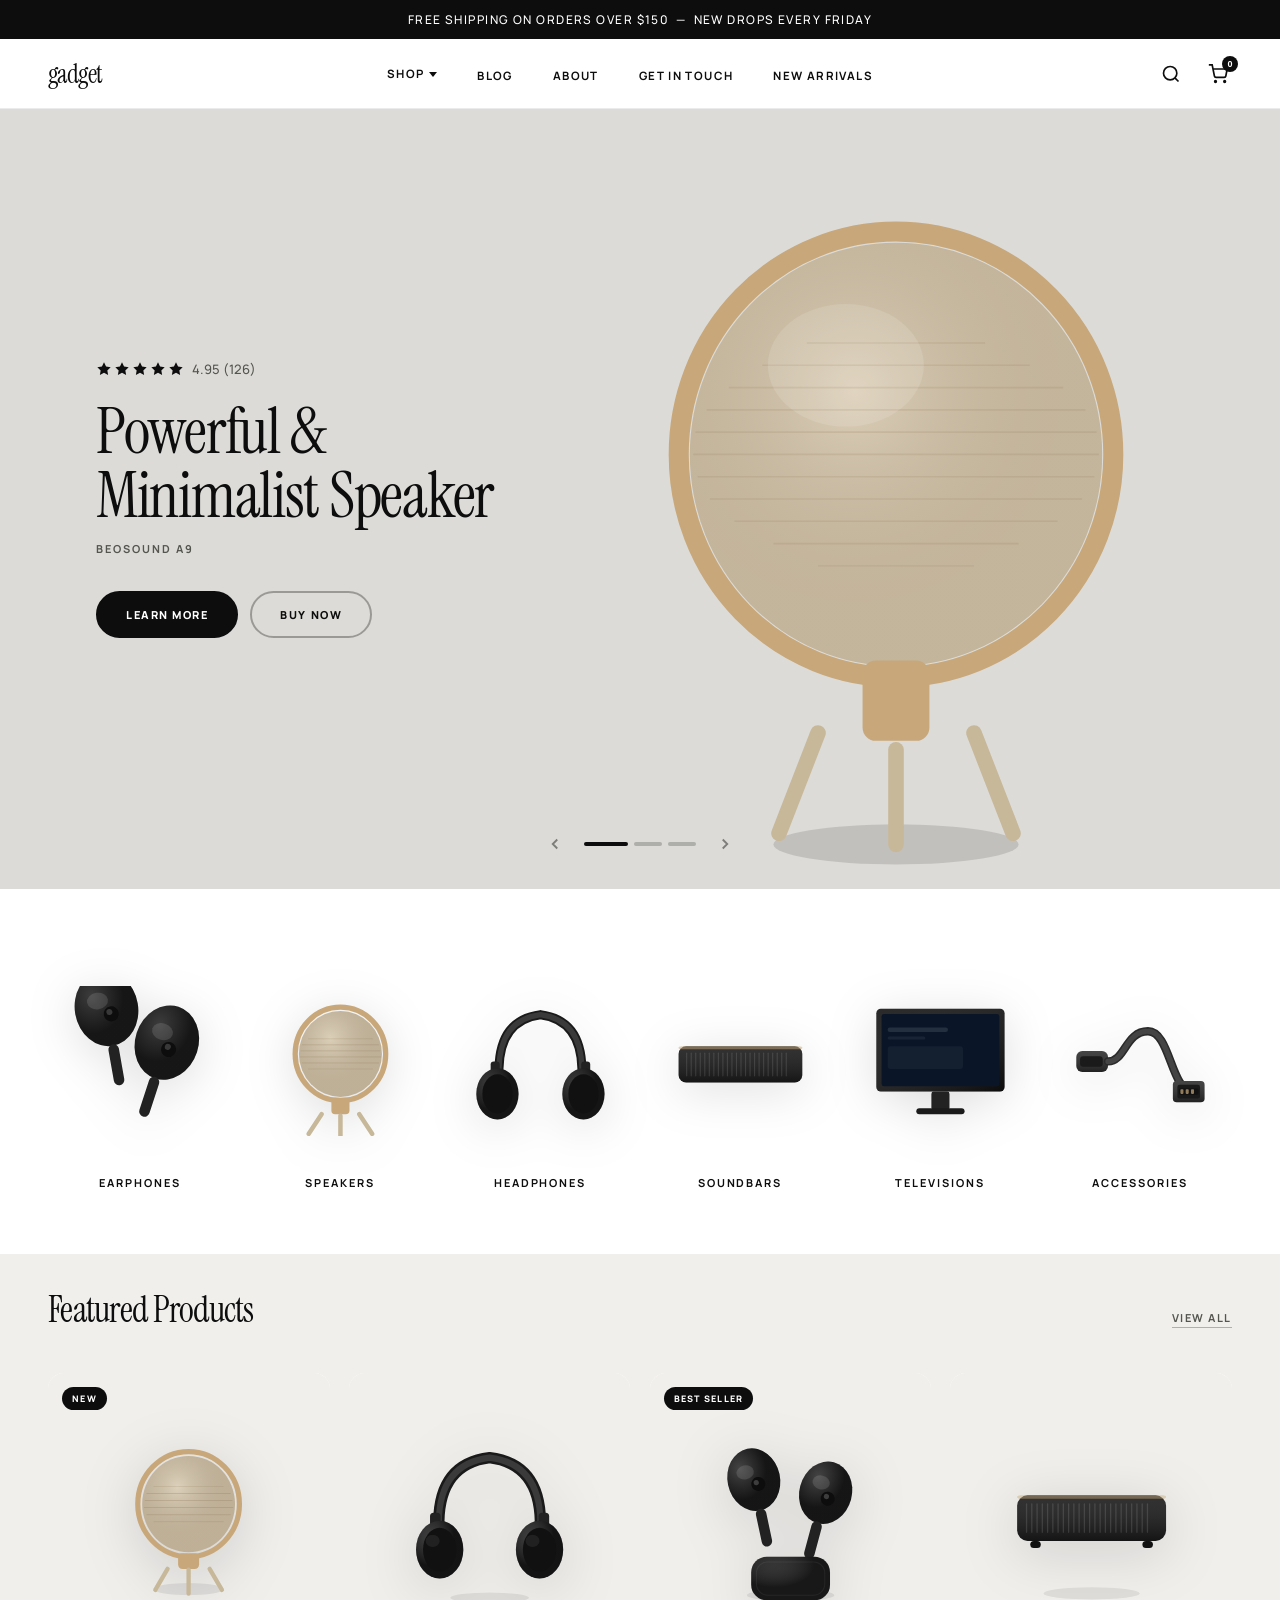
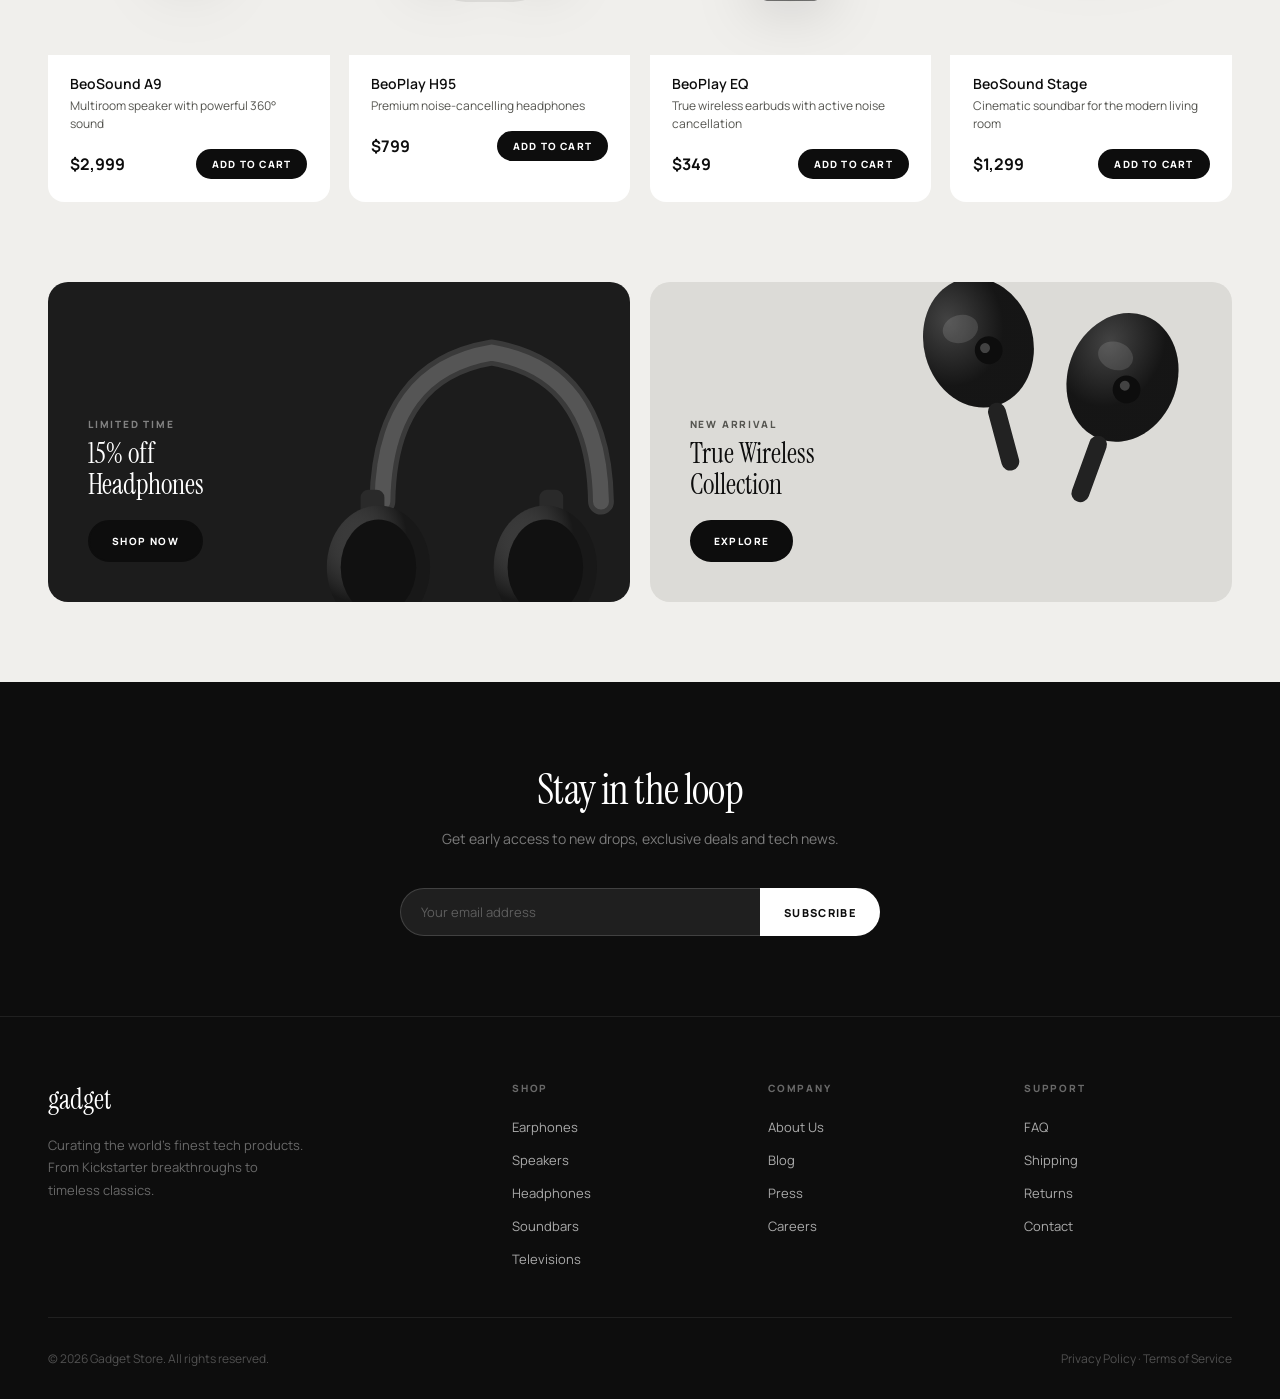
==== index.html @ e241a464 "Rename gadget-store-v2.html to index.html" ====
<!DOCTYPE html>
<html lang="en">
<head>
<meta charset="UTF-8">
<meta name="viewport" content="width=device-width, initial-scale=1.0">
<title>gadget — Premium Tech Store</title>
<link rel="preconnect" href="https://fonts.googleapis.com">
<link href="https://fonts.googleapis.com/css2?family=Instrument+Serif:ital@0;1&family=Manrope:wght@300;400;500;600;700;800&display=swap" rel="stylesheet">
<style>
  *, *::before, *::after { box-sizing: border-box; margin: 0; padding: 0; }
  :root {
    --black: #0d0d0d;
    --white: #ffffff;
    --grey-mid: #b0b0aa;
    --grey-bg: #f0efec;
    --hero-bg: #dcdbd7;
    --text-dark: #0d0d0d;
    --text-mid: #555550;
  }
  html { scroll-behavior: smooth; }
  body { font-family: 'Manrope', sans-serif; background: var(--white); color: var(--text-dark); overflow-x: hidden; }

  /* ANNOUNCE */
  .announce { background: var(--black); color: var(--white); text-align: center; font-size: 12px; font-weight: 500; letter-spacing: 0.12em; padding: 11px 1rem; text-transform: uppercase; }

  /* NAV */
  nav { display: flex; align-items: center; justify-content: space-between; padding: 0 3rem; height: 70px; background: var(--white); border-bottom: 1px solid rgba(0,0,0,0.08); position: sticky; top: 0; z-index: 100; }
  .nav-logo { font-family: 'Instrument Serif', serif; font-size: 26px; font-weight: 400; color: var(--black); letter-spacing: -0.02em; text-decoration: none; }
  .nav-links { display: flex; align-items: center; gap: 2.5rem; list-style: none; }
  .nav-links a { font-size: 11.5px; font-weight: 700; letter-spacing: 0.12em; text-transform: uppercase; color: var(--black); text-decoration: none; transition: opacity 0.2s; }
  .nav-links a:hover { opacity: 0.5; }
  .shop-link { display: flex; align-items: center; gap: 5px; }
  .shop-link::after { content: ''; display: inline-block; width: 0; height: 0; border-left: 4px solid transparent; border-right: 4px solid transparent; border-top: 5px solid var(--black); margin-top: 1px; }
  .nav-icons { display: flex; align-items: center; gap: 1.2rem; }
  .nav-icons button { background: none; border: none; cursor: pointer; padding: 4px; color: var(--black); display: flex; align-items: center; }
  .cart-btn { position: relative; }
  .cart-count { position: absolute; top: -4px; right: -6px; background: var(--black); color: var(--white); font-size: 9px; font-weight: 700; width: 16px; height: 16px; border-radius: 50%; display: flex; align-items: center; justify-content: center; }

  /* HERO */
  .hero { position: relative; height: calc(100vh - 105px); min-height: 580px; max-height: 780px; overflow: hidden; }
  .slides { display: flex; height: 100%; transition: transform 0.7s cubic-bezier(0.77,0,0.175,1); }
  .slide { min-width: 100%; height: 100%; position: relative; display: flex; align-items: center; padding: 0 6rem; }
  .slide-1 { background: #dcdbd7; }
  .slide-2 { background: #1a1a1a; }
  .slide-3 { background: #e8e4de; }
  .slide-content { position: relative; z-index: 2; max-width: 480px; }
  .slide-img-wrap { position: absolute; right: 0; top: 0; height: 100%; width: 60%; display: flex; align-items: center; justify-content: flex-end; overflow: hidden; }
  .slide-img-wrap svg { width: 100%; height: 100%; }
  .slide-rating { display: flex; align-items: center; gap: 8px; margin-bottom: 1.4rem; }
  .stars { display: flex; gap: 2px; }
  .star { width: 16px; height: 16px; fill: var(--black); }
  .slide-2 .star { fill: #fff; }
  .rating-text { font-size: 13px; font-weight: 500; color: var(--text-mid); }
  .slide-2 .rating-text { color: rgba(255,255,255,0.55); }
  .slide-title { font-family: 'Instrument Serif', serif; font-size: clamp(40px,5vw,68px); font-weight: 400; line-height: 1.0; letter-spacing: -0.02em; margin-bottom: 0.8rem; color: var(--black); }
  .slide-2 .slide-title { color: #fff; }
  .slide-subtitle { font-size: 11px; font-weight: 700; letter-spacing: 0.18em; text-transform: uppercase; color: var(--text-mid); margin-bottom: 2.2rem; }
  .slide-2 .slide-subtitle { color: rgba(255,255,255,0.4); }
  .slide-buttons { display: flex; gap: 12px; flex-wrap: wrap; }
  .btn-dark { background: var(--black); color: #fff; border: 2px solid var(--black); padding: 14px 28px; border-radius: 50px; font-family: 'Manrope', sans-serif; font-size: 11px; font-weight: 800; letter-spacing: 0.14em; text-transform: uppercase; cursor: pointer; transition: all 0.2s; }
  .btn-dark:hover { background: transparent; color: var(--black); }
  .slide-2 .btn-dark { background: #fff; color: var(--black); border-color: #fff; }
  .slide-2 .btn-dark:hover { background: transparent; color: #fff; }
  .btn-outline { background: transparent; color: var(--black); border: 2px solid rgba(0,0,0,0.3); padding: 14px 28px; border-radius: 50px; font-family: 'Manrope', sans-serif; font-size: 11px; font-weight: 800; letter-spacing: 0.14em; text-transform: uppercase; cursor: pointer; transition: all 0.2s; }
  .btn-outline:hover { background: var(--black); color: #fff; border-color: var(--black); }
  .slide-2 .btn-outline { color: #fff; border-color: rgba(255,255,255,0.35); }
  .slide-2 .btn-outline:hover { background: #fff; color: var(--black); }
  .slide-controls { position: absolute; bottom: 2rem; left: 50%; transform: translateX(-50%); display: flex; align-items: center; gap: 1rem; z-index: 10; }
  .slide-arrow { background: none; border: none; cursor: pointer; color: var(--black); display: flex; align-items: center; padding: 4px; opacity: 0.45; transition: opacity 0.2s; }
  .slide-2-controls .slide-arrow { color: #fff; }
  .slide-arrow:hover { opacity: 1; }
  .dots { display: flex; gap: 6px; align-items: center; }
  .dot { height: 4px; border-radius: 4px; background: var(--black); cursor: pointer; transition: all 0.3s; width: 28px; opacity: 0.22; }
  .dot.active { opacity: 1; width: 44px; }

  /* CATEGORIES */
  .categories { padding: 5rem 3rem 4rem; background: var(--white); }
  .categories-grid { display: grid; grid-template-columns: repeat(6,1fr); gap: 1rem; }
  .cat-item { display: flex; flex-direction: column; align-items: center; gap: 1.4rem; cursor: pointer; }
  .cat-img-wrap { width: 100%; aspect-ratio: 1; display: flex; align-items: center; justify-content: center; transition: transform 0.3s ease; }
  .cat-item:hover .cat-img-wrap { transform: translateY(-6px); }
  .cat-img-wrap svg { width: 82%; height: 82%; filter: drop-shadow(0 8px 24px rgba(0,0,0,0.13)); }
  .cat-label { font-size: 11px; font-weight: 700; letter-spacing: 0.18em; text-transform: uppercase; color: var(--black); text-align: center; }

  /* FEATURED */
  .featured { padding: 2rem 3rem 5rem; background: var(--grey-bg); }
  .section-header { display: flex; align-items: baseline; justify-content: space-between; margin-bottom: 2.5rem; }
  .section-title { font-family: 'Instrument Serif', serif; font-size: 36px; font-weight: 400; letter-spacing: -0.02em; }
  .view-all { font-size: 11px; font-weight: 700; letter-spacing: 0.14em; text-transform: uppercase; color: var(--text-mid); cursor: pointer; text-decoration: none; border-bottom: 1px solid var(--grey-mid); padding-bottom: 2px; transition: color 0.2s; }
  .view-all:hover { color: var(--black); }
  .products-grid { display: grid; grid-template-columns: repeat(4,1fr); gap: 1.2rem; }
  .product-card { background: var(--white); border-radius: 16px; overflow: hidden; cursor: pointer; transition: transform 0.25s ease, box-shadow 0.25s ease; }
  .product-card:hover { transform: translateY(-4px); box-shadow: 0 20px 48px rgba(0,0,0,0.10); }
  .product-img-wrap { background: var(--grey-bg); aspect-ratio: 1; display: flex; align-items: center; justify-content: center; overflow: hidden; position: relative; padding: 1.5rem; }
  .product-img-wrap svg { width: 75%; height: 75%; transition: transform 0.4s ease; filter: drop-shadow(0 10px 28px rgba(0,0,0,0.14)); }
  .product-card:hover .product-img-wrap svg { transform: scale(1.06); }
  .product-badge { position: absolute; top: 14px; left: 14px; background: var(--black); color: #fff; font-size: 9px; font-weight: 800; letter-spacing: 0.14em; text-transform: uppercase; padding: 5px 10px; border-radius: 50px; }
  .product-info { padding: 1.2rem 1.4rem 1.4rem; }
  .product-name { font-size: 14px; font-weight: 600; color: var(--black); margin-bottom: 4px; }
  .product-desc { font-size: 12px; color: var(--text-mid); margin-bottom: 1rem; line-height: 1.5; }
  .product-bottom { display: flex; align-items: center; justify-content: space-between; }
  .product-price { font-size: 16px; font-weight: 700; color: var(--black); }
  .add-to-cart { background: var(--black); color: #fff; border: none; border-radius: 50px; padding: 8px 16px; font-family: 'Manrope', sans-serif; font-size: 10px; font-weight: 800; letter-spacing: 0.12em; text-transform: uppercase; cursor: pointer; transition: background 0.2s; }
  .add-to-cart:hover { background: #333; }

  /* PROMO */
  .promo-strip { display: grid; grid-template-columns: 1fr 1fr; gap: 1.2rem; padding: 0 3rem 5rem; background: var(--grey-bg); }
  .promo-card { border-radius: 20px; overflow: hidden; position: relative; height: 320px; display: flex; align-items: flex-end; padding: 2.5rem; cursor: pointer; }
  .promo-card-1 { background: #1c1c1c; }
  .promo-card-2 { background: #dcdbd7; }
  .promo-card svg.promo-img { position: absolute; right: 0; top: 0; height: 100%; width: 58%; }
  .promo-content { position: relative; z-index: 2; }
  .promo-tag { font-size: 10px; font-weight: 800; letter-spacing: 0.18em; text-transform: uppercase; margin-bottom: 8px; }
  .promo-card-1 .promo-tag { color: rgba(255,255,255,0.45); }
  .promo-card-2 .promo-tag { color: var(--text-mid); }
  .promo-title { font-family: 'Instrument Serif', serif; font-size: 28px; font-weight: 400; line-height: 1.1; margin-bottom: 1.2rem; }
  .promo-card-1 .promo-title { color: #fff; }
  .promo-card-2 .promo-title { color: var(--black); }

  /* NEWSLETTER */
  .newsletter { background: var(--black); color: #fff; padding: 5rem 3rem; text-align: center; }
  .newsletter h2 { font-family: 'Instrument Serif', serif; font-size: 42px; font-weight: 400; margin-bottom: 0.8rem; letter-spacing: -0.02em; }
  .newsletter p { font-size: 14px; color: rgba(255,255,255,0.45); margin-bottom: 2.5rem; }
  .newsletter-form { display: flex; max-width: 480px; margin: 0 auto; }
  .newsletter-form input { flex: 1; background: rgba(255,255,255,0.08); border: 1px solid rgba(255,255,255,0.15); border-right: none; color: #fff; font-family: 'Manrope', sans-serif; font-size: 13px; padding: 14px 20px; border-radius: 50px 0 0 50px; outline: none; }
  .newsletter-form input::placeholder { color: rgba(255,255,255,0.28); }
  .newsletter-form button { background: #fff; color: var(--black); border: none; padding: 14px 24px; border-radius: 0 50px 50px 0; font-family: 'Manrope', sans-serif; font-size: 11px; font-weight: 800; letter-spacing: 0.12em; text-transform: uppercase; cursor: pointer; white-space: nowrap; }
  .newsletter-form button:hover { background: #ddd; }

  /* FOOTER */
  footer { background: var(--black); color: #fff; padding: 4rem 3rem 2rem; border-top: 1px solid rgba(255,255,255,0.08); }
  .footer-grid { display: grid; grid-template-columns: 2fr 1fr 1fr 1fr; gap: 3rem; margin-bottom: 3rem; }
  .footer-logo { font-family: 'Instrument Serif', serif; font-size: 28px; margin-bottom: 1rem; }
  .footer-desc { font-size: 13px; color: rgba(255,255,255,0.38); line-height: 1.7; max-width: 260px; }
  .footer-col h4 { font-size: 10px; font-weight: 800; letter-spacing: 0.18em; text-transform: uppercase; color: rgba(255,255,255,0.38); margin-bottom: 1.2rem; }
  .footer-col ul { list-style: none; display: flex; flex-direction: column; gap: 0.7rem; }
  .footer-col ul a { font-size: 13px; color: rgba(255,255,255,0.65); text-decoration: none; transition: color 0.2s; }
  .footer-col ul a:hover { color: #fff; }
  .footer-bottom { display: flex; justify-content: space-between; align-items: center; padding-top: 2rem; border-top: 1px solid rgba(255,255,255,0.08); font-size: 12px; color: rgba(255,255,255,0.28); }
</style>
</head>
<body>

<div class="announce">Free shipping on orders over $150 &nbsp;—&nbsp; New drops every Friday</div>

<nav>
  <a class="nav-logo" href="#">gadget</a>
  <ul class="nav-links">
    <li><a href="#" class="shop-link">Shop</a></li>
    <li><a href="#">Blog</a></li>
    <li><a href="#">About</a></li>
    <li><a href="#">Get in Touch</a></li>
    <li><a href="#">New Arrivals</a></li>
  </ul>
  <div class="nav-icons">
    <button aria-label="Search">
      <svg width="20" height="20" fill="none" stroke="currentColor" stroke-width="2" viewBox="0 0 24 24"><circle cx="11" cy="11" r="8"/><path d="m21 21-4.35-4.35"/></svg>
    </button>
    <button class="cart-btn" aria-label="Cart">
      <svg width="20" height="20" fill="none" stroke="currentColor" stroke-width="2" viewBox="0 0 24 24"><circle cx="9" cy="21" r="1"/><circle cx="20" cy="21" r="1"/><path d="M1 1h4l2.68 13.39a2 2 0 0 0 2 1.61h9.72a2 2 0 0 0 2-1.61L23 6H6"/></svg>
      <span class="cart-count">0</span>
    </button>
  </div>
</nav>

<!-- HERO -->
<section class="hero">
  <div class="slides" id="slides">

    <!-- Slide 1: Floor Speaker -->
    <div class="slide slide-1">
      <div class="slide-content">
        <div class="slide-rating">
          <div class="stars">
            <svg class="star" viewBox="0 0 24 24"><path d="M12 2l3.09 6.26L22 9.27l-5 4.87 1.18 6.88L12 17.77l-6.18 3.25L7 14.14 2 9.27l6.91-1.01L12 2z"/></svg>
            <svg class="star" viewBox="0 0 24 24"><path d="M12 2l3.09 6.26L22 9.27l-5 4.87 1.18 6.88L12 17.77l-6.18 3.25L7 14.14 2 9.27l6.91-1.01L12 2z"/></svg>
            <svg class="star" viewBox="0 0 24 24"><path d="M12 2l3.09 6.26L22 9.27l-5 4.87 1.18 6.88L12 17.77l-6.18 3.25L7 14.14 2 9.27l6.91-1.01L12 2z"/></svg>
            <svg class="star" viewBox="0 0 24 24"><path d="M12 2l3.09 6.26L22 9.27l-5 4.87 1.18 6.88L12 17.77l-6.18 3.25L7 14.14 2 9.27l6.91-1.01L12 2z"/></svg>
            <svg class="star" viewBox="0 0 24 24"><path d="M12 2l3.09 6.26L22 9.27l-5 4.87 1.18 6.88L12 17.77l-6.18 3.25L7 14.14 2 9.27l6.91-1.01L12 2z"/></svg>
          </div>
          <span class="rating-text">4.95 (126)</span>
        </div>
        <h1 class="slide-title">Powerful &<br>Minimalist Speaker</h1>
        <p class="slide-subtitle">Beosound A9</p>
        <div class="slide-buttons">
          <button class="btn-dark">Learn More</button>
          <button class="btn-outline">Buy Now</button>
        </div>
      </div>
      <!-- SVG Floor Speaker Illustration -->
      <div class="slide-img-wrap">
        <svg viewBox="0 0 600 700" xmlns="http://www.w3.org/2000/svg" preserveAspectRatio="xMidYMid meet">
          <!-- Shadow -->
          <ellipse cx="300" cy="660" rx="110" ry="18" fill="rgba(0,0,0,0.12)"/>
          <!-- Legs -->
          <line x1="230" y1="560" x2="195" y2="650" stroke="#c8b89a" stroke-width="14" stroke-linecap="round"/>
          <line x1="300" y1="575" x2="300" y2="660" stroke="#c8b89a" stroke-width="14" stroke-linecap="round"/>
          <line x1="370" y1="560" x2="405" y2="650" stroke="#c8b89a" stroke-width="14" stroke-linecap="round"/>
          <!-- Speaker rim -->
          <ellipse cx="300" cy="310" rx="195" ry="200" fill="none" stroke="#c8a87a" stroke-width="18"/>
          <!-- Speaker body fabric -->
          <ellipse cx="300" cy="310" rx="185" ry="190" fill="#d4c4a8"/>
          <!-- Fabric texture lines -->
          <ellipse cx="300" cy="310" rx="185" ry="190" fill="url(#fabricGrad)"/>
          <!-- Subtle weave lines -->
          <line x1="120" y1="290" x2="480" y2="290" stroke="rgba(160,140,110,0.25)" stroke-width="1.5"/>
          <line x1="118" y1="310" x2="482" y2="310" stroke="rgba(160,140,110,0.25)" stroke-width="1.5"/>
          <line x1="122" y1="330" x2="478" y2="330" stroke="rgba(160,140,110,0.25)" stroke-width="1.5"/>
          <line x1="130" y1="270" x2="470" y2="270" stroke="rgba(160,140,110,0.25)" stroke-width="1.5"/>
          <line x1="133" y1="350" x2="467" y2="350" stroke="rgba(160,140,110,0.25)" stroke-width="1.5"/>
          <line x1="150" y1="250" x2="450" y2="250" stroke="rgba(160,140,110,0.25)" stroke-width="1.5"/>
          <line x1="155" y1="370" x2="445" y2="370" stroke="rgba(160,140,110,0.25)" stroke-width="1.5"/>
          <line x1="180" y1="230" x2="420" y2="230" stroke="rgba(160,140,110,0.25)" stroke-width="1.5"/>
          <line x1="190" y1="390" x2="410" y2="390" stroke="rgba(160,140,110,0.25)" stroke-width="1.5"/>
          <line x1="220" y1="210" x2="380" y2="210" stroke="rgba(160,140,110,0.25)" stroke-width="1.5"/>
          <line x1="230" y1="410" x2="370" y2="410" stroke="rgba(160,140,110,0.18)" stroke-width="1.5"/>
          <!-- Highlight -->
          <ellipse cx="255" cy="230" rx="70" ry="55" fill="rgba(255,255,255,0.12)"/>
          <!-- Neck connector -->
          <rect x="270" y="495" width="60" height="72" rx="12" fill="#c8a87a"/>
          <defs>
            <radialGradient id="fabricGrad" cx="40%" cy="35%">
              <stop offset="0%" stop-color="rgba(255,255,255,0.18)"/>
              <stop offset="100%" stop-color="rgba(0,0,0,0.08)"/>
            </radialGradient>
          </defs>
        </svg>
      </div>
    </div>

    <!-- Slide 2: Headphones -->
    <div class="slide slide-2">
      <div class="slide-content">
        <div class="slide-rating">
          <div class="stars">
            <svg class="star" viewBox="0 0 24 24"><path d="M12 2l3.09 6.26L22 9.27l-5 4.87 1.18 6.88L12 17.77l-6.18 3.25L7 14.14 2 9.27l6.91-1.01L12 2z"/></svg>
            <svg class="star" viewBox="0 0 24 24"><path d="M12 2l3.09 6.26L22 9.27l-5 4.87 1.18 6.88L12 17.77l-6.18 3.25L7 14.14 2 9.27l6.91-1.01L12 2z"/></svg>
            <svg class="star" viewBox="0 0 24 24"><path d="M12 2l3.09 6.26L22 9.27l-5 4.87 1.18 6.88L12 17.77l-6.18 3.25L7 14.14 2 9.27l6.91-1.01L12 2z"/></svg>
            <svg class="star" viewBox="0 0 24 24"><path d="M12 2l3.09 6.26L22 9.27l-5 4.87 1.18 6.88L12 17.77l-6.18 3.25L7 14.14 2 9.27l6.91-1.01L12 2z"/></svg>
            <svg class="star" viewBox="0 0 24 24"><path d="M12 2l3.09 6.26L22 9.27l-5 4.87 1.18 6.88L12 17.77l-6.18 3.25L7 14.14 2 9.27l6.91-1.01L12 2z"/></svg>
          </div>
          <span class="rating-text">4.8 (84)</span>
        </div>
        <h1 class="slide-title">Next-Gen Noise Cancelling</h1>
        <p class="slide-subtitle">BeoPlay H95</p>
        <div class="slide-buttons">
          <button class="btn-dark">Learn More</button>
          <button class="btn-outline">Buy Now</button>
        </div>
      </div>
      <div class="slide-img-wrap">
        <svg viewBox="0 0 600 700" xmlns="http://www.w3.org/2000/svg">
          <!-- Shadow -->
          <ellipse cx="300" cy="640" rx="130" ry="20" fill="rgba(255,255,255,0.07)"/>
          <!-- Headband arc -->
          <path d="M140 340 Q145 140 300 120 Q455 140 460 340" fill="none" stroke="#3a3a3a" stroke-width="32" stroke-linecap="round"/>
          <path d="M140 340 Q145 140 300 120 Q455 140 460 340" fill="none" stroke="#555" stroke-width="20" stroke-linecap="round"/>
          <!-- Headband highlight -->
          <path d="M155 320 Q160 155 300 138 Q440 155 445 320" fill="none" stroke="rgba(255,255,255,0.1)" stroke-width="6" stroke-linecap="round"/>
          <!-- Left ear cup stem -->
          <rect x="118" y="320" width="26" height="70" rx="8" fill="#2a2a2a"/>
          <!-- Right ear cup stem -->
          <rect x="456" y="320" width="26" height="70" rx="8" fill="#2a2a2a"/>
          <!-- Left ear cup -->
          <ellipse cx="138" cy="430" rx="68" ry="80" fill="#222"/>
          <ellipse cx="138" cy="430" rx="68" ry="80" fill="url(#hpGradL)"/>
          <ellipse cx="138" cy="430" rx="54" ry="66" fill="#1a1a1a"/>
          <ellipse cx="138" cy="430" rx="40" ry="50" fill="#111"/>
          <ellipse cx="125" cy="415" rx="16" ry="14" fill="rgba(255,255,255,0.06)"/>
          <!-- Right ear cup -->
          <ellipse cx="462" cy="430" rx="68" ry="80" fill="#222"/>
          <ellipse cx="462" cy="430" rx="68" ry="80" fill="url(#hpGradR)"/>
          <ellipse cx="462" cy="430" rx="54" ry="66" fill="#1a1a1a"/>
          <ellipse cx="462" cy="430" rx="40" ry="50" fill="#111"/>
          <ellipse cx="449" cy="415" rx="16" ry="14" fill="rgba(255,255,255,0.06)"/>
          <defs>
            <radialGradient id="hpGradL" cx="35%" cy="35%"><stop offset="0%" stop-color="rgba(255,255,255,0.12)"/><stop offset="100%" stop-color="rgba(0,0,0,0.3)"/></radialGradient>
            <radialGradient id="hpGradR" cx="35%" cy="35%"><stop offset="0%" stop-color="rgba(255,255,255,0.12)"/><stop offset="100%" stop-color="rgba(0,0,0,0.3)"/></radialGradient>
          </defs>
        </svg>
      </div>
    </div>

    <!-- Slide 3: Earbuds -->
    <div class="slide slide-3">
      <div class="slide-content">
        <div class="slide-rating">
          <div class="stars">
            <svg class="star" viewBox="0 0 24 24"><path d="M12 2l3.09 6.26L22 9.27l-5 4.87 1.18 6.88L12 17.77l-6.18 3.25L7 14.14 2 9.27l6.91-1.01L12 2z"/></svg>
            <svg class="star" viewBox="0 0 24 24"><path d="M12 2l3.09 6.26L22 9.27l-5 4.87 1.18 6.88L12 17.77l-6.18 3.25L7 14.14 2 9.27l6.91-1.01L12 2z"/></svg>
            <svg class="star" viewBox="0 0 24 24"><path d="M12 2l3.09 6.26L22 9.27l-5 4.87 1.18 6.88L12 17.77l-6.18 3.25L7 14.14 2 9.27l6.91-1.01L12 2z"/></svg>
            <svg class="star" viewBox="0 0 24 24"><path d="M12 2l3.09 6.26L22 9.27l-5 4.87 1.18 6.88L12 17.77l-6.18 3.25L7 14.14 2 9.27l6.91-1.01L12 2z"/></svg>
            <svg class="star" viewBox="0 0 24 24"><path d="M12 2l3.09 6.26L22 9.27l-5 4.87 1.18 6.88L12 17.77l-6.18 3.25L7 14.14 2 9.27l6.91-1.01L12 2z"/></svg>
          </div>
          <span class="rating-text">4.9 (211)</span>
        </div>
        <h1 class="slide-title">True Wireless Freedom</h1>
        <p class="slide-subtitle">BeoPlay EQ</p>
        <div class="slide-buttons">
          <button class="btn-dark">Learn More</button>
          <button class="btn-outline">Buy Now</button>
        </div>
      </div>
      <div class="slide-img-wrap">
        <svg viewBox="0 0 600 700" xmlns="http://www.w3.org/2000/svg">
          <!-- Left earbud -->
          <g transform="translate(155,200) rotate(-15)">
            <ellipse cx="0" cy="0" rx="62" ry="75" fill="#1a1a1a"/>
            <ellipse cx="0" cy="0" rx="62" ry="75" fill="url(#ebGrad1)"/>
            <ellipse cx="-15" cy="-18" rx="22" ry="18" fill="rgba(255,255,255,0.1)"/>
            <circle cx="8" cy="10" r="16" fill="#111"/>
            <circle cx="8" cy="10" r="10" fill="#0a0a0a"/>
            <circle cx="4" cy="6" r="4" fill="rgba(255,255,255,0.15)"/>
            <!-- Stem -->
            <rect x="-10" y="70" width="20" height="80" rx="10" fill="#222"/>
            <rect x="-8" y="72" width="6" height="76" rx="3" fill="rgba(255,255,255,0.08)"/>
          </g>
          <!-- Right earbud -->
          <g transform="translate(400,260) rotate(20)">
            <ellipse cx="0" cy="0" rx="62" ry="75" fill="#1a1a1a"/>
            <ellipse cx="0" cy="0" rx="62" ry="75" fill="url(#ebGrad2)"/>
            <ellipse cx="-15" cy="-18" rx="22" ry="18" fill="rgba(255,255,255,0.1)"/>
            <circle cx="8" cy="10" r="16" fill="#111"/>
            <circle cx="8" cy="10" r="10" fill="#0a0a0a"/>
            <circle cx="4" cy="6" r="4" fill="rgba(255,255,255,0.15)"/>
            <rect x="-10" y="70" width="20" height="80" rx="10" fill="#222"/>
            <rect x="-8" y="72" width="6" height="76" rx="3" fill="rgba(255,255,255,0.08)"/>
          </g>
          <!-- Case hint -->
          <rect x="185" y="500" width="230" height="130" rx="40" fill="#1e1e1e"/>
          <rect x="185" y="500" width="230" height="130" rx="40" fill="url(#caseGrad)"/>
          <rect x="193" y="508" width="214" height="114" rx="34" fill="none" stroke="rgba(255,255,255,0.07)" stroke-width="1.5"/>
          <ellipse cx="300" cy="565" rx="30" ry="8" fill="rgba(255,255,255,0.05)"/>
          <defs>
            <radialGradient id="ebGrad1" cx="30%" cy="30%"><stop offset="0%" stop-color="rgba(255,255,255,0.15)"/><stop offset="100%" stop-color="rgba(0,0,0,0.2)"/></radialGradient>
            <radialGradient id="ebGrad2" cx="30%" cy="30%"><stop offset="0%" stop-color="rgba(255,255,255,0.12)"/><stop offset="100%" stop-color="rgba(0,0,0,0.2)"/></radialGradient>
            <radialGradient id="caseGrad" cx="30%" cy="20%"><stop offset="0%" stop-color="rgba(255,255,255,0.1)"/><stop offset="100%" stop-color="rgba(0,0,0,0.2)"/></radialGradient>
          </defs>
        </svg>
      </div>
    </div>

  </div>

  <div class="slide-controls">
    <button class="slide-arrow" onclick="changeSlide(-1)" aria-label="Previous">
      <svg width="18" height="18" fill="none" stroke="currentColor" stroke-width="2.5" viewBox="0 0 24 24"><path d="M15 18l-6-6 6-6"/></svg>
    </button>
    <div class="dots" id="dots">
      <div class="dot active" onclick="goToSlide(0)"></div>
      <div class="dot" onclick="goToSlide(1)"></div>
      <div class="dot" onclick="goToSlide(2)"></div>
    </div>
    <button class="slide-arrow" onclick="changeSlide(1)" aria-label="Next">
      <svg width="18" height="18" fill="none" stroke="currentColor" stroke-width="2.5" viewBox="0 0 24 24"><path d="M9 18l6-6-6-6"/></svg>
    </button>
  </div>
</section>

<!-- CATEGORIES -->
<section class="categories">
  <div class="categories-grid">

    <!-- Earphones SVG -->
    <div class="cat-item">
      <div class="cat-img-wrap">
        <svg viewBox="0 0 200 200" xmlns="http://www.w3.org/2000/svg">
          <g transform="translate(55,30) rotate(-10)">
            <ellipse cx="0" cy="0" rx="42" ry="50" fill="#1a1a1a"/>
            <ellipse cx="0" cy="0" rx="42" ry="50" fill="url(#catEbG)"/>
            <ellipse cx="-10" cy="-12" rx="14" ry="11" fill="rgba(255,255,255,0.12)"/>
            <circle cx="5" cy="8" r="10" fill="#0d0d0d"/>
            <circle cx="3" cy="5" r="4" fill="rgba(255,255,255,0.18)"/>
            <rect x="-7" y="48" width="14" height="55" rx="7" fill="#222"/>
          </g>
          <g transform="translate(135,75) rotate(18)">
            <ellipse cx="0" cy="0" rx="42" ry="50" fill="#1a1a1a"/>
            <ellipse cx="0" cy="0" rx="42" ry="50" fill="url(#catEbG)"/>
            <ellipse cx="-10" cy="-12" rx="14" ry="11" fill="rgba(255,255,255,0.12)"/>
            <circle cx="5" cy="8" r="10" fill="#0d0d0d"/>
            <circle cx="3" cy="5" r="4" fill="rgba(255,255,255,0.18)"/>
            <rect x="-7" y="48" width="14" height="55" rx="7" fill="#222"/>
          </g>
          <defs><radialGradient id="catEbG" cx="30%" cy="30%"><stop offset="0%" stop-color="rgba(255,255,255,0.15)"/><stop offset="100%" stop-color="rgba(0,0,0,0.15)"/></radialGradient></defs>
        </svg>
      </div>
      <span class="cat-label">Earphones</span>
    </div>

    <!-- Speaker SVG -->
    <div class="cat-item">
      <div class="cat-img-wrap">
        <svg viewBox="0 0 200 200" xmlns="http://www.w3.org/2000/svg">
          <ellipse cx="100" cy="90" rx="60" ry="62" fill="none" stroke="#c8a87a" stroke-width="7"/>
          <ellipse cx="100" cy="90" rx="55" ry="57" fill="#d4c4a8"/>
          <ellipse cx="100" cy="90" rx="55" ry="57" fill="url(#catSpkG)"/>
          <line x1="47" y1="86" x2="153" y2="86" stroke="rgba(140,120,90,0.3)" stroke-width="1.2"/>
          <line x1="46" y1="94" x2="154" y2="94" stroke="rgba(140,120,90,0.3)" stroke-width="1.2"/>
          <line x1="49" y1="78" x2="151" y2="78" stroke="rgba(140,120,90,0.3)" stroke-width="1.2"/>
          <line x1="49" y1="102" x2="151" y2="102" stroke="rgba(140,120,90,0.3)" stroke-width="1.2"/>
          <line x1="57" y1="70" x2="143" y2="70" stroke="rgba(140,120,90,0.22)" stroke-width="1.2"/>
          <line x1="57" y1="110" x2="143" y2="110" stroke="rgba(140,120,90,0.22)" stroke-width="1.2"/>
          <rect x="88" y="148" width="24" height="22" rx="5" fill="#c8a87a"/>
          <line x1="75" y1="170" x2="58" y2="196" stroke="#c8b89a" stroke-width="6" stroke-linecap="round"/>
          <line x1="100" y1="172" x2="100" y2="200" stroke="#c8b89a" stroke-width="6" stroke-linecap="round"/>
          <line x1="125" y1="170" x2="142" y2="196" stroke="#c8b89a" stroke-width="6" stroke-linecap="round"/>
          <defs><radialGradient id="catSpkG" cx="38%" cy="32%"><stop offset="0%" stop-color="rgba(255,255,255,0.2)"/><stop offset="100%" stop-color="rgba(0,0,0,0.1)"/></radialGradient></defs>
        </svg>
      </div>
      <span class="cat-label">Speakers</span>
    </div>

    <!-- Headphones SVG -->
    <div class="cat-item">
      <div class="cat-img-wrap">
        <svg viewBox="0 0 200 200" xmlns="http://www.w3.org/2000/svg">
          <path d="M45 110 Q46 45 100 38 Q154 45 155 110" fill="none" stroke="#1a1a1a" stroke-width="12" stroke-linecap="round"/>
          <path d="M45 110 Q46 45 100 38 Q154 45 155 110" fill="none" stroke="#3a3a3a" stroke-width="7" stroke-linecap="round"/>
          <rect x="34" y="100" width="12" height="30" rx="4" fill="#222"/>
          <rect x="154" y="100" width="12" height="30" rx="4" fill="#222"/>
          <ellipse cx="43" cy="143" rx="28" ry="34" fill="#1a1a1a"/>
          <ellipse cx="43" cy="143" rx="28" ry="34" fill="url(#catHpL)"/>
          <ellipse cx="43" cy="143" rx="20" ry="26" fill="#111"/>
          <ellipse cx="157" cy="143" rx="28" ry="34" fill="#1a1a1a"/>
          <ellipse cx="157" cy="143" rx="28" ry="34" fill="url(#catHpR)"/>
          <ellipse cx="157" cy="143" rx="20" ry="26" fill="#111"/>
          <defs>
            <radialGradient id="catHpL" cx="30%" cy="30%"><stop offset="0%" stop-color="rgba(255,255,255,0.14)"/><stop offset="100%" stop-color="rgba(0,0,0,0.2)"/></radialGradient>
            <radialGradient id="catHpR" cx="30%" cy="30%"><stop offset="0%" stop-color="rgba(255,255,255,0.14)"/><stop offset="100%" stop-color="rgba(0,0,0,0.2)"/></radialGradient>
          </defs>
        </svg>
      </div>
      <span class="cat-label">Headphones</span>
    </div>

    <!-- Soundbar SVG -->
    <div class="cat-item">
      <div class="cat-img-wrap">
        <svg viewBox="0 0 200 200" xmlns="http://www.w3.org/2000/svg">
          <rect x="18" y="80" width="164" height="48" rx="10" fill="#1a1a1a"/>
          <rect x="18" y="80" width="164" height="48" rx="10" fill="url(#catSbG)"/>
          <!-- Grille lines -->
          <rect x="28" y="88" width="1.5" height="32" rx="1" fill="rgba(255,255,255,0.12)"/>
          <rect x="34" y="88" width="1.5" height="32" rx="1" fill="rgba(255,255,255,0.12)"/>
          <rect x="40" y="88" width="1.5" height="32" rx="1" fill="rgba(255,255,255,0.12)"/>
          <rect x="46" y="88" width="1.5" height="32" rx="1" fill="rgba(255,255,255,0.12)"/>
          <rect x="52" y="88" width="1.5" height="32" rx="1" fill="rgba(255,255,255,0.12)"/>
          <rect x="58" y="88" width="1.5" height="32" rx="1" fill="rgba(255,255,255,0.12)"/>
          <rect x="64" y="88" width="1.5" height="32" rx="1" fill="rgba(255,255,255,0.12)"/>
          <rect x="70" y="88" width="1.5" height="32" rx="1" fill="rgba(255,255,255,0.12)"/>
          <rect x="76" y="88" width="1.5" height="32" rx="1" fill="rgba(255,255,255,0.12)"/>
          <rect x="82" y="88" width="1.5" height="32" rx="1" fill="rgba(255,255,255,0.12)"/>
          <rect x="88" y="88" width="1.5" height="32" rx="1" fill="rgba(255,255,255,0.12)"/>
          <rect x="94" y="88" width="1.5" height="32" rx="1" fill="rgba(255,255,255,0.12)"/>
          <rect x="100" y="88" width="1.5" height="32" rx="1" fill="rgba(255,255,255,0.12)"/>
          <rect x="106" y="88" width="1.5" height="32" rx="1" fill="rgba(255,255,255,0.12)"/>
          <rect x="112" y="88" width="1.5" height="32" rx="1" fill="rgba(255,255,255,0.12)"/>
          <rect x="118" y="88" width="1.5" height="32" rx="1" fill="rgba(255,255,255,0.12)"/>
          <rect x="124" y="88" width="1.5" height="32" rx="1" fill="rgba(255,255,255,0.12)"/>
          <rect x="130" y="88" width="1.5" height="32" rx="1" fill="rgba(255,255,255,0.12)"/>
          <rect x="136" y="88" width="1.5" height="32" rx="1" fill="rgba(255,255,255,0.12)"/>
          <rect x="142" y="88" width="1.5" height="32" rx="1" fill="rgba(255,255,255,0.12)"/>
          <rect x="148" y="88" width="1.5" height="32" rx="1" fill="rgba(255,255,255,0.12)"/>
          <rect x="154" y="88" width="1.5" height="32" rx="1" fill="rgba(255,255,255,0.12)"/>
          <rect x="160" y="88" width="1.5" height="32" rx="1" fill="rgba(255,255,255,0.12)"/>
          <!-- Gold accent trim -->
          <rect x="18" y="80" width="164" height="4" rx="4" fill="#c8a87a" opacity="0.5"/>
          <defs><linearGradient id="catSbG" x1="0%" y1="0%" x2="0%" y2="100%"><stop offset="0%" stop-color="rgba(255,255,255,0.1)"/><stop offset="100%" stop-color="rgba(0,0,0,0.2)"/></linearGradient></defs>
        </svg>
      </div>
      <span class="cat-label">Soundbars</span>
    </div>

    <!-- TV SVG -->
    <div class="cat-item">
      <div class="cat-img-wrap">
        <svg viewBox="0 0 200 200" xmlns="http://www.w3.org/2000/svg">
          <rect x="15" y="30" width="170" height="110" rx="6" fill="#111"/>
          <rect x="15" y="30" width="170" height="110" rx="6" fill="url(#catTvG)"/>
          <rect x="22" y="37" width="156" height="96" rx="3" fill="#0a1628"/>
          <!-- Screen content lines -->
          <rect x="30" y="55" width="80" height="6" rx="3" fill="rgba(255,255,255,0.1)"/>
          <rect x="30" y="67" width="50" height="4" rx="2" fill="rgba(255,255,255,0.06)"/>
          <rect x="30" y="80" width="100" height="30" rx="4" fill="rgba(255,255,255,0.04)"/>
          <!-- Stand -->
          <rect x="88" y="140" width="24" height="24" rx="3" fill="#222"/>
          <rect x="68" y="162" width="64" height="8" rx="4" fill="#1a1a1a"/>
          <defs><linearGradient id="catTvG" x1="0%" y1="0%" x2="100%" y2="100%"><stop offset="0%" stop-color="rgba(255,255,255,0.1)"/><stop offset="100%" stop-color="rgba(0,0,0,0.3)"/></linearGradient></defs>
        </svg>
      </div>
      <span class="cat-label">Televisions</span>
    </div>

    <!-- Accessories / Cable SVG -->
    <div class="cat-item">
      <div class="cat-img-wrap">
        <svg viewBox="0 0 200 200" xmlns="http://www.w3.org/2000/svg">
          <!-- USB-C plug left -->
          <rect x="15" y="86" width="42" height="28" rx="8" fill="#2a2a2a"/>
          <rect x="15" y="86" width="42" height="28" rx="8" fill="url(#catAccG)"/>
          <rect x="20" y="93" width="30" height="14" rx="4" fill="#1a1a1a"/>
          <!-- Cable body braided -->
          <path d="M57 100 C80 100 80 60 110 60 C140 60 140 140 170 140" fill="none" stroke="#2a2a2a" stroke-width="11" stroke-linecap="round"/>
          <path d="M57 100 C80 100 80 60 110 60 C140 60 140 140 170 140" fill="none" stroke="#444" stroke-width="7" stroke-linecap="round" stroke-dasharray="4 3"/>
          <!-- USB-A plug right -->
          <rect x="143" y="126" width="42" height="28" rx="5" fill="#2a2a2a"/>
          <rect x="143" y="126" width="42" height="28" rx="5" fill="url(#catAccG)"/>
          <rect x="149" y="131" width="30" height="18" rx="3" fill="#1a1a1a"/>
          <rect x="151" y="136" width="26" height="8" rx="2" fill="#111"/>
          <!-- Gold contacts -->
          <rect x="153" y="137" width="4" height="6" rx="1" fill="#c8a87a" opacity="0.7"/>
          <rect x="160" y="137" width="4" height="6" rx="1" fill="#c8a87a" opacity="0.7"/>
          <rect x="167" y="137" width="4" height="6" rx="1" fill="#c8a87a" opacity="0.7"/>
          <defs><linearGradient id="catAccG" x1="0%" y1="0%" x2="0%" y2="100%"><stop offset="0%" stop-color="rgba(255,255,255,0.12)"/><stop offset="100%" stop-color="rgba(0,0,0,0.2)"/></linearGradient></defs>
        </svg>
      </div>
      <span class="cat-label">Accessories</span>
    </div>

  </div>
</section>

<!-- FEATURED PRODUCTS -->
<section class="featured">
  <div class="section-header">
    <h2 class="section-title">Featured Products</h2>
    <a href="#" class="view-all">View All</a>
  </div>
  <div class="products-grid">

    <!-- Product 1: Speaker -->
    <div class="product-card">
      <div class="product-img-wrap">
        <span class="product-badge">New</span>
        <svg viewBox="0 0 200 200" xmlns="http://www.w3.org/2000/svg">
          <ellipse cx="100" cy="185" rx="40" ry="7" fill="rgba(0,0,0,0.08)"/>
          <ellipse cx="100" cy="88" rx="58" ry="60" fill="none" stroke="#c8a87a" stroke-width="6"/>
          <ellipse cx="100" cy="88" rx="53" ry="55" fill="#d4c4a8"/>
          <ellipse cx="100" cy="88" rx="53" ry="55" fill="url(#fpSpkG)"/>
          <line x1="50" y1="84" x2="150" y2="84" stroke="rgba(140,120,90,0.28)" stroke-width="1.2"/>
          <line x1="49" y1="92" x2="151" y2="92" stroke="rgba(140,120,90,0.28)" stroke-width="1.2"/>
          <line x1="52" y1="76" x2="148" y2="76" stroke="rgba(140,120,90,0.28)" stroke-width="1.2"/>
          <line x1="52" y1="100" x2="148" y2="100" stroke="rgba(140,120,90,0.22)" stroke-width="1.2"/>
          <line x1="60" y1="68" x2="140" y2="68" stroke="rgba(140,120,90,0.18)" stroke-width="1.2"/>
          <line x1="60" y1="108" x2="140" y2="108" stroke="rgba(140,120,90,0.18)" stroke-width="1.2"/>
          <rect x="88" y="144" width="24" height="18" rx="5" fill="#c8a87a"/>
          <line x1="76" y1="162" x2="62" y2="186" stroke="#c8b89a" stroke-width="5" stroke-linecap="round"/>
          <line x1="100" y1="163" x2="100" y2="190" stroke="#c8b89a" stroke-width="5" stroke-linecap="round"/>
          <line x1="124" y1="162" x2="138" y2="186" stroke="#c8b89a" stroke-width="5" stroke-linecap="round"/>
          <defs><radialGradient id="fpSpkG" cx="38%" cy="32%"><stop offset="0%" stop-color="rgba(255,255,255,0.22)"/><stop offset="100%" stop-color="rgba(0,0,0,0.1)"/></radialGradient></defs>
        </svg>
      </div>
      <div class="product-info">
        <p class="product-name">BeoSound A9</p>
        <p class="product-desc">Multiroom speaker with powerful 360° sound</p>
        <div class="product-bottom">
          <span class="product-price">$2,999</span>
          <button class="add-to-cart">Add to Cart</button>
        </div>
      </div>
    </div>

    <!-- Product 2: Headphones -->
    <div class="product-card">
      <div class="product-img-wrap">
        <svg viewBox="0 0 200 200" xmlns="http://www.w3.org/2000/svg">
          <ellipse cx="100" cy="195" rx="45" ry="6" fill="rgba(0,0,0,0.08)"/>
          <path d="M42 108 Q43 42 100 35 Q157 42 158 108" fill="none" stroke="#1a1a1a" stroke-width="13" stroke-linecap="round"/>
          <path d="M42 108 Q43 42 100 35 Q157 42 158 108" fill="none" stroke="#3a3a3a" stroke-width="7" stroke-linecap="round"/>
          <rect x="32" y="98" width="12" height="28" rx="4" fill="#222"/>
          <rect x="156" y="98" width="12" height="28" rx="4" fill="#222"/>
          <ellipse cx="43" cy="140" rx="27" ry="33" fill="#1a1a1a"/>
          <ellipse cx="43" cy="140" rx="27" ry="33" fill="url(#fpHpL)"/>
          <ellipse cx="43" cy="140" rx="19" ry="25" fill="#111"/>
          <ellipse cx="35" cy="130" rx="8" ry="7" fill="rgba(255,255,255,0.07)"/>
          <ellipse cx="157" cy="140" rx="27" ry="33" fill="#1a1a1a"/>
          <ellipse cx="157" cy="140" rx="27" ry="33" fill="url(#fpHpR)"/>
          <ellipse cx="157" cy="140" rx="19" ry="25" fill="#111"/>
          <ellipse cx="149" cy="130" rx="8" ry="7" fill="rgba(255,255,255,0.07)"/>
          <defs>
            <radialGradient id="fpHpL" cx="30%" cy="28%"><stop offset="0%" stop-color="rgba(255,255,255,0.16)"/><stop offset="100%" stop-color="rgba(0,0,0,0.25)"/></radialGradient>
            <radialGradient id="fpHpR" cx="30%" cy="28%"><stop offset="0%" stop-color="rgba(255,255,255,0.16)"/><stop offset="100%" stop-color="rgba(0,0,0,0.25)"/></radialGradient>
          </defs>
        </svg>
      </div>
      <div class="product-info">
        <p class="product-name">BeoPlay H95</p>
        <p class="product-desc">Premium noise-cancelling headphones</p>
        <div class="product-bottom">
          <span class="product-price">$799</span>
          <button class="add-to-cart">Add to Cart</button>
        </div>
      </div>
    </div>

    <!-- Product 3: Earbuds -->
    <div class="product-card">
      <div class="product-img-wrap">
        <span class="product-badge">Best Seller</span>
        <svg viewBox="0 0 200 200" xmlns="http://www.w3.org/2000/svg">
          <ellipse cx="100" cy="192" rx="50" ry="7" fill="rgba(0,0,0,0.08)"/>
          <!-- Left bud -->
          <g transform="translate(58,60) rotate(-12)">
            <ellipse cx="0" cy="0" rx="30" ry="36" fill="#1a1a1a"/>
            <ellipse cx="0" cy="0" rx="30" ry="36" fill="url(#fpEbL)"/>
            <ellipse cx="-8" cy="-10" rx="10" ry="8" fill="rgba(255,255,255,0.12)"/>
            <circle cx="4" cy="6" r="8" fill="#0d0d0d"/>
            <circle cx="2" cy="4" r="3" fill="rgba(255,255,255,0.2)"/>
            <rect x="-6" y="34" width="12" height="44" rx="6" fill="#222"/>
          </g>
          <!-- Right bud -->
          <g transform="translate(140,75) rotate(15)">
            <ellipse cx="0" cy="0" rx="30" ry="36" fill="#1a1a1a"/>
            <ellipse cx="0" cy="0" rx="30" ry="36" fill="url(#fpEbR)"/>
            <ellipse cx="-8" cy="-10" rx="10" ry="8" fill="rgba(255,255,255,0.12)"/>
            <circle cx="4" cy="6" r="8" fill="#0d0d0d"/>
            <circle cx="2" cy="4" r="3" fill="rgba(255,255,255,0.2)"/>
            <rect x="-6" y="34" width="12" height="44" rx="6" fill="#222"/>
          </g>
          <!-- Case -->
          <rect x="55" y="148" width="90" height="50" rx="18" fill="#1e1e1e"/>
          <rect x="55" y="148" width="90" height="50" rx="18" fill="url(#fpCaseG)"/>
          <rect x="61" y="154" width="78" height="38" rx="13" fill="none" stroke="rgba(255,255,255,0.06)" stroke-width="1.2"/>
          <defs>
            <radialGradient id="fpEbL" cx="28%" cy="28%"><stop offset="0%" stop-color="rgba(255,255,255,0.18)"/><stop offset="100%" stop-color="rgba(0,0,0,0.18)"/></radialGradient>
            <radialGradient id="fpEbR" cx="28%" cy="28%"><stop offset="0%" stop-color="rgba(255,255,255,0.18)"/><stop offset="100%" stop-color="rgba(0,0,0,0.18)"/></radialGradient>
            <radialGradient id="fpCaseG" cx="30%" cy="20%"><stop offset="0%" stop-color="rgba(255,255,255,0.1)"/><stop offset="100%" stop-color="rgba(0,0,0,0.2)"/></radialGradient>
          </defs>
        </svg>
      </div>
      <div class="product-info">
        <p class="product-name">BeoPlay EQ</p>
        <p class="product-desc">True wireless earbuds with active noise cancellation</p>
        <div class="product-bottom">
          <span class="product-price">$349</span>
          <button class="add-to-cart">Add to Cart</button>
        </div>
      </div>
    </div>

    <!-- Product 4: Soundbar -->
    <div class="product-card">
      <div class="product-img-wrap">
        <svg viewBox="0 0 200 200" xmlns="http://www.w3.org/2000/svg">
          <ellipse cx="100" cy="190" rx="55" ry="7" fill="rgba(0,0,0,0.08)"/>
          <rect x="15" y="78" width="170" height="52" rx="12" fill="#1a1a1a"/>
          <rect x="15" y="78" width="170" height="52" rx="12" fill="url(#fpSbG)"/>
          <!-- Grille lines -->
          <rect x="25" y="87" width="1.5" height="34" rx="1" fill="rgba(255,255,255,0.12)"/>
          <rect x="31" y="87" width="1.5" height="34" rx="1" fill="rgba(255,255,255,0.12)"/>
          <rect x="37" y="87" width="1.5" height="34" rx="1" fill="rgba(255,255,255,0.12)"/>
          <rect x="43" y="87" width="1.5" height="34" rx="1" fill="rgba(255,255,255,0.12)"/>
          <rect x="49" y="87" width="1.5" height="34" rx="1" fill="rgba(255,255,255,0.12)"/>
          <rect x="55" y="87" width="1.5" height="34" rx="1" fill="rgba(255,255,255,0.12)"/>
          <rect x="61" y="87" width="1.5" height="34" rx="1" fill="rgba(255,255,255,0.12)"/>
          <rect x="67" y="87" width="1.5" height="34" rx="1" fill="rgba(255,255,255,0.12)"/>
          <rect x="73" y="87" width="1.5" height="34" rx="1" fill="rgba(255,255,255,0.12)"/>
          <rect x="79" y="87" width="1.5" height="34" rx="1" fill="rgba(255,255,255,0.12)"/>
          <rect x="85" y="87" width="1.5" height="34" rx="1" fill="rgba(255,255,255,0.12)"/>
          <rect x="91" y="87" width="1.5" height="34" rx="1" fill="rgba(255,255,255,0.12)"/>
          <rect x="97" y="87" width="1.5" height="34" rx="1" fill="rgba(255,255,255,0.12)"/>
          <rect x="103" y="87" width="1.5" height="34" rx="1" fill="rgba(255,255,255,0.12)"/>
          <rect x="109" y="87" width="1.5" height="34" rx="1" fill="rgba(255,255,255,0.12)"/>
          <rect x="115" y="87" width="1.5" height="34" rx="1" fill="rgba(255,255,255,0.12)"/>
          <rect x="121" y="87" width="1.5" height="34" rx="1" fill="rgba(255,255,255,0.12)"/>
          <rect x="127" y="87" width="1.5" height="34" rx="1" fill="rgba(255,255,255,0.12)"/>
          <rect x="133" y="87" width="1.5" height="34" rx="1" fill="rgba(255,255,255,0.12)"/>
          <rect x="139" y="87" width="1.5" height="34" rx="1" fill="rgba(255,255,255,0.12)"/>
          <rect x="145" y="87" width="1.5" height="34" rx="1" fill="rgba(255,255,255,0.12)"/>
          <rect x="151" y="87" width="1.5" height="34" rx="1" fill="rgba(255,255,255,0.12)"/>
          <rect x="157" y="87" width="1.5" height="34" rx="1" fill="rgba(255,255,255,0.12)"/>
          <rect x="163" y="87" width="1.5" height="34" rx="1" fill="rgba(255,255,255,0.12)"/>
          <!-- Gold accent bar -->
          <rect x="15" y="78" width="170" height="4" rx="4" fill="#c8a87a" opacity="0.45"/>
          <!-- Feet -->
          <rect x="30" y="130" width="12" height="8" rx="4" fill="#111"/>
          <rect x="158" y="130" width="12" height="8" rx="4" fill="#111"/>
          <defs><linearGradient id="fpSbG" x1="0%" y1="0%" x2="0%" y2="100%"><stop offset="0%" stop-color="rgba(255,255,255,0.1)"/><stop offset="100%" stop-color="rgba(0,0,0,0.22)"/></linearGradient></defs>
        </svg>
      </div>
      <div class="product-info">
        <p class="product-name">BeoSound Stage</p>
        <p class="product-desc">Cinematic soundbar for the modern living room</p>
        <div class="product-bottom">
          <span class="product-price">$1,299</span>
          <button class="add-to-cart">Add to Cart</button>
        </div>
      </div>
    </div>

  </div>
</section>

<!-- PROMO STRIP -->
<div class="promo-strip">
  <div class="promo-card promo-card-1">
    <svg class="promo-img" viewBox="0 0 340 320" xmlns="http://www.w3.org/2000/svg" preserveAspectRatio="xMaxYMid meet">
      <path d="M90 220 Q92 88 200 70 Q308 88 310 220" fill="none" stroke="#3a3a3a" stroke-width="26" stroke-linecap="round"/>
      <path d="M90 220 Q92 88 200 70 Q308 88 310 220" fill="none" stroke="#555" stroke-width="16" stroke-linecap="round"/>
      <rect x="68" y="208" width="24" height="56" rx="8" fill="#2a2a2a"/>
      <rect x="248" y="208" width="24" height="56" rx="8" fill="#2a2a2a"/>
      <ellipse cx="86" cy="286" rx="52" ry="62" fill="#222"/>
      <ellipse cx="86" cy="286" rx="52" ry="62" fill="url(#promoHpL)"/>
      <ellipse cx="86" cy="286" rx="38" ry="48" fill="#111"/>
      <ellipse cx="254" cy="286" rx="52" ry="62" fill="#222"/>
      <ellipse cx="254" cy="286" rx="52" ry="62" fill="url(#promoHpR)"/>
      <ellipse cx="254" cy="286" rx="38" ry="48" fill="#111"/>
      <defs>
        <radialGradient id="promoHpL" cx="28%" cy="28%"><stop offset="0%" stop-color="rgba(255,255,255,0.1)"/><stop offset="100%" stop-color="rgba(0,0,0,0.3)"/></radialGradient>
        <radialGradient id="promoHpR" cx="28%" cy="28%"><stop offset="0%" stop-color="rgba(255,255,255,0.1)"/><stop offset="100%" stop-color="rgba(0,0,0,0.3)"/></radialGradient>
      </defs>
    </svg>
    <div class="promo-content">
      <p class="promo-tag">Limited Time</p>
      <h3 class="promo-title">15% off<br>Headphones</h3>
      <button class="btn-dark" style="font-size:10px;padding:12px 22px;">Shop Now</button>
    </div>
  </div>
  <div class="promo-card promo-card-2">
    <svg class="promo-img" viewBox="0 0 340 320" xmlns="http://www.w3.org/2000/svg" preserveAspectRatio="xMaxYMid meet">
      <g transform="translate(85,60) rotate(-15)">
        <ellipse cx="0" cy="0" rx="55" ry="66" fill="#1a1a1a"/>
        <ellipse cx="0" cy="0" rx="55" ry="66" fill="url(#promoEbL)"/>
        <ellipse cx="-14" cy="-18" rx="18" ry="14" fill="rgba(255,255,255,0.12)"/>
        <circle cx="8" cy="10" r="14" fill="#0d0d0d"/>
        <circle cx="5" cy="7" r="5" fill="rgba(255,255,255,0.22)"/>
        <rect x="-9" y="63" width="18" height="70" rx="9" fill="#222"/>
      </g>
      <g transform="translate(230,95) rotate(20)">
        <ellipse cx="0" cy="0" rx="55" ry="66" fill="#1a1a1a"/>
        <ellipse cx="0" cy="0" rx="55" ry="66" fill="url(#promoEbR)"/>
        <ellipse cx="-14" cy="-18" rx="18" ry="14" fill="rgba(255,255,255,0.12)"/>
        <circle cx="8" cy="10" r="14" fill="#0d0d0d"/>
        <circle cx="5" cy="7" r="5" fill="rgba(255,255,255,0.22)"/>
        <rect x="-9" y="63" width="18" height="70" rx="9" fill="#222"/>
      </g>
      <defs>
        <radialGradient id="promoEbL" cx="28%" cy="28%"><stop offset="0%" stop-color="rgba(255,255,255,0.18)"/><stop offset="100%" stop-color="rgba(0,0,0,0.18)"/></radialGradient>
        <radialGradient id="promoEbR" cx="28%" cy="28%"><stop offset="0%" stop-color="rgba(255,255,255,0.18)"/><stop offset="100%" stop-color="rgba(0,0,0,0.18)"/></radialGradient>
      </defs>
    </svg>
    <div class="promo-content">
      <p class="promo-tag">New Arrival</p>
      <h3 class="promo-title">True Wireless<br>Collection</h3>
      <button class="btn-dark" style="font-size:10px;padding:12px 22px;background:#0d0d0d;border-color:#0d0d0d;">Explore</button>
    </div>
  </div>
</div>

<!-- NEWSLETTER -->
<section class="newsletter">
  <h2>Stay in the loop</h2>
  <p>Get early access to new drops, exclusive deals and tech news.</p>
  <div class="newsletter-form">
    <input type="email" placeholder="Your email address">
    <button type="button">Subscribe</button>
  </div>
</section>

<!-- FOOTER -->
<footer>
  <div class="footer-grid">
    <div>
      <div class="footer-logo">gadget</div>
      <p class="footer-desc">Curating the world's finest tech products. From Kickstarter breakthroughs to timeless classics.</p>
    </div>
    <div class="footer-col">
      <h4>Shop</h4>
      <ul>
        <li><a href="#">Earphones</a></li>
        <li><a href="#">Speakers</a></li>
        <li><a href="#">Headphones</a></li>
        <li><a href="#">Soundbars</a></li>
        <li><a href="#">Televisions</a></li>
      </ul>
    </div>
    <div class="footer-col">
      <h4>Company</h4>
      <ul>
        <li><a href="#">About Us</a></li>
        <li><a href="#">Blog</a></li>
        <li><a href="#">Press</a></li>
        <li><a href="#">Careers</a></li>
      </ul>
    </div>
    <div class="footer-col">
      <h4>Support</h4>
      <ul>
        <li><a href="#">FAQ</a></li>
        <li><a href="#">Shipping</a></li>
        <li><a href="#">Returns</a></li>
        <li><a href="#">Contact</a></li>
      </ul>
    </div>
  </div>
  <div class="footer-bottom">
    <span>© 2026 Gadget Store. All rights reserved.</span>
    <span>Privacy Policy · Terms of Service</span>
  </div>
</footer>

<script>
  let current = 0;
  const total = 3;
  function goToSlide(n) {
    current = n;
    document.getElementById('slides').style.transform = 'translateX(-' + (current * 100) + '%)';
    document.querySelectorAll('.dot').forEach(function(d, i) { d.classList.toggle('active', i === current); });
  }
  function changeSlide(dir) { goToSlide((current + dir + total) % total); }
  setInterval(function() { changeSlide(1); }, 5500);
</script>
</body>
</html>
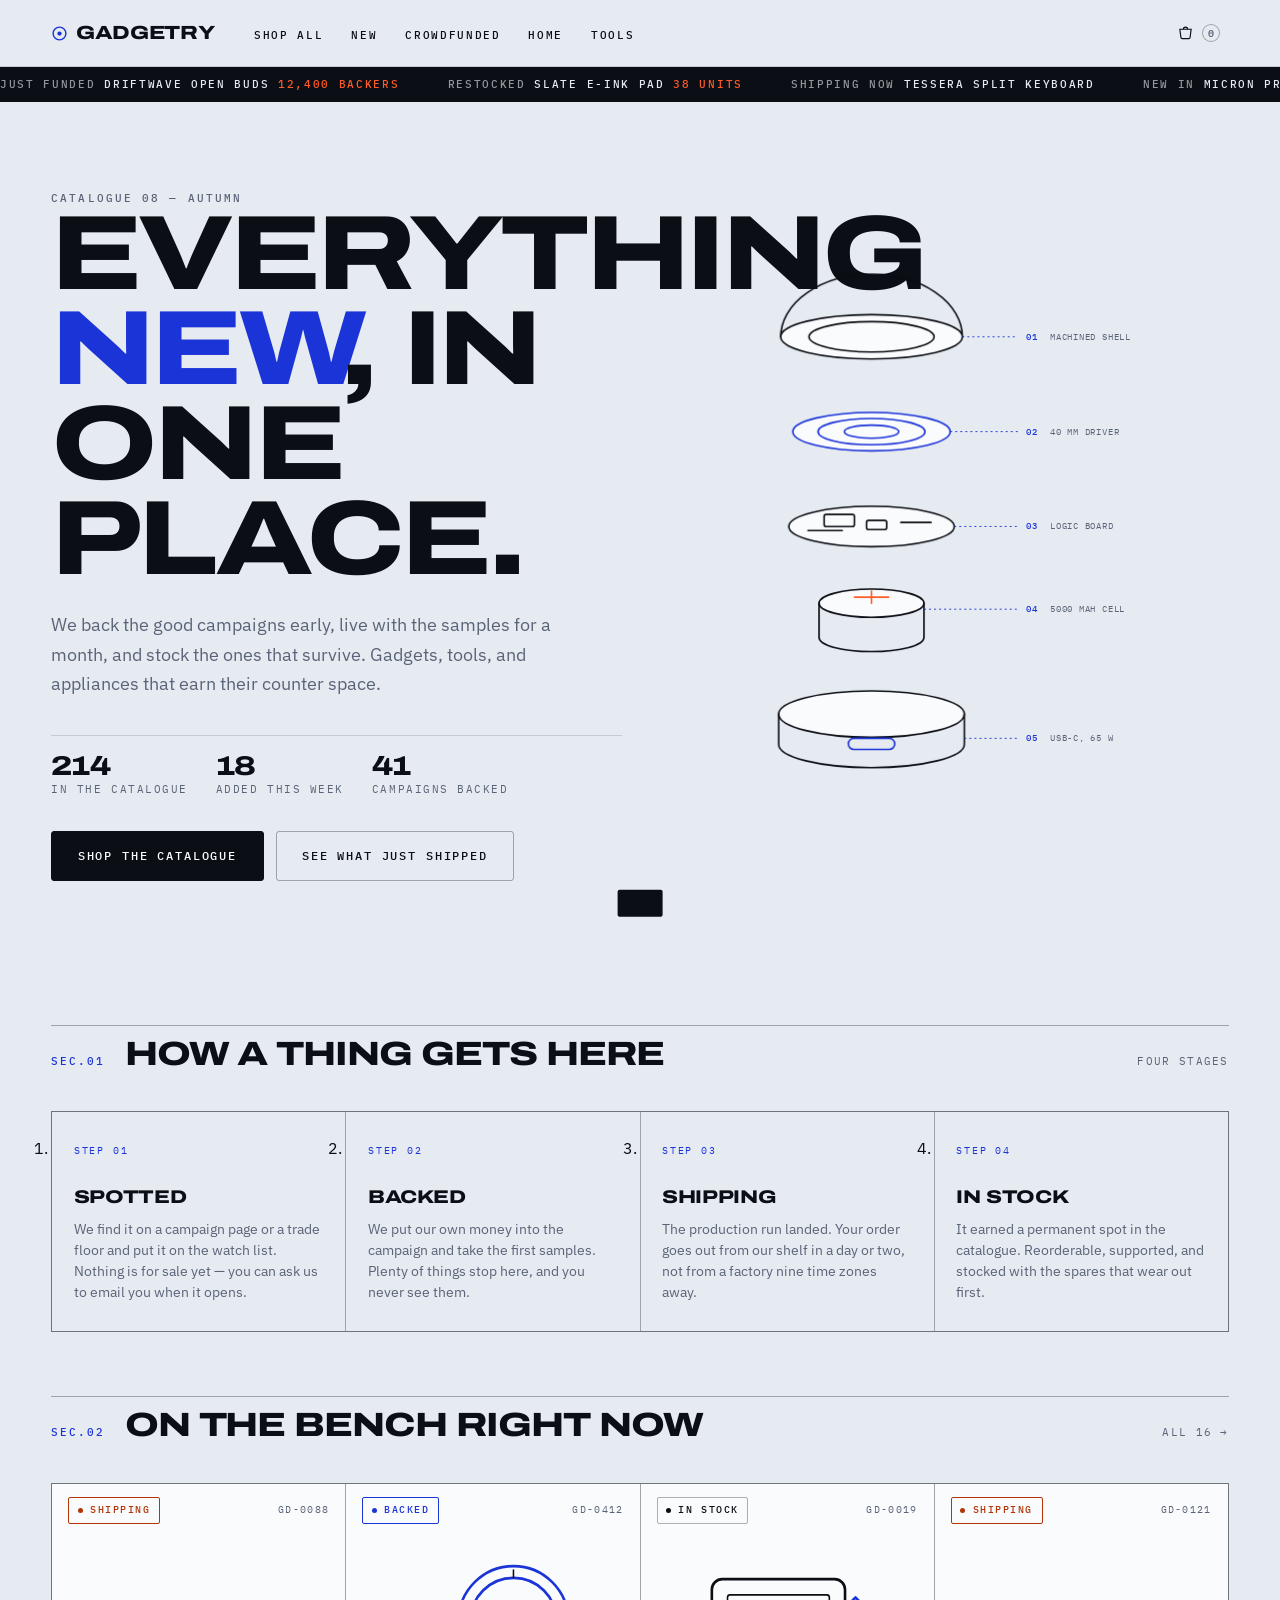
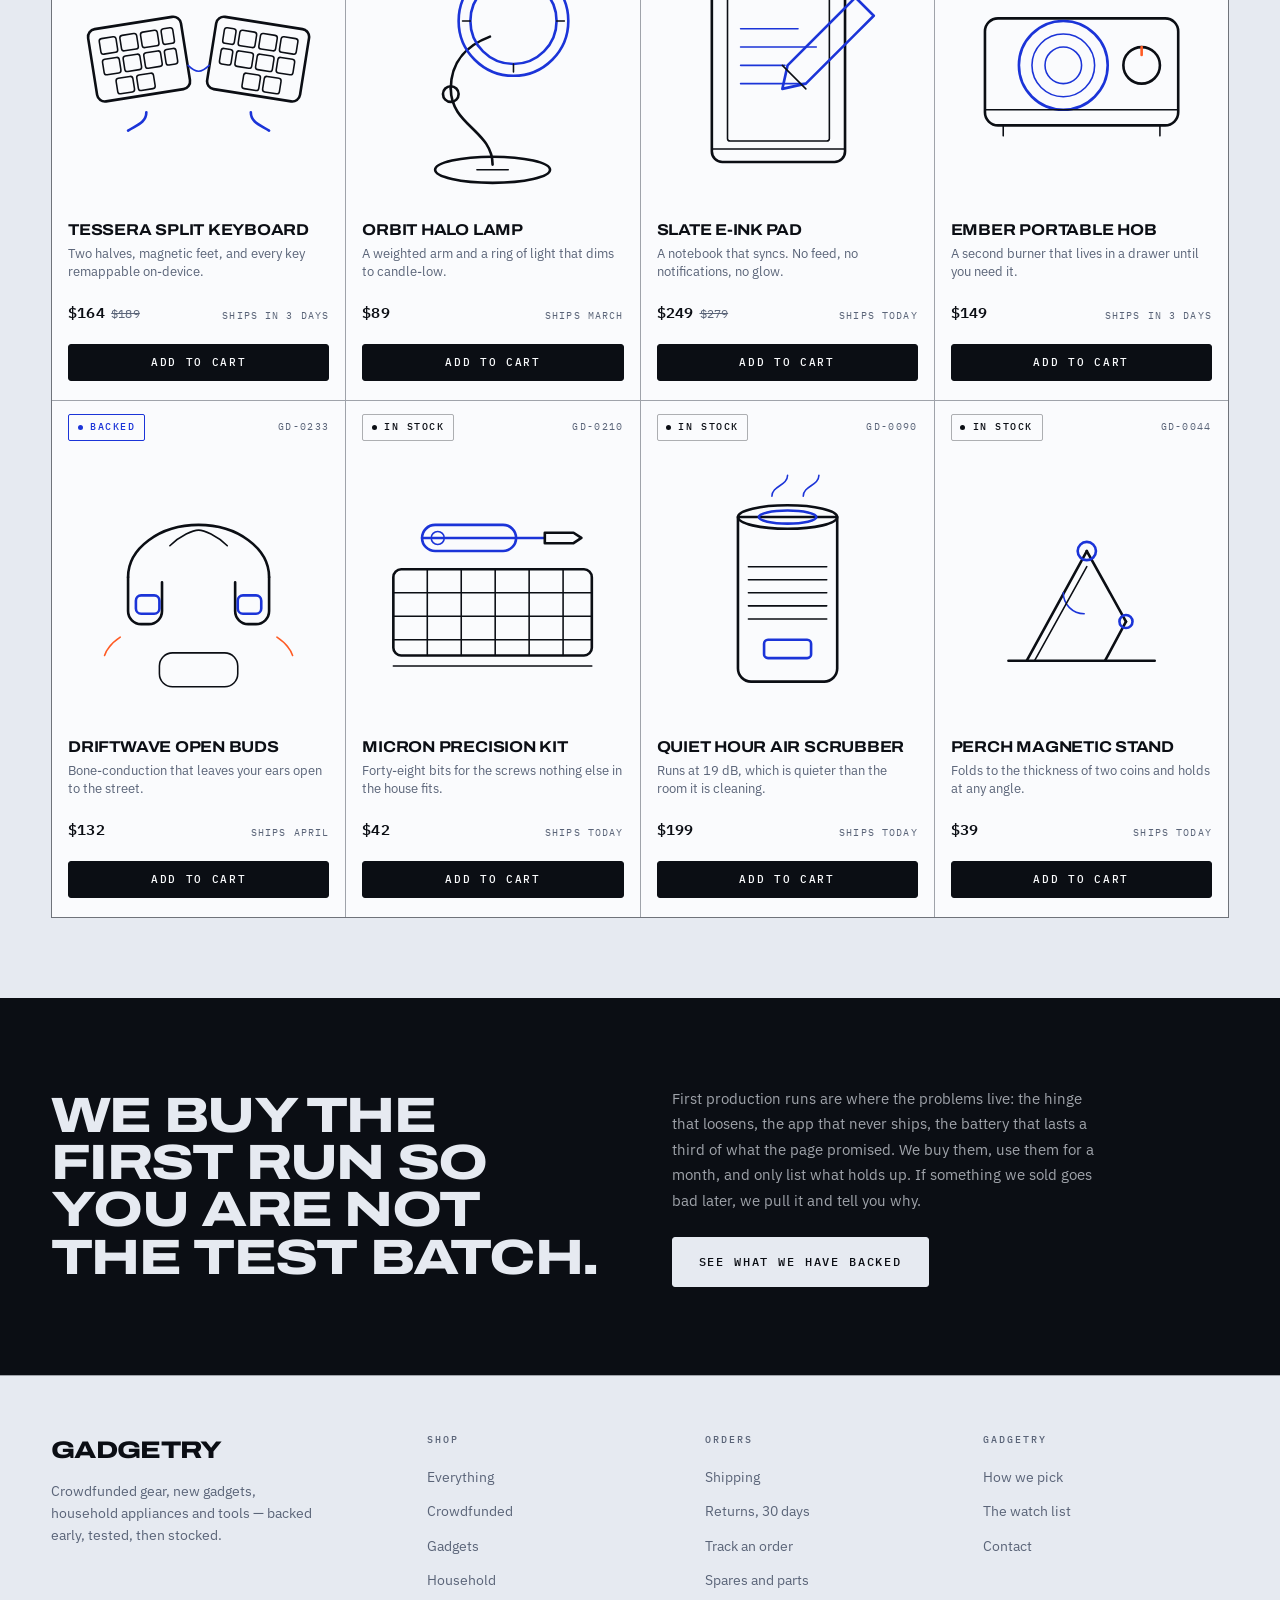
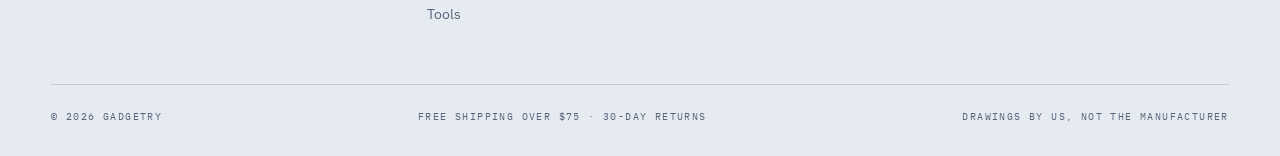
==== commit 663591df: "Rebuild as Gadgetry: spec-sheet storefront Replaces the single-file draft with a three-page static s" ====
--- a/index.html
+++ b/index.html
@@ -1,814 +1,234 @@
 <!DOCTYPE html>
 <html lang="en">
 <head>
-<meta charset="UTF-8">
-<meta name="viewport" content="width=device-width, initial-scale=1.0">
-<title>gadget — Premium Tech Store</title>
+<meta charset="utf-8">
+<meta name="viewport" content="width=device-width, initial-scale=1">
+<title>Gadgetry — Everything new, in one place</title>
+<meta name="description" content="Gadgetry stocks crowdfunded gear, new gadgets, household appliances and tools. We back the campaigns early, live with the samples, and sell the ones that survive.">
+<meta name="theme-color" content="#0b0e14">
+<meta property="og:title" content="Gadgetry — Everything new, in one place">
+<meta property="og:description" content="Crowdfunded gear, new gadgets, household appliances and tools — backed early, tested, then stocked.">
+<meta property="og:type" content="website">
 <link rel="preconnect" href="https://fonts.googleapis.com">
-<link href="https://fonts.googleapis.com/css2?family=Instrument+Serif:ital@0;1&family=Manrope:wght@300;400;500;600;700;800&display=swap" rel="stylesheet">
-<style>
-  *, *::before, *::after { box-sizing: border-box; margin: 0; padding: 0; }
-  :root {
-    --black: #0d0d0d;
-    --white: #ffffff;
-    --grey-mid: #b0b0aa;
-    --grey-bg: #f0efec;
-    --hero-bg: #dcdbd7;
-    --text-dark: #0d0d0d;
-    --text-mid: #555550;
-  }
-  html { scroll-behavior: smooth; }
-  body { font-family: 'Manrope', sans-serif; background: var(--white); color: var(--text-dark); overflow-x: hidden; }
-
-  /* ANNOUNCE */
-  .announce { background: var(--black); color: var(--white); text-align: center; font-size: 12px; font-weight: 500; letter-spacing: 0.12em; padding: 11px 1rem; text-transform: uppercase; }
-
-  /* NAV */
-  nav { display: flex; align-items: center; justify-content: space-between; padding: 0 3rem; height: 70px; background: var(--white); border-bottom: 1px solid rgba(0,0,0,0.08); position: sticky; top: 0; z-index: 100; }
-  .nav-logo { font-family: 'Instrument Serif', serif; font-size: 26px; font-weight: 400; color: var(--black); letter-spacing: -0.02em; text-decoration: none; }
-  .nav-links { display: flex; align-items: center; gap: 2.5rem; list-style: none; }
-  .nav-links a { font-size: 11.5px; font-weight: 700; letter-spacing: 0.12em; text-transform: uppercase; color: var(--black); text-decoration: none; transition: opacity 0.2s; }
-  .nav-links a:hover { opacity: 0.5; }
-  .shop-link { display: flex; align-items: center; gap: 5px; }
-  .shop-link::after { content: ''; display: inline-block; width: 0; height: 0; border-left: 4px solid transparent; border-right: 4px solid transparent; border-top: 5px solid var(--black); margin-top: 1px; }
-  .nav-icons { display: flex; align-items: center; gap: 1.2rem; }
-  .nav-icons button { background: none; border: none; cursor: pointer; padding: 4px; color: var(--black); display: flex; align-items: center; }
-  .cart-btn { position: relative; }
-  .cart-count { position: absolute; top: -4px; right: -6px; background: var(--black); color: var(--white); font-size: 9px; font-weight: 700; width: 16px; height: 16px; border-radius: 50%; display: flex; align-items: center; justify-content: center; }
-
-  /* HERO */
-  .hero { position: relative; height: calc(100vh - 105px); min-height: 580px; max-height: 780px; overflow: hidden; }
-  .slides { display: flex; height: 100%; transition: transform 0.7s cubic-bezier(0.77,0,0.175,1); }
-  .slide { min-width: 100%; height: 100%; position: relative; display: flex; align-items: center; padding: 0 6rem; }
-  .slide-1 { background: #dcdbd7; }
-  .slide-2 { background: #1a1a1a; }
-  .slide-3 { background: #e8e4de; }
-  .slide-content { position: relative; z-index: 2; max-width: 480px; }
-  .slide-img-wrap { position: absolute; right: 0; top: 0; height: 100%; width: 60%; display: flex; align-items: center; justify-content: flex-end; overflow: hidden; }
-  .slide-img-wrap svg { width: 100%; height: 100%; }
-  .slide-rating { display: flex; align-items: center; gap: 8px; margin-bottom: 1.4rem; }
-  .stars { display: flex; gap: 2px; }
-  .star { width: 16px; height: 16px; fill: var(--black); }
-  .slide-2 .star { fill: #fff; }
-  .rating-text { font-size: 13px; font-weight: 500; color: var(--text-mid); }
-  .slide-2 .rating-text { color: rgba(255,255,255,0.55); }
-  .slide-title { font-family: 'Instrument Serif', serif; font-size: clamp(40px,5vw,68px); font-weight: 400; line-height: 1.0; letter-spacing: -0.02em; margin-bottom: 0.8rem; color: var(--black); }
-  .slide-2 .slide-title { color: #fff; }
-  .slide-subtitle { font-size: 11px; font-weight: 700; letter-spacing: 0.18em; text-transform: uppercase; color: var(--text-mid); margin-bottom: 2.2rem; }
-  .slide-2 .slide-subtitle { color: rgba(255,255,255,0.4); }
-  .slide-buttons { display: flex; gap: 12px; flex-wrap: wrap; }
-  .btn-dark { background: var(--black); color: #fff; border: 2px solid var(--black); padding: 14px 28px; border-radius: 50px; font-family: 'Manrope', sans-serif; font-size: 11px; font-weight: 800; letter-spacing: 0.14em; text-transform: uppercase; cursor: pointer; transition: all 0.2s; }
-  .btn-dark:hover { background: transparent; color: var(--black); }
-  .slide-2 .btn-dark { background: #fff; color: var(--black); border-color: #fff; }
-  .slide-2 .btn-dark:hover { background: transparent; color: #fff; }
-  .btn-outline { background: transparent; color: var(--black); border: 2px solid rgba(0,0,0,0.3); padding: 14px 28px; border-radius: 50px; font-family: 'Manrope', sans-serif; font-size: 11px; font-weight: 800; letter-spacing: 0.14em; text-transform: uppercase; cursor: pointer; transition: all 0.2s; }
-  .btn-outline:hover { background: var(--black); color: #fff; border-color: var(--black); }
-  .slide-2 .btn-outline { color: #fff; border-color: rgba(255,255,255,0.35); }
-  .slide-2 .btn-outline:hover { background: #fff; color: var(--black); }
-  .slide-controls { position: absolute; bottom: 2rem; left: 50%; transform: translateX(-50%); display: flex; align-items: center; gap: 1rem; z-index: 10; }
-  .slide-arrow { background: none; border: none; cursor: pointer; color: var(--black); display: flex; align-items: center; padding: 4px; opacity: 0.45; transition: opacity 0.2s; }
-  .slide-2-controls .slide-arrow { color: #fff; }
-  .slide-arrow:hover { opacity: 1; }
-  .dots { display: flex; gap: 6px; align-items: center; }
-  .dot { height: 4px; border-radius: 4px; background: var(--black); cursor: pointer; transition: all 0.3s; width: 28px; opacity: 0.22; }
-  .dot.active { opacity: 1; width: 44px; }
-
-  /* CATEGORIES */
-  .categories { padding: 5rem 3rem 4rem; background: var(--white); }
-  .categories-grid { display: grid; grid-template-columns: repeat(6,1fr); gap: 1rem; }
-  .cat-item { display: flex; flex-direction: column; align-items: center; gap: 1.4rem; cursor: pointer; }
-  .cat-img-wrap { width: 100%; aspect-ratio: 1; display: flex; align-items: center; justify-content: center; transition: transform 0.3s ease; }
-  .cat-item:hover .cat-img-wrap { transform: translateY(-6px); }
-  .cat-img-wrap svg { width: 82%; height: 82%; filter: drop-shadow(0 8px 24px rgba(0,0,0,0.13)); }
-  .cat-label { font-size: 11px; font-weight: 700; letter-spacing: 0.18em; text-transform: uppercase; color: var(--black); text-align: center; }
-
-  /* FEATURED */
-  .featured { padding: 2rem 3rem 5rem; background: var(--grey-bg); }
-  .section-header { display: flex; align-items: baseline; justify-content: space-between; margin-bottom: 2.5rem; }
-  .section-title { font-family: 'Instrument Serif', serif; font-size: 36px; font-weight: 400; letter-spacing: -0.02em; }
-  .view-all { font-size: 11px; font-weight: 700; letter-spacing: 0.14em; text-transform: uppercase; color: var(--text-mid); cursor: pointer; text-decoration: none; border-bottom: 1px solid var(--grey-mid); padding-bottom: 2px; transition: color 0.2s; }
-  .view-all:hover { color: var(--black); }
-  .products-grid { display: grid; grid-template-columns: repeat(4,1fr); gap: 1.2rem; }
-  .product-card { background: var(--white); border-radius: 16px; overflow: hidden; cursor: pointer; transition: transform 0.25s ease, box-shadow 0.25s ease; }
-  .product-card:hover { transform: translateY(-4px); box-shadow: 0 20px 48px rgba(0,0,0,0.10); }
-  .product-img-wrap { background: var(--grey-bg); aspect-ratio: 1; display: flex; align-items: center; justify-content: center; overflow: hidden; position: relative; padding: 1.5rem; }
-  .product-img-wrap svg { width: 75%; height: 75%; transition: transform 0.4s ease; filter: drop-shadow(0 10px 28px rgba(0,0,0,0.14)); }
-  .product-card:hover .product-img-wrap svg { transform: scale(1.06); }
-  .product-badge { position: absolute; top: 14px; left: 14px; background: var(--black); color: #fff; font-size: 9px; font-weight: 800; letter-spacing: 0.14em; text-transform: uppercase; padding: 5px 10px; border-radius: 50px; }
-  .product-info { padding: 1.2rem 1.4rem 1.4rem; }
-  .product-name { font-size: 14px; font-weight: 600; color: var(--black); margin-bottom: 4px; }
-  .product-desc { font-size: 12px; color: var(--text-mid); margin-bottom: 1rem; line-height: 1.5; }
-  .product-bottom { display: flex; align-items: center; justify-content: space-between; }
-  .product-price { font-size: 16px; font-weight: 700; color: var(--black); }
-  .add-to-cart { background: var(--black); color: #fff; border: none; border-radius: 50px; padding: 8px 16px; font-family: 'Manrope', sans-serif; font-size: 10px; font-weight: 800; letter-spacing: 0.12em; text-transform: uppercase; cursor: pointer; transition: background 0.2s; }
-  .add-to-cart:hover { background: #333; }
-
-  /* PROMO */
-  .promo-strip { display: grid; grid-template-columns: 1fr 1fr; gap: 1.2rem; padding: 0 3rem 5rem; background: var(--grey-bg); }
-  .promo-card { border-radius: 20px; overflow: hidden; position: relative; height: 320px; display: flex; align-items: flex-end; padding: 2.5rem; cursor: pointer; }
-  .promo-card-1 { background: #1c1c1c; }
-  .promo-card-2 { background: #dcdbd7; }
-  .promo-card svg.promo-img { position: absolute; right: 0; top: 0; height: 100%; width: 58%; }
-  .promo-content { position: relative; z-index: 2; }
-  .promo-tag { font-size: 10px; font-weight: 800; letter-spacing: 0.18em; text-transform: uppercase; margin-bottom: 8px; }
-  .promo-card-1 .promo-tag { color: rgba(255,255,255,0.45); }
-  .promo-card-2 .promo-tag { color: var(--text-mid); }
-  .promo-title { font-family: 'Instrument Serif', serif; font-size: 28px; font-weight: 400; line-height: 1.1; margin-bottom: 1.2rem; }
-  .promo-card-1 .promo-title { color: #fff; }
-  .promo-card-2 .promo-title { color: var(--black); }
-
-  /* NEWSLETTER */
-  .newsletter { background: var(--black); color: #fff; padding: 5rem 3rem; text-align: center; }
-  .newsletter h2 { font-family: 'Instrument Serif', serif; font-size: 42px; font-weight: 400; margin-bottom: 0.8rem; letter-spacing: -0.02em; }
-  .newsletter p { font-size: 14px; color: rgba(255,255,255,0.45); margin-bottom: 2.5rem; }
-  .newsletter-form { display: flex; max-width: 480px; margin: 0 auto; }
-  .newsletter-form input { flex: 1; background: rgba(255,255,255,0.08); border: 1px solid rgba(255,255,255,0.15); border-right: none; color: #fff; font-family: 'Manrope', sans-serif; font-size: 13px; padding: 14px 20px; border-radius: 50px 0 0 50px; outline: none; }
-  .newsletter-form input::placeholder { color: rgba(255,255,255,0.28); }
-  .newsletter-form button { background: #fff; color: var(--black); border: none; padding: 14px 24px; border-radius: 0 50px 50px 0; font-family: 'Manrope', sans-serif; font-size: 11px; font-weight: 800; letter-spacing: 0.12em; text-transform: uppercase; cursor: pointer; white-space: nowrap; }
-  .newsletter-form button:hover { background: #ddd; }
-
-  /* FOOTER */
-  footer { background: var(--black); color: #fff; padding: 4rem 3rem 2rem; border-top: 1px solid rgba(255,255,255,0.08); }
-  .footer-grid { display: grid; grid-template-columns: 2fr 1fr 1fr 1fr; gap: 3rem; margin-bottom: 3rem; }
-  .footer-logo { font-family: 'Instrument Serif', serif; font-size: 28px; margin-bottom: 1rem; }
-  .footer-desc { font-size: 13px; color: rgba(255,255,255,0.38); line-height: 1.7; max-width: 260px; }
-  .footer-col h4 { font-size: 10px; font-weight: 800; letter-spacing: 0.18em; text-transform: uppercase; color: rgba(255,255,255,0.38); margin-bottom: 1.2rem; }
-  .footer-col ul { list-style: none; display: flex; flex-direction: column; gap: 0.7rem; }
-  .footer-col ul a { font-size: 13px; color: rgba(255,255,255,0.65); text-decoration: none; transition: color 0.2s; }
-  .footer-col ul a:hover { color: #fff; }
-  .footer-bottom { display: flex; justify-content: space-between; align-items: center; padding-top: 2rem; border-top: 1px solid rgba(255,255,255,0.08); font-size: 12px; color: rgba(255,255,255,0.28); }
-</style>
+<link rel="preconnect" href="https://fonts.gstatic.com" crossorigin>
+<link href="https://fonts.googleapis.com/css2?family=Archivo:wdth,wght@62.5..125,100..900&family=IBM+Plex+Mono:wght@400;500;600&family=IBM+Plex+Sans:wght@400;500;600;700&display=swap" rel="stylesheet">
+<link rel="stylesheet" href="assets/css/gadgetry.css">
+<link rel="icon" href="data:image/svg+xml,%3Csvg xmlns='http://www.w3.org/2000/svg' viewBox='0 0 32 32'%3E%3Crect width='32' height='32' fill='%230b0e14'/%3E%3Ccircle cx='16' cy='16' r='9' fill='none' stroke='%231b34d8' stroke-width='2.5'/%3E%3Ccircle cx='16' cy='16' r='3' fill='%23ff5b24'/%3E%3C/svg%3E">
 </head>
 <body>
 
-<div class="announce">Free shipping on orders over $150 &nbsp;—&nbsp; New drops every Friday</div>
-
-<nav>
-  <a class="nav-logo" href="#">gadget</a>
-  <ul class="nav-links">
-    <li><a href="#" class="shop-link">Shop</a></li>
-    <li><a href="#">Blog</a></li>
-    <li><a href="#">About</a></li>
-    <li><a href="#">Get in Touch</a></li>
-    <li><a href="#">New Arrivals</a></li>
-  </ul>
-  <div class="nav-icons">
-    <button aria-label="Search">
-      <svg width="20" height="20" fill="none" stroke="currentColor" stroke-width="2" viewBox="0 0 24 24"><circle cx="11" cy="11" r="8"/><path d="m21 21-4.35-4.35"/></svg>
-    </button>
-    <button class="cart-btn" aria-label="Cart">
-      <svg width="20" height="20" fill="none" stroke="currentColor" stroke-width="2" viewBox="0 0 24 24"><circle cx="9" cy="21" r="1"/><circle cx="20" cy="21" r="1"/><path d="M1 1h4l2.68 13.39a2 2 0 0 0 2 1.61h9.72a2 2 0 0 0 2-1.61L23 6H6"/></svg>
-      <span class="cart-count">0</span>
-    </button>
+<a class="skip" href="#main">Skip to content</a>
+
+<header class="masthead">
+  <div class="masthead-in">
+    <a class="brand" href="index.html">
+      <svg class="brand-mark" viewBox="0 0 24 24" aria-hidden="true"><circle cx="12" cy="12" r="9" fill="none" stroke="currentColor" stroke-width="2"/><circle cx="12" cy="12" r="3" fill="currentColor"/></svg>
+      Gadgetry
+    </a>
+    <ul class="nav" data-nav>
+      <li><a href="shop.html">Shop all</a></li>
+      <li><a href="shop.html?stage=shipping">New</a></li>
+      <li><a href="shop.html?cat=crowdfunded">Crowdfunded</a></li>
+      <li><a href="shop.html?cat=household">Home</a></li>
+      <li><a href="shop.html?cat=tools">Tools</a></li>
+    </ul>
+    <div class="masthead-end">
+      <button class="icon-btn menu-btn" data-menu aria-expanded="false" aria-label="Toggle menu">
+        <svg viewBox="0 0 24 24" fill="none" stroke="currentColor" stroke-width="1.8" aria-hidden="true"><path d="M3 7h18M3 12h18M3 17h18"/></svg>
+      </button>
+      <button class="icon-btn" data-open-cart aria-label="Open cart">
+        <svg viewBox="0 0 24 24" fill="none" stroke="currentColor" stroke-width="1.6" aria-hidden="true"><path d="M4 6h16l-1.5 11.5a2 2 0 0 1-2 1.75H7.5a2 2 0 0 1-2-1.75z"/><path d="M9 6a3 3 0 0 1 6 0"/></svg>
+        <span class="cart-count" data-cart-count data-empty="true">0</span>
+      </button>
+    </div>
   </div>
-</nav>
-
-<!-- HERO -->
-<section class="hero">
-  <div class="slides" id="slides">
-
-    <!-- Slide 1: Floor Speaker -->
-    <div class="slide slide-1">
-      <div class="slide-content">
-        <div class="slide-rating">
-          <div class="stars">
-            <svg class="star" viewBox="0 0 24 24"><path d="M12 2l3.09 6.26L22 9.27l-5 4.87 1.18 6.88L12 17.77l-6.18 3.25L7 14.14 2 9.27l6.91-1.01L12 2z"/></svg>
-            <svg class="star" viewBox="0 0 24 24"><path d="M12 2l3.09 6.26L22 9.27l-5 4.87 1.18 6.88L12 17.77l-6.18 3.25L7 14.14 2 9.27l6.91-1.01L12 2z"/></svg>
-            <svg class="star" viewBox="0 0 24 24"><path d="M12 2l3.09 6.26L22 9.27l-5 4.87 1.18 6.88L12 17.77l-6.18 3.25L7 14.14 2 9.27l6.91-1.01L12 2z"/></svg>
-            <svg class="star" viewBox="0 0 24 24"><path d="M12 2l3.09 6.26L22 9.27l-5 4.87 1.18 6.88L12 17.77l-6.18 3.25L7 14.14 2 9.27l6.91-1.01L12 2z"/></svg>
-            <svg class="star" viewBox="0 0 24 24"><path d="M12 2l3.09 6.26L22 9.27l-5 4.87 1.18 6.88L12 17.77l-6.18 3.25L7 14.14 2 9.27l6.91-1.01L12 2z"/></svg>
-          </div>
-          <span class="rating-text">4.95 (126)</span>
-        </div>
-        <h1 class="slide-title">Powerful &<br>Minimalist Speaker</h1>
-        <p class="slide-subtitle">Beosound A9</p>
-        <div class="slide-buttons">
-          <button class="btn-dark">Learn More</button>
-          <button class="btn-outline">Buy Now</button>
-        </div>
-      </div>
-      <!-- SVG Floor Speaker Illustration -->
-      <div class="slide-img-wrap">
-        <svg viewBox="0 0 600 700" xmlns="http://www.w3.org/2000/svg" preserveAspectRatio="xMidYMid meet">
-          <!-- Shadow -->
-          <ellipse cx="300" cy="660" rx="110" ry="18" fill="rgba(0,0,0,0.12)"/>
-          <!-- Legs -->
-          <line x1="230" y1="560" x2="195" y2="650" stroke="#c8b89a" stroke-width="14" stroke-linecap="round"/>
-          <line x1="300" y1="575" x2="300" y2="660" stroke="#c8b89a" stroke-width="14" stroke-linecap="round"/>
-          <line x1="370" y1="560" x2="405" y2="650" stroke="#c8b89a" stroke-width="14" stroke-linecap="round"/>
-          <!-- Speaker rim -->
-          <ellipse cx="300" cy="310" rx="195" ry="200" fill="none" stroke="#c8a87a" stroke-width="18"/>
-          <!-- Speaker body fabric -->
-          <ellipse cx="300" cy="310" rx="185" ry="190" fill="#d4c4a8"/>
-          <!-- Fabric texture lines -->
-          <ellipse cx="300" cy="310" rx="185" ry="190" fill="url(#fabricGrad)"/>
-          <!-- Subtle weave lines -->
-          <line x1="120" y1="290" x2="480" y2="290" stroke="rgba(160,140,110,0.25)" stroke-width="1.5"/>
-          <line x1="118" y1="310" x2="482" y2="310" stroke="rgba(160,140,110,0.25)" stroke-width="1.5"/>
-          <line x1="122" y1="330" x2="478" y2="330" stroke="rgba(160,140,110,0.25)" stroke-width="1.5"/>
-          <line x1="130" y1="270" x2="470" y2="270" stroke="rgba(160,140,110,0.25)" stroke-width="1.5"/>
-          <line x1="133" y1="350" x2="467" y2="350" stroke="rgba(160,140,110,0.25)" stroke-width="1.5"/>
-          <line x1="150" y1="250" x2="450" y2="250" stroke="rgba(160,140,110,0.25)" stroke-width="1.5"/>
-          <line x1="155" y1="370" x2="445" y2="370" stroke="rgba(160,140,110,0.25)" stroke-width="1.5"/>
-          <line x1="180" y1="230" x2="420" y2="230" stroke="rgba(160,140,110,0.25)" stroke-width="1.5"/>
-          <line x1="190" y1="390" x2="410" y2="390" stroke="rgba(160,140,110,0.25)" stroke-width="1.5"/>
-          <line x1="220" y1="210" x2="380" y2="210" stroke="rgba(160,140,110,0.25)" stroke-width="1.5"/>
-          <line x1="230" y1="410" x2="370" y2="410" stroke="rgba(160,140,110,0.18)" stroke-width="1.5"/>
-          <!-- Highlight -->
-          <ellipse cx="255" cy="230" rx="70" ry="55" fill="rgba(255,255,255,0.12)"/>
-          <!-- Neck connector -->
-          <rect x="270" y="495" width="60" height="72" rx="12" fill="#c8a87a"/>
-          <defs>
-            <radialGradient id="fabricGrad" cx="40%" cy="35%">
-              <stop offset="0%" stop-color="rgba(255,255,255,0.18)"/>
-              <stop offset="100%" stop-color="rgba(0,0,0,0.08)"/>
-            </radialGradient>
-          </defs>
-        </svg>
-      </div>
-    </div>
-
-    <!-- Slide 2: Headphones -->
-    <div class="slide slide-2">
-      <div class="slide-content">
-        <div class="slide-rating">
-          <div class="stars">
-            <svg class="star" viewBox="0 0 24 24"><path d="M12 2l3.09 6.26L22 9.27l-5 4.87 1.18 6.88L12 17.77l-6.18 3.25L7 14.14 2 9.27l6.91-1.01L12 2z"/></svg>
-            <svg class="star" viewBox="0 0 24 24"><path d="M12 2l3.09 6.26L22 9.27l-5 4.87 1.18 6.88L12 17.77l-6.18 3.25L7 14.14 2 9.27l6.91-1.01L12 2z"/></svg>
-            <svg class="star" viewBox="0 0 24 24"><path d="M12 2l3.09 6.26L22 9.27l-5 4.87 1.18 6.88L12 17.77l-6.18 3.25L7 14.14 2 9.27l6.91-1.01L12 2z"/></svg>
-            <svg class="star" viewBox="0 0 24 24"><path d="M12 2l3.09 6.26L22 9.27l-5 4.87 1.18 6.88L12 17.77l-6.18 3.25L7 14.14 2 9.27l6.91-1.01L12 2z"/></svg>
-            <svg class="star" viewBox="0 0 24 24"><path d="M12 2l3.09 6.26L22 9.27l-5 4.87 1.18 6.88L12 17.77l-6.18 3.25L7 14.14 2 9.27l6.91-1.01L12 2z"/></svg>
-          </div>
-          <span class="rating-text">4.8 (84)</span>
-        </div>
-        <h1 class="slide-title">Next-Gen Noise Cancelling</h1>
-        <p class="slide-subtitle">BeoPlay H95</p>
-        <div class="slide-buttons">
-          <button class="btn-dark">Learn More</button>
-          <button class="btn-outline">Buy Now</button>
-        </div>
-      </div>
-      <div class="slide-img-wrap">
-        <svg viewBox="0 0 600 700" xmlns="http://www.w3.org/2000/svg">
-          <!-- Shadow -->
-          <ellipse cx="300" cy="640" rx="130" ry="20" fill="rgba(255,255,255,0.07)"/>
-          <!-- Headband arc -->
-          <path d="M140 340 Q145 140 300 120 Q455 140 460 340" fill="none" stroke="#3a3a3a" stroke-width="32" stroke-linecap="round"/>
-          <path d="M140 340 Q145 140 300 120 Q455 140 460 340" fill="none" stroke="#555" stroke-width="20" stroke-linecap="round"/>
-          <!-- Headband highlight -->
-          <path d="M155 320 Q160 155 300 138 Q440 155 445 320" fill="none" stroke="rgba(255,255,255,0.1)" stroke-width="6" stroke-linecap="round"/>
-          <!-- Left ear cup stem -->
-          <rect x="118" y="320" width="26" height="70" rx="8" fill="#2a2a2a"/>
-          <!-- Right ear cup stem -->
-          <rect x="456" y="320" width="26" height="70" rx="8" fill="#2a2a2a"/>
-          <!-- Left ear cup -->
-          <ellipse cx="138" cy="430" rx="68" ry="80" fill="#222"/>
-          <ellipse cx="138" cy="430" rx="68" ry="80" fill="url(#hpGradL)"/>
-          <ellipse cx="138" cy="430" rx="54" ry="66" fill="#1a1a1a"/>
-          <ellipse cx="138" cy="430" rx="40" ry="50" fill="#111"/>
-          <ellipse cx="125" cy="415" rx="16" ry="14" fill="rgba(255,255,255,0.06)"/>
-          <!-- Right ear cup -->
-          <ellipse cx="462" cy="430" rx="68" ry="80" fill="#222"/>
-          <ellipse cx="462" cy="430" rx="68" ry="80" fill="url(#hpGradR)"/>
-          <ellipse cx="462" cy="430" rx="54" ry="66" fill="#1a1a1a"/>
-          <ellipse cx="462" cy="430" rx="40" ry="50" fill="#111"/>
-          <ellipse cx="449" cy="415" rx="16" ry="14" fill="rgba(255,255,255,0.06)"/>
-          <defs>
-            <radialGradient id="hpGradL" cx="35%" cy="35%"><stop offset="0%" stop-color="rgba(255,255,255,0.12)"/><stop offset="100%" stop-color="rgba(0,0,0,0.3)"/></radialGradient>
-            <radialGradient id="hpGradR" cx="35%" cy="35%"><stop offset="0%" stop-color="rgba(255,255,255,0.12)"/><stop offset="100%" stop-color="rgba(0,0,0,0.3)"/></radialGradient>
-          </defs>
-        </svg>
-      </div>
-    </div>
-
-    <!-- Slide 3: Earbuds -->
-    <div class="slide slide-3">
-      <div class="slide-content">
-        <div class="slide-rating">
-          <div class="stars">
-            <svg class="star" viewBox="0 0 24 24"><path d="M12 2l3.09 6.26L22 9.27l-5 4.87 1.18 6.88L12 17.77l-6.18 3.25L7 14.14 2 9.27l6.91-1.01L12 2z"/></svg>
-            <svg class="star" viewBox="0 0 24 24"><path d="M12 2l3.09 6.26L22 9.27l-5 4.87 1.18 6.88L12 17.77l-6.18 3.25L7 14.14 2 9.27l6.91-1.01L12 2z"/></svg>
-            <svg class="star" viewBox="0 0 24 24"><path d="M12 2l3.09 6.26L22 9.27l-5 4.87 1.18 6.88L12 17.77l-6.18 3.25L7 14.14 2 9.27l6.91-1.01L12 2z"/></svg>
-            <svg class="star" viewBox="0 0 24 24"><path d="M12 2l3.09 6.26L22 9.27l-5 4.87 1.18 6.88L12 17.77l-6.18 3.25L7 14.14 2 9.27l6.91-1.01L12 2z"/></svg>
-            <svg class="star" viewBox="0 0 24 24"><path d="M12 2l3.09 6.26L22 9.27l-5 4.87 1.18 6.88L12 17.77l-6.18 3.25L7 14.14 2 9.27l6.91-1.01L12 2z"/></svg>
-          </div>
-          <span class="rating-text">4.9 (211)</span>
-        </div>
-        <h1 class="slide-title">True Wireless Freedom</h1>
-        <p class="slide-subtitle">BeoPlay EQ</p>
-        <div class="slide-buttons">
-          <button class="btn-dark">Learn More</button>
-          <button class="btn-outline">Buy Now</button>
-        </div>
-      </div>
-      <div class="slide-img-wrap">
-        <svg viewBox="0 0 600 700" xmlns="http://www.w3.org/2000/svg">
-          <!-- Left earbud -->
-          <g transform="translate(155,200) rotate(-15)">
-            <ellipse cx="0" cy="0" rx="62" ry="75" fill="#1a1a1a"/>
-            <ellipse cx="0" cy="0" rx="62" ry="75" fill="url(#ebGrad1)"/>
-            <ellipse cx="-15" cy="-18" rx="22" ry="18" fill="rgba(255,255,255,0.1)"/>
-            <circle cx="8" cy="10" r="16" fill="#111"/>
-            <circle cx="8" cy="10" r="10" fill="#0a0a0a"/>
-            <circle cx="4" cy="6" r="4" fill="rgba(255,255,255,0.15)"/>
-            <!-- Stem -->
-            <rect x="-10" y="70" width="20" height="80" rx="10" fill="#222"/>
-            <rect x="-8" y="72" width="6" height="76" rx="3" fill="rgba(255,255,255,0.08)"/>
-          </g>
-          <!-- Right earbud -->
-          <g transform="translate(400,260) rotate(20)">
-            <ellipse cx="0" cy="0" rx="62" ry="75" fill="#1a1a1a"/>
-            <ellipse cx="0" cy="0" rx="62" ry="75" fill="url(#ebGrad2)"/>
-            <ellipse cx="-15" cy="-18" rx="22" ry="18" fill="rgba(255,255,255,0.1)"/>
-            <circle cx="8" cy="10" r="16" fill="#111"/>
-            <circle cx="8" cy="10" r="10" fill="#0a0a0a"/>
-            <circle cx="4" cy="6" r="4" fill="rgba(255,255,255,0.15)"/>
-            <rect x="-10" y="70" width="20" height="80" rx="10" fill="#222"/>
-            <rect x="-8" y="72" width="6" height="76" rx="3" fill="rgba(255,255,255,0.08)"/>
-          </g>
-          <!-- Case hint -->
-          <rect x="185" y="500" width="230" height="130" rx="40" fill="#1e1e1e"/>
-          <rect x="185" y="500" width="230" height="130" rx="40" fill="url(#caseGrad)"/>
-          <rect x="193" y="508" width="214" height="114" rx="34" fill="none" stroke="rgba(255,255,255,0.07)" stroke-width="1.5"/>
-          <ellipse cx="300" cy="565" rx="30" ry="8" fill="rgba(255,255,255,0.05)"/>
-          <defs>
-            <radialGradient id="ebGrad1" cx="30%" cy="30%"><stop offset="0%" stop-color="rgba(255,255,255,0.15)"/><stop offset="100%" stop-color="rgba(0,0,0,0.2)"/></radialGradient>
-            <radialGradient id="ebGrad2" cx="30%" cy="30%"><stop offset="0%" stop-color="rgba(255,255,255,0.12)"/><stop offset="100%" stop-color="rgba(0,0,0,0.2)"/></radialGradient>
-            <radialGradient id="caseGrad" cx="30%" cy="20%"><stop offset="0%" stop-color="rgba(255,255,255,0.1)"/><stop offset="100%" stop-color="rgba(0,0,0,0.2)"/></radialGradient>
-          </defs>
-        </svg>
-      </div>
-    </div>
-
-  </div>
-
-  <div class="slide-controls">
-    <button class="slide-arrow" onclick="changeSlide(-1)" aria-label="Previous">
-      <svg width="18" height="18" fill="none" stroke="currentColor" stroke-width="2.5" viewBox="0 0 24 24"><path d="M15 18l-6-6 6-6"/></svg>
-    </button>
-    <div class="dots" id="dots">
-      <div class="dot active" onclick="goToSlide(0)"></div>
-      <div class="dot" onclick="goToSlide(1)"></div>
-      <div class="dot" onclick="goToSlide(2)"></div>
-    </div>
-    <button class="slide-arrow" onclick="changeSlide(1)" aria-label="Next">
-      <svg width="18" height="18" fill="none" stroke="currentColor" stroke-width="2.5" viewBox="0 0 24 24"><path d="M9 18l6-6-6-6"/></svg>
-    </button>
-  </div>
-</section>
-
-<!-- CATEGORIES -->
-<section class="categories">
-  <div class="categories-grid">
-
-    <!-- Earphones SVG -->
-    <div class="cat-item">
-      <div class="cat-img-wrap">
-        <svg viewBox="0 0 200 200" xmlns="http://www.w3.org/2000/svg">
-          <g transform="translate(55,30) rotate(-10)">
-            <ellipse cx="0" cy="0" rx="42" ry="50" fill="#1a1a1a"/>
-            <ellipse cx="0" cy="0" rx="42" ry="50" fill="url(#catEbG)"/>
-            <ellipse cx="-10" cy="-12" rx="14" ry="11" fill="rgba(255,255,255,0.12)"/>
-            <circle cx="5" cy="8" r="10" fill="#0d0d0d"/>
-            <circle cx="3" cy="5" r="4" fill="rgba(255,255,255,0.18)"/>
-            <rect x="-7" y="48" width="14" height="55" rx="7" fill="#222"/>
-          </g>
-          <g transform="translate(135,75) rotate(18)">
-            <ellipse cx="0" cy="0" rx="42" ry="50" fill="#1a1a1a"/>
-            <ellipse cx="0" cy="0" rx="42" ry="50" fill="url(#catEbG)"/>
-            <ellipse cx="-10" cy="-12" rx="14" ry="11" fill="rgba(255,255,255,0.12)"/>
-            <circle cx="5" cy="8" r="10" fill="#0d0d0d"/>
-            <circle cx="3" cy="5" r="4" fill="rgba(255,255,255,0.18)"/>
-            <rect x="-7" y="48" width="14" height="55" rx="7" fill="#222"/>
-          </g>
-          <defs><radialGradient id="catEbG" cx="30%" cy="30%"><stop offset="0%" stop-color="rgba(255,255,255,0.15)"/><stop offset="100%" stop-color="rgba(0,0,0,0.15)"/></radialGradient></defs>
-        </svg>
-      </div>
-      <span class="cat-label">Earphones</span>
-    </div>
-
-    <!-- Speaker SVG -->
-    <div class="cat-item">
-      <div class="cat-img-wrap">
-        <svg viewBox="0 0 200 200" xmlns="http://www.w3.org/2000/svg">
-          <ellipse cx="100" cy="90" rx="60" ry="62" fill="none" stroke="#c8a87a" stroke-width="7"/>
-          <ellipse cx="100" cy="90" rx="55" ry="57" fill="#d4c4a8"/>
-          <ellipse cx="100" cy="90" rx="55" ry="57" fill="url(#catSpkG)"/>
-          <line x1="47" y1="86" x2="153" y2="86" stroke="rgba(140,120,90,0.3)" stroke-width="1.2"/>
-          <line x1="46" y1="94" x2="154" y2="94" stroke="rgba(140,120,90,0.3)" stroke-width="1.2"/>
-          <line x1="49" y1="78" x2="151" y2="78" stroke="rgba(140,120,90,0.3)" stroke-width="1.2"/>
-          <line x1="49" y1="102" x2="151" y2="102" stroke="rgba(140,120,90,0.3)" stroke-width="1.2"/>
-          <line x1="57" y1="70" x2="143" y2="70" stroke="rgba(140,120,90,0.22)" stroke-width="1.2"/>
-          <line x1="57" y1="110" x2="143" y2="110" stroke="rgba(140,120,90,0.22)" stroke-width="1.2"/>
-          <rect x="88" y="148" width="24" height="22" rx="5" fill="#c8a87a"/>
-          <line x1="75" y1="170" x2="58" y2="196" stroke="#c8b89a" stroke-width="6" stroke-linecap="round"/>
-          <line x1="100" y1="172" x2="100" y2="200" stroke="#c8b89a" stroke-width="6" stroke-linecap="round"/>
-          <line x1="125" y1="170" x2="142" y2="196" stroke="#c8b89a" stroke-width="6" stroke-linecap="round"/>
-          <defs><radialGradient id="catSpkG" cx="38%" cy="32%"><stop offset="0%" stop-color="rgba(255,255,255,0.2)"/><stop offset="100%" stop-color="rgba(0,0,0,0.1)"/></radialGradient></defs>
-        </svg>
-      </div>
-      <span class="cat-label">Speakers</span>
-    </div>
-
-    <!-- Headphones SVG -->
-    <div class="cat-item">
-      <div class="cat-img-wrap">
-        <svg viewBox="0 0 200 200" xmlns="http://www.w3.org/2000/svg">
-          <path d="M45 110 Q46 45 100 38 Q154 45 155 110" fill="none" stroke="#1a1a1a" stroke-width="12" stroke-linecap="round"/>
-          <path d="M45 110 Q46 45 100 38 Q154 45 155 110" fill="none" stroke="#3a3a3a" stroke-width="7" stroke-linecap="round"/>
-          <rect x="34" y="100" width="12" height="30" rx="4" fill="#222"/>
-          <rect x="154" y="100" width="12" height="30" rx="4" fill="#222"/>
-          <ellipse cx="43" cy="143" rx="28" ry="34" fill="#1a1a1a"/>
-          <ellipse cx="43" cy="143" rx="28" ry="34" fill="url(#catHpL)"/>
-          <ellipse cx="43" cy="143" rx="20" ry="26" fill="#111"/>
-          <ellipse cx="157" cy="143" rx="28" ry="34" fill="#1a1a1a"/>
-          <ellipse cx="157" cy="143" rx="28" ry="34" fill="url(#catHpR)"/>
-          <ellipse cx="157" cy="143" rx="20" ry="26" fill="#111"/>
-          <defs>
-            <radialGradient id="catHpL" cx="30%" cy="30%"><stop offset="0%" stop-color="rgba(255,255,255,0.14)"/><stop offset="100%" stop-color="rgba(0,0,0,0.2)"/></radialGradient>
-            <radialGradient id="catHpR" cx="30%" cy="30%"><stop offset="0%" stop-color="rgba(255,255,255,0.14)"/><stop offset="100%" stop-color="rgba(0,0,0,0.2)"/></radialGradient>
-          </defs>
-        </svg>
-      </div>
-      <span class="cat-label">Headphones</span>
-    </div>
-
-    <!-- Soundbar SVG -->
-    <div class="cat-item">
-      <div class="cat-img-wrap">
-        <svg viewBox="0 0 200 200" xmlns="http://www.w3.org/2000/svg">
-          <rect x="18" y="80" width="164" height="48" rx="10" fill="#1a1a1a"/>
-          <rect x="18" y="80" width="164" height="48" rx="10" fill="url(#catSbG)"/>
-          <!-- Grille lines -->
-          <rect x="28" y="88" width="1.5" height="32" rx="1" fill="rgba(255,255,255,0.12)"/>
-          <rect x="34" y="88" width="1.5" height="32" rx="1" fill="rgba(255,255,255,0.12)"/>
-          <rect x="40" y="88" width="1.5" height="32" rx="1" fill="rgba(255,255,255,0.12)"/>
-          <rect x="46" y="88" width="1.5" height="32" rx="1" fill="rgba(255,255,255,0.12)"/>
-          <rect x="52" y="88" width="1.5" height="32" rx="1" fill="rgba(255,255,255,0.12)"/>
-          <rect x="58" y="88" width="1.5" height="32" rx="1" fill="rgba(255,255,255,0.12)"/>
-          <rect x="64" y="88" width="1.5" height="32" rx="1" fill="rgba(255,255,255,0.12)"/>
-          <rect x="70" y="88" width="1.5" height="32" rx="1" fill="rgba(255,255,255,0.12)"/>
-          <rect x="76" y="88" width="1.5" height="32" rx="1" fill="rgba(255,255,255,0.12)"/>
-          <rect x="82" y="88" width="1.5" height="32" rx="1" fill="rgba(255,255,255,0.12)"/>
-          <rect x="88" y="88" width="1.5" height="32" rx="1" fill="rgba(255,255,255,0.12)"/>
-          <rect x="94" y="88" width="1.5" height="32" rx="1" fill="rgba(255,255,255,0.12)"/>
-          <rect x="100" y="88" width="1.5" height="32" rx="1" fill="rgba(255,255,255,0.12)"/>
-          <rect x="106" y="88" width="1.5" height="32" rx="1" fill="rgba(255,255,255,0.12)"/>
-          <rect x="112" y="88" width="1.5" height="32" rx="1" fill="rgba(255,255,255,0.12)"/>
-          <rect x="118" y="88" width="1.5" height="32" rx="1" fill="rgba(255,255,255,0.12)"/>
-          <rect x="124" y="88" width="1.5" height="32" rx="1" fill="rgba(255,255,255,0.12)"/>
-          <rect x="130" y="88" width="1.5" height="32" rx="1" fill="rgba(255,255,255,0.12)"/>
-          <rect x="136" y="88" width="1.5" height="32" rx="1" fill="rgba(255,255,255,0.12)"/>
-          <rect x="142" y="88" width="1.5" height="32" rx="1" fill="rgba(255,255,255,0.12)"/>
-          <rect x="148" y="88" width="1.5" height="32" rx="1" fill="rgba(255,255,255,0.12)"/>
-          <rect x="154" y="88" width="1.5" height="32" rx="1" fill="rgba(255,255,255,0.12)"/>
-          <rect x="160" y="88" width="1.5" height="32" rx="1" fill="rgba(255,255,255,0.12)"/>
-          <!-- Gold accent trim -->
-          <rect x="18" y="80" width="164" height="4" rx="4" fill="#c8a87a" opacity="0.5"/>
-          <defs><linearGradient id="catSbG" x1="0%" y1="0%" x2="0%" y2="100%"><stop offset="0%" stop-color="rgba(255,255,255,0.1)"/><stop offset="100%" stop-color="rgba(0,0,0,0.2)"/></linearGradient></defs>
-        </svg>
-      </div>
-      <span class="cat-label">Soundbars</span>
-    </div>
-
-    <!-- TV SVG -->
-    <div class="cat-item">
-      <div class="cat-img-wrap">
-        <svg viewBox="0 0 200 200" xmlns="http://www.w3.org/2000/svg">
-          <rect x="15" y="30" width="170" height="110" rx="6" fill="#111"/>
-          <rect x="15" y="30" width="170" height="110" rx="6" fill="url(#catTvG)"/>
-          <rect x="22" y="37" width="156" height="96" rx="3" fill="#0a1628"/>
-          <!-- Screen content lines -->
-          <rect x="30" y="55" width="80" height="6" rx="3" fill="rgba(255,255,255,0.1)"/>
-          <rect x="30" y="67" width="50" height="4" rx="2" fill="rgba(255,255,255,0.06)"/>
-          <rect x="30" y="80" width="100" height="30" rx="4" fill="rgba(255,255,255,0.04)"/>
-          <!-- Stand -->
-          <rect x="88" y="140" width="24" height="24" rx="3" fill="#222"/>
-          <rect x="68" y="162" width="64" height="8" rx="4" fill="#1a1a1a"/>
-          <defs><linearGradient id="catTvG" x1="0%" y1="0%" x2="100%" y2="100%"><stop offset="0%" stop-color="rgba(255,255,255,0.1)"/><stop offset="100%" stop-color="rgba(0,0,0,0.3)"/></linearGradient></defs>
-        </svg>
-      </div>
-      <span class="cat-label">Televisions</span>
-    </div>
-
-    <!-- Accessories / Cable SVG -->
-    <div class="cat-item">
-      <div class="cat-img-wrap">
-        <svg viewBox="0 0 200 200" xmlns="http://www.w3.org/2000/svg">
-          <!-- USB-C plug left -->
-          <rect x="15" y="86" width="42" height="28" rx="8" fill="#2a2a2a"/>
-          <rect x="15" y="86" width="42" height="28" rx="8" fill="url(#catAccG)"/>
-          <rect x="20" y="93" width="30" height="14" rx="4" fill="#1a1a1a"/>
-          <!-- Cable body braided -->
-          <path d="M57 100 C80 100 80 60 110 60 C140 60 140 140 170 140" fill="none" stroke="#2a2a2a" stroke-width="11" stroke-linecap="round"/>
-          <path d="M57 100 C80 100 80 60 110 60 C140 60 140 140 170 140" fill="none" stroke="#444" stroke-width="7" stroke-linecap="round" stroke-dasharray="4 3"/>
-          <!-- USB-A plug right -->
-          <rect x="143" y="126" width="42" height="28" rx="5" fill="#2a2a2a"/>
-          <rect x="143" y="126" width="42" height="28" rx="5" fill="url(#catAccG)"/>
-          <rect x="149" y="131" width="30" height="18" rx="3" fill="#1a1a1a"/>
-          <rect x="151" y="136" width="26" height="8" rx="2" fill="#111"/>
-          <!-- Gold contacts -->
-          <rect x="153" y="137" width="4" height="6" rx="1" fill="#c8a87a" opacity="0.7"/>
-          <rect x="160" y="137" width="4" height="6" rx="1" fill="#c8a87a" opacity="0.7"/>
-          <rect x="167" y="137" width="4" height="6" rx="1" fill="#c8a87a" opacity="0.7"/>
-          <defs><linearGradient id="catAccG" x1="0%" y1="0%" x2="0%" y2="100%"><stop offset="0%" stop-color="rgba(255,255,255,0.12)"/><stop offset="100%" stop-color="rgba(0,0,0,0.2)"/></linearGradient></defs>
-        </svg>
-      </div>
-      <span class="cat-label">Accessories</span>
-    </div>
-
-  </div>
-</section>
-
-<!-- FEATURED PRODUCTS -->
-<section class="featured">
-  <div class="section-header">
-    <h2 class="section-title">Featured Products</h2>
-    <a href="#" class="view-all">View All</a>
-  </div>
-  <div class="products-grid">
-
-    <!-- Product 1: Speaker -->
-    <div class="product-card">
-      <div class="product-img-wrap">
-        <span class="product-badge">New</span>
-        <svg viewBox="0 0 200 200" xmlns="http://www.w3.org/2000/svg">
-          <ellipse cx="100" cy="185" rx="40" ry="7" fill="rgba(0,0,0,0.08)"/>
-          <ellipse cx="100" cy="88" rx="58" ry="60" fill="none" stroke="#c8a87a" stroke-width="6"/>
-          <ellipse cx="100" cy="88" rx="53" ry="55" fill="#d4c4a8"/>
-          <ellipse cx="100" cy="88" rx="53" ry="55" fill="url(#fpSpkG)"/>
-          <line x1="50" y1="84" x2="150" y2="84" stroke="rgba(140,120,90,0.28)" stroke-width="1.2"/>
-          <line x1="49" y1="92" x2="151" y2="92" stroke="rgba(140,120,90,0.28)" stroke-width="1.2"/>
-          <line x1="52" y1="76" x2="148" y2="76" stroke="rgba(140,120,90,0.28)" stroke-width="1.2"/>
-          <line x1="52" y1="100" x2="148" y2="100" stroke="rgba(140,120,90,0.22)" stroke-width="1.2"/>
-          <line x1="60" y1="68" x2="140" y2="68" stroke="rgba(140,120,90,0.18)" stroke-width="1.2"/>
-          <line x1="60" y1="108" x2="140" y2="108" stroke="rgba(140,120,90,0.18)" stroke-width="1.2"/>
-          <rect x="88" y="144" width="24" height="18" rx="5" fill="#c8a87a"/>
-          <line x1="76" y1="162" x2="62" y2="186" stroke="#c8b89a" stroke-width="5" stroke-linecap="round"/>
-          <line x1="100" y1="163" x2="100" y2="190" stroke="#c8b89a" stroke-width="5" stroke-linecap="round"/>
-          <line x1="124" y1="162" x2="138" y2="186" stroke="#c8b89a" stroke-width="5" stroke-linecap="round"/>
-          <defs><radialGradient id="fpSpkG" cx="38%" cy="32%"><stop offset="0%" stop-color="rgba(255,255,255,0.22)"/><stop offset="100%" stop-color="rgba(0,0,0,0.1)"/></radialGradient></defs>
-        </svg>
-      </div>
-      <div class="product-info">
-        <p class="product-name">BeoSound A9</p>
-        <p class="product-desc">Multiroom speaker with powerful 360° sound</p>
-        <div class="product-bottom">
-          <span class="product-price">$2,999</span>
-          <button class="add-to-cart">Add to Cart</button>
-        </div>
-      </div>
-    </div>
-
-    <!-- Product 2: Headphones -->
-    <div class="product-card">
-      <div class="product-img-wrap">
-        <svg viewBox="0 0 200 200" xmlns="http://www.w3.org/2000/svg">
-          <ellipse cx="100" cy="195" rx="45" ry="6" fill="rgba(0,0,0,0.08)"/>
-          <path d="M42 108 Q43 42 100 35 Q157 42 158 108" fill="none" stroke="#1a1a1a" stroke-width="13" stroke-linecap="round"/>
-          <path d="M42 108 Q43 42 100 35 Q157 42 158 108" fill="none" stroke="#3a3a3a" stroke-width="7" stroke-linecap="round"/>
-          <rect x="32" y="98" width="12" height="28" rx="4" fill="#222"/>
-          <rect x="156" y="98" width="12" height="28" rx="4" fill="#222"/>
-          <ellipse cx="43" cy="140" rx="27" ry="33" fill="#1a1a1a"/>
-          <ellipse cx="43" cy="140" rx="27" ry="33" fill="url(#fpHpL)"/>
-          <ellipse cx="43" cy="140" rx="19" ry="25" fill="#111"/>
-          <ellipse cx="35" cy="130" rx="8" ry="7" fill="rgba(255,255,255,0.07)"/>
-          <ellipse cx="157" cy="140" rx="27" ry="33" fill="#1a1a1a"/>
-          <ellipse cx="157" cy="140" rx="27" ry="33" fill="url(#fpHpR)"/>
-          <ellipse cx="157" cy="140" rx="19" ry="25" fill="#111"/>
-          <ellipse cx="149" cy="130" rx="8" ry="7" fill="rgba(255,255,255,0.07)"/>
-          <defs>
-            <radialGradient id="fpHpL" cx="30%" cy="28%"><stop offset="0%" stop-color="rgba(255,255,255,0.16)"/><stop offset="100%" stop-color="rgba(0,0,0,0.25)"/></radialGradient>
-            <radialGradient id="fpHpR" cx="30%" cy="28%"><stop offset="0%" stop-color="rgba(255,255,255,0.16)"/><stop offset="100%" stop-color="rgba(0,0,0,0.25)"/></radialGradient>
-          </defs>
-        </svg>
-      </div>
-      <div class="product-info">
-        <p class="product-name">BeoPlay H95</p>
-        <p class="product-desc">Premium noise-cancelling headphones</p>
-        <div class="product-bottom">
-          <span class="product-price">$799</span>
-          <button class="add-to-cart">Add to Cart</button>
-        </div>
-      </div>
-    </div>
-
-    <!-- Product 3: Earbuds -->
-    <div class="product-card">
-      <div class="product-img-wrap">
-        <span class="product-badge">Best Seller</span>
-        <svg viewBox="0 0 200 200" xmlns="http://www.w3.org/2000/svg">
-          <ellipse cx="100" cy="192" rx="50" ry="7" fill="rgba(0,0,0,0.08)"/>
-          <!-- Left bud -->
-          <g transform="translate(58,60) rotate(-12)">
-            <ellipse cx="0" cy="0" rx="30" ry="36" fill="#1a1a1a"/>
-            <ellipse cx="0" cy="0" rx="30" ry="36" fill="url(#fpEbL)"/>
-            <ellipse cx="-8" cy="-10" rx="10" ry="8" fill="rgba(255,255,255,0.12)"/>
-            <circle cx="4" cy="6" r="8" fill="#0d0d0d"/>
-            <circle cx="2" cy="4" r="3" fill="rgba(255,255,255,0.2)"/>
-            <rect x="-6" y="34" width="12" height="44" rx="6" fill="#222"/>
-          </g>
-          <!-- Right bud -->
-          <g transform="translate(140,75) rotate(15)">
-            <ellipse cx="0" cy="0" rx="30" ry="36" fill="#1a1a1a"/>
-            <ellipse cx="0" cy="0" rx="30" ry="36" fill="url(#fpEbR)"/>
-            <ellipse cx="-8" cy="-10" rx="10" ry="8" fill="rgba(255,255,255,0.12)"/>
-            <circle cx="4" cy="6" r="8" fill="#0d0d0d"/>
-            <circle cx="2" cy="4" r="3" fill="rgba(255,255,255,0.2)"/>
-            <rect x="-6" y="34" width="12" height="44" rx="6" fill="#222"/>
-          </g>
-          <!-- Case -->
-          <rect x="55" y="148" width="90" height="50" rx="18" fill="#1e1e1e"/>
-          <rect x="55" y="148" width="90" height="50" rx="18" fill="url(#fpCaseG)"/>
-          <rect x="61" y="154" width="78" height="38" rx="13" fill="none" stroke="rgba(255,255,255,0.06)" stroke-width="1.2"/>
-          <defs>
-            <radialGradient id="fpEbL" cx="28%" cy="28%"><stop offset="0%" stop-color="rgba(255,255,255,0.18)"/><stop offset="100%" stop-color="rgba(0,0,0,0.18)"/></radialGradient>
-            <radialGradient id="fpEbR" cx="28%" cy="28%"><stop offset="0%" stop-color="rgba(255,255,255,0.18)"/><stop offset="100%" stop-color="rgba(0,0,0,0.18)"/></radialGradient>
-            <radialGradient id="fpCaseG" cx="30%" cy="20%"><stop offset="0%" stop-color="rgba(255,255,255,0.1)"/><stop offset="100%" stop-color="rgba(0,0,0,0.2)"/></radialGradient>
-          </defs>
-        </svg>
-      </div>
-      <div class="product-info">
-        <p class="product-name">BeoPlay EQ</p>
-        <p class="product-desc">True wireless earbuds with active noise cancellation</p>
-        <div class="product-bottom">
-          <span class="product-price">$349</span>
-          <button class="add-to-cart">Add to Cart</button>
-        </div>
-      </div>
-    </div>
-
-    <!-- Product 4: Soundbar -->
-    <div class="product-card">
-      <div class="product-img-wrap">
-        <svg viewBox="0 0 200 200" xmlns="http://www.w3.org/2000/svg">
-          <ellipse cx="100" cy="190" rx="55" ry="7" fill="rgba(0,0,0,0.08)"/>
-          <rect x="15" y="78" width="170" height="52" rx="12" fill="#1a1a1a"/>
-          <rect x="15" y="78" width="170" height="52" rx="12" fill="url(#fpSbG)"/>
-          <!-- Grille lines -->
-          <rect x="25" y="87" width="1.5" height="34" rx="1" fill="rgba(255,255,255,0.12)"/>
-          <rect x="31" y="87" width="1.5" height="34" rx="1" fill="rgba(255,255,255,0.12)"/>
-          <rect x="37" y="87" width="1.5" height="34" rx="1" fill="rgba(255,255,255,0.12)"/>
-          <rect x="43" y="87" width="1.5" height="34" rx="1" fill="rgba(255,255,255,0.12)"/>
-          <rect x="49" y="87" width="1.5" height="34" rx="1" fill="rgba(255,255,255,0.12)"/>
-          <rect x="55" y="87" width="1.5" height="34" rx="1" fill="rgba(255,255,255,0.12)"/>
-          <rect x="61" y="87" width="1.5" height="34" rx="1" fill="rgba(255,255,255,0.12)"/>
-          <rect x="67" y="87" width="1.5" height="34" rx="1" fill="rgba(255,255,255,0.12)"/>
-          <rect x="73" y="87" width="1.5" height="34" rx="1" fill="rgba(255,255,255,0.12)"/>
-          <rect x="79" y="87" width="1.5" height="34" rx="1" fill="rgba(255,255,255,0.12)"/>
-          <rect x="85" y="87" width="1.5" height="34" rx="1" fill="rgba(255,255,255,0.12)"/>
-          <rect x="91" y="87" width="1.5" height="34" rx="1" fill="rgba(255,255,255,0.12)"/>
-          <rect x="97" y="87" width="1.5" height="34" rx="1" fill="rgba(255,255,255,0.12)"/>
-          <rect x="103" y="87" width="1.5" height="34" rx="1" fill="rgba(255,255,255,0.12)"/>
-          <rect x="109" y="87" width="1.5" height="34" rx="1" fill="rgba(255,255,255,0.12)"/>
-          <rect x="115" y="87" width="1.5" height="34" rx="1" fill="rgba(255,255,255,0.12)"/>
-          <rect x="121" y="87" width="1.5" height="34" rx="1" fill="rgba(255,255,255,0.12)"/>
-          <rect x="127" y="87" width="1.5" height="34" rx="1" fill="rgba(255,255,255,0.12)"/>
-          <rect x="133" y="87" width="1.5" height="34" rx="1" fill="rgba(255,255,255,0.12)"/>
-          <rect x="139" y="87" width="1.5" height="34" rx="1" fill="rgba(255,255,255,0.12)"/>
-          <rect x="145" y="87" width="1.5" height="34" rx="1" fill="rgba(255,255,255,0.12)"/>
-          <rect x="151" y="87" width="1.5" height="34" rx="1" fill="rgba(255,255,255,0.12)"/>
-          <rect x="157" y="87" width="1.5" height="34" rx="1" fill="rgba(255,255,255,0.12)"/>
-          <rect x="163" y="87" width="1.5" height="34" rx="1" fill="rgba(255,255,255,0.12)"/>
-          <!-- Gold accent bar -->
-          <rect x="15" y="78" width="170" height="4" rx="4" fill="#c8a87a" opacity="0.45"/>
-          <!-- Feet -->
-          <rect x="30" y="130" width="12" height="8" rx="4" fill="#111"/>
-          <rect x="158" y="130" width="12" height="8" rx="4" fill="#111"/>
-          <defs><linearGradient id="fpSbG" x1="0%" y1="0%" x2="0%" y2="100%"><stop offset="0%" stop-color="rgba(255,255,255,0.1)"/><stop offset="100%" stop-color="rgba(0,0,0,0.22)"/></linearGradient></defs>
-        </svg>
-      </div>
-      <div class="product-info">
-        <p class="product-name">BeoSound Stage</p>
-        <p class="product-desc">Cinematic soundbar for the modern living room</p>
-        <div class="product-bottom">
-          <span class="product-price">$1,299</span>
-          <button class="add-to-cart">Add to Cart</button>
-        </div>
-      </div>
-    </div>
-
-  </div>
-</section>
-
-<!-- PROMO STRIP -->
-<div class="promo-strip">
-  <div class="promo-card promo-card-1">
-    <svg class="promo-img" viewBox="0 0 340 320" xmlns="http://www.w3.org/2000/svg" preserveAspectRatio="xMaxYMid meet">
-      <path d="M90 220 Q92 88 200 70 Q308 88 310 220" fill="none" stroke="#3a3a3a" stroke-width="26" stroke-linecap="round"/>
-      <path d="M90 220 Q92 88 200 70 Q308 88 310 220" fill="none" stroke="#555" stroke-width="16" stroke-linecap="round"/>
-      <rect x="68" y="208" width="24" height="56" rx="8" fill="#2a2a2a"/>
-      <rect x="248" y="208" width="24" height="56" rx="8" fill="#2a2a2a"/>
-      <ellipse cx="86" cy="286" rx="52" ry="62" fill="#222"/>
-      <ellipse cx="86" cy="286" rx="52" ry="62" fill="url(#promoHpL)"/>
-      <ellipse cx="86" cy="286" rx="38" ry="48" fill="#111"/>
-      <ellipse cx="254" cy="286" rx="52" ry="62" fill="#222"/>
-      <ellipse cx="254" cy="286" rx="52" ry="62" fill="url(#promoHpR)"/>
-      <ellipse cx="254" cy="286" rx="38" ry="48" fill="#111"/>
-      <defs>
-        <radialGradient id="promoHpL" cx="28%" cy="28%"><stop offset="0%" stop-color="rgba(255,255,255,0.1)"/><stop offset="100%" stop-color="rgba(0,0,0,0.3)"/></radialGradient>
-        <radialGradient id="promoHpR" cx="28%" cy="28%"><stop offset="0%" stop-color="rgba(255,255,255,0.1)"/><stop offset="100%" stop-color="rgba(0,0,0,0.3)"/></radialGradient>
-      </defs>
-    </svg>
-    <div class="promo-content">
-      <p class="promo-tag">Limited Time</p>
-      <h3 class="promo-title">15% off<br>Headphones</h3>
-      <button class="btn-dark" style="font-size:10px;padding:12px 22px;">Shop Now</button>
-    </div>
-  </div>
-  <div class="promo-card promo-card-2">
-    <svg class="promo-img" viewBox="0 0 340 320" xmlns="http://www.w3.org/2000/svg" preserveAspectRatio="xMaxYMid meet">
-      <g transform="translate(85,60) rotate(-15)">
-        <ellipse cx="0" cy="0" rx="55" ry="66" fill="#1a1a1a"/>
-        <ellipse cx="0" cy="0" rx="55" ry="66" fill="url(#promoEbL)"/>
-        <ellipse cx="-14" cy="-18" rx="18" ry="14" fill="rgba(255,255,255,0.12)"/>
-        <circle cx="8" cy="10" r="14" fill="#0d0d0d"/>
-        <circle cx="5" cy="7" r="5" fill="rgba(255,255,255,0.22)"/>
-        <rect x="-9" y="63" width="18" height="70" rx="9" fill="#222"/>
-      </g>
-      <g transform="translate(230,95) rotate(20)">
-        <ellipse cx="0" cy="0" rx="55" ry="66" fill="#1a1a1a"/>
-        <ellipse cx="0" cy="0" rx="55" ry="66" fill="url(#promoEbR)"/>
-        <ellipse cx="-14" cy="-18" rx="18" ry="14" fill="rgba(255,255,255,0.12)"/>
-        <circle cx="8" cy="10" r="14" fill="#0d0d0d"/>
-        <circle cx="5" cy="7" r="5" fill="rgba(255,255,255,0.22)"/>
-        <rect x="-9" y="63" width="18" height="70" rx="9" fill="#222"/>
-      </g>
-      <defs>
-        <radialGradient id="promoEbL" cx="28%" cy="28%"><stop offset="0%" stop-color="rgba(255,255,255,0.18)"/><stop offset="100%" stop-color="rgba(0,0,0,0.18)"/></radialGradient>
-        <radialGradient id="promoEbR" cx="28%" cy="28%"><stop offset="0%" stop-color="rgba(255,255,255,0.18)"/><stop offset="100%" stop-color="rgba(0,0,0,0.18)"/></radialGradient>
-      </defs>
-    </svg>
-    <div class="promo-content">
-      <p class="promo-tag">New Arrival</p>
-      <h3 class="promo-title">True Wireless<br>Collection</h3>
-      <button class="btn-dark" style="font-size:10px;padding:12px 22px;background:#0d0d0d;border-color:#0d0d0d;">Explore</button>
-    </div>
-  </div>
+</header>
+
+<div class="ticker">
+  <div class="ticker-track" data-ticker></div>
 </div>
 
-<!-- NEWSLETTER -->
-<section class="newsletter">
-  <h2>Stay in the loop</h2>
-  <p>Get early access to new drops, exclusive deals and tech news.</p>
-  <div class="newsletter-form">
-    <input type="email" placeholder="Your email address">
-    <button type="button">Subscribe</button>
-  </div>
-</section>
-
-<!-- FOOTER -->
-<footer>
-  <div class="footer-grid">
+<main id="main">
+
+  <!-- ===================================================== HERO ======= -->
+  <section class="hero wrap">
     <div>
-      <div class="footer-logo">gadget</div>
-      <p class="footer-desc">Curating the world's finest tech products. From Kickstarter breakthroughs to timeless classics.</p>
-    </div>
-    <div class="footer-col">
-      <h4>Shop</h4>
-      <ul>
-        <li><a href="#">Earphones</a></li>
-        <li><a href="#">Speakers</a></li>
-        <li><a href="#">Headphones</a></li>
-        <li><a href="#">Soundbars</a></li>
-        <li><a href="#">Televisions</a></li>
-      </ul>
-    </div>
-    <div class="footer-col">
-      <h4>Company</h4>
-      <ul>
-        <li><a href="#">About Us</a></li>
-        <li><a href="#">Blog</a></li>
-        <li><a href="#">Press</a></li>
-        <li><a href="#">Careers</a></li>
-      </ul>
-    </div>
-    <div class="footer-col">
-      <h4>Support</h4>
-      <ul>
-        <li><a href="#">FAQ</a></li>
-        <li><a href="#">Shipping</a></li>
-        <li><a href="#">Returns</a></li>
-        <li><a href="#">Contact</a></li>
-      </ul>
-    </div>
-  </div>
-  <div class="footer-bottom">
-    <span>© 2026 Gadget Store. All rights reserved.</span>
-    <span>Privacy Policy · Terms of Service</span>
+      <p class="eyebrow">Catalogue 08 — Autumn</p>
+      <h1 class="display hero-title">Everything <em>new</em>, in one place.</h1>
+      <p class="lede">We back the good campaigns early, live with the samples for a month, and stock the ones that survive. Gadgets, tools, and appliances that earn their counter space.</p>
+
+      <div class="hero-meta">
+        <span class="hero-stat"><b>214</b> in the catalogue</span>
+        <span class="hero-stat"><b>18</b> added this week</span>
+        <span class="hero-stat"><b>41</b> campaigns backed</span>
+      </div>
+
+      <div class="hero-cta">
+        <a class="btn" href="shop.html">Shop the catalogue</a>
+        <a class="btn btn-ghost" href="shop.html?stage=shipping">See what just shipped</a>
+      </div>
+    </div>
+
+    <!-- The exploded view is the thesis: we know these things part by part,
+         because we take delivery before anyone else does. -->
+    <div class="exploded">
+      <svg viewBox="0 0 520 570" role="img" aria-label="Exploded technical drawing of a gadget: machined shell, 40 mm driver, logic board, 5000 mAh cell and USB-C base">
+        <g class="exp-layer" style="--i:0;--from:70px">
+          <path class="exp-part" d="M85 88a90 62 0 0 1 180 0"/>
+          <ellipse class="exp-fill" cx="175" cy="88" rx="90" ry="22"/>
+          <ellipse class="exp-part" cx="175" cy="88" rx="62" ry="15"/>
+        </g>
+        <g class="exp-layer" style="--i:1;--from:38px">
+          <ellipse class="exp-fill exp-accent" cx="175" cy="182" rx="78" ry="19"/>
+          <ellipse class="exp-part exp-accent" cx="175" cy="182" rx="53" ry="13"/>
+          <ellipse class="exp-part exp-accent" cx="175" cy="182" rx="27" ry="6.5"/>
+        </g>
+        <g class="exp-layer" style="--i:2;--from:0px">
+          <ellipse class="exp-fill" cx="175" cy="276" rx="82" ry="20"/>
+          <rect class="exp-part" x="128" y="264" width="30" height="12" rx="2"/>
+          <rect class="exp-part" x="170" y="270" width="20" height="9" rx="2"/>
+          <path class="exp-part" d="M112 280h34M204 272h30"/>
+        </g>
+        <g class="exp-layer" style="--i:3;--from:-38px">
+          <ellipse class="exp-fill" cx="175" cy="352" rx="52" ry="14"/>
+          <path class="exp-part" d="M123 352v34a52 14 0 0 0 104 0v-34"/>
+          <path class="exp-part exp-hot" d="M158 346h34M175 340v12"/>
+        </g>
+        <g class="exp-layer" style="--i:4;--from:-72px">
+          <ellipse class="exp-fill" cx="175" cy="462" rx="92" ry="23"/>
+          <path class="exp-part" d="M83 462v30a92 23 0 0 0 184 0v-30"/>
+          <rect class="exp-part exp-accent" x="152" y="486" width="46" height="11" rx="5.5"/>
+        </g>
+
+        <g class="exp-callout" style="--i:0">
+          <path class="exp-leader" d="M265 88h55"/>
+          <text class="exp-num" x="328" y="91">01</text>
+          <text class="exp-label" x="352" y="91">Machined shell</text>
+        </g>
+        <g class="exp-callout" style="--i:1">
+          <path class="exp-leader" d="M253 182h67"/>
+          <text class="exp-num" x="328" y="185">02</text>
+          <text class="exp-label" x="352" y="185">40 mm driver</text>
+        </g>
+        <g class="exp-callout" style="--i:2">
+          <path class="exp-leader" d="M257 276h63"/>
+          <text class="exp-num" x="328" y="279">03</text>
+          <text class="exp-label" x="352" y="279">Logic board</text>
+        </g>
+        <g class="exp-callout" style="--i:3">
+          <path class="exp-leader" d="M227 358h93"/>
+          <text class="exp-num" x="328" y="361">04</text>
+          <text class="exp-label" x="352" y="361">5000 mAh cell</text>
+        </g>
+        <g class="exp-callout" style="--i:4">
+          <path class="exp-leader" d="M267 486h53"/>
+          <text class="exp-num" x="328" y="489">05</text>
+          <text class="exp-label" x="352" y="489">USB-C, 65 W</text>
+        </g>
+      </svg>
+    </div>
+  </section>
+
+  <!-- =============================================== STAGE RAIL ======= -->
+  <!-- A real sequence: a product moves through these in order, and the stage
+       chip on every card refers back to it. That is what the numbering is for. -->
+  <section class="stages wrap">
+    <div class="rule">
+      <span class="rule-code">SEC.01</span>
+      <h2 class="rule-title">How a thing gets here</h2>
+      <span class="rule-aside">Four stages</span>
+    </div>
+    <ol class="stage-grid">
+      <li class="stage">
+        <span class="stage-step">STEP 01</span>
+        <h3 class="stage-name">Spotted</h3>
+        <p class="stage-copy">We find it on a campaign page or a trade floor and put it on the watch list. Nothing is for sale yet — you can ask us to email you when it opens.</p>
+      </li>
+      <li class="stage">
+        <span class="stage-step">STEP 02</span>
+        <h3 class="stage-name">Backed</h3>
+        <p class="stage-copy">We put our own money into the campaign and take the first samples. Plenty of things stop here, and you never see them.</p>
+      </li>
+      <li class="stage">
+        <span class="stage-step">STEP 03</span>
+        <h3 class="stage-name">Shipping</h3>
+        <p class="stage-copy">The production run landed. Your order goes out from our shelf in a day or two, not from a factory nine time zones away.</p>
+      </li>
+      <li class="stage">
+        <span class="stage-step">STEP 04</span>
+        <h3 class="stage-name">In stock</h3>
+        <p class="stage-copy">It earned a permanent spot in the catalogue. Reorderable, supported, and stocked with the spares that wear out first.</p>
+      </li>
+    </ol>
+  </section>
+
+  <!-- ================================================== FEATURED ====== -->
+  <section class="wrap">
+    <div class="rule">
+      <span class="rule-code">SEC.02</span>
+      <h2 class="rule-title">On the bench right now</h2>
+      <a class="rule-aside" href="shop.html">All 16 →</a>
+    </div>
+    <div class="grid" data-grid="featured"></div>
+  </section>
+
+  <!-- ====================================================== BAND ====== -->
+  <section class="band">
+    <div class="band-in">
+      <h2>We buy the first run so you are not the test batch.</h2>
+      <div>
+        <p>First production runs are where the problems live: the hinge that loosens, the app that never ships, the battery that lasts a third of what the page promised. We buy them, use them for a month, and only list what holds up. If something we sold goes bad later, we pull it and tell you why.</p>
+        <a class="btn" href="shop.html?stage=backed">See what we have backed</a>
+      </div>
+    </div>
+  </section>
+
+</main>
+
+<footer class="foot">
+  <div class="wrap">
+    <div class="foot-grid">
+      <div>
+        <p class="foot-brand">Gadgetry</p>
+        <p class="foot-note">Crowdfunded gear, new gadgets, household appliances and tools — backed early, tested, then stocked.</p>
+      </div>
+      <div>
+        <h4>Shop</h4>
+        <ul>
+          <li><a href="shop.html">Everything</a></li>
+          <li><a href="shop.html?cat=crowdfunded">Crowdfunded</a></li>
+          <li><a href="shop.html?cat=gadgets">Gadgets</a></li>
+          <li><a href="shop.html?cat=household">Household</a></li>
+          <li><a href="shop.html?cat=tools">Tools</a></li>
+        </ul>
+      </div>
+      <div>
+        <h4>Orders</h4>
+        <ul>
+          <li><a href="shop.html">Shipping</a></li>
+          <li><a href="shop.html">Returns, 30 days</a></li>
+          <li><a href="shop.html">Track an order</a></li>
+          <li><a href="shop.html">Spares and parts</a></li>
+        </ul>
+      </div>
+      <div>
+        <h4>Gadgetry</h4>
+        <ul>
+          <li><a href="index.html#main">How we pick</a></li>
+          <li><a href="shop.html?stage=spotted">The watch list</a></li>
+          <li><a href="index.html">Contact</a></li>
+        </ul>
+      </div>
+    </div>
+    <div class="foot-base">
+      <span>© 2026 Gadgetry</span>
+      <span>Free shipping over $75 · 30-day returns</span>
+      <span>Drawings by us, not the manufacturer</span>
+    </div>
   </div>
 </footer>
 
-<script>
-  let current = 0;
-  const total = 3;
-  function goToSlide(n) {
-    current = n;
-    document.getElementById('slides').style.transform = 'translateX(-' + (current * 100) + '%)';
-    document.querySelectorAll('.dot').forEach(function(d, i) { d.classList.toggle('active', i === current); });
-  }
-  function changeSlide(dir) { goToSlide((current + dir + total) % total); }
-  setInterval(function() { changeSlide(1); }, 5500);
-</script>
+<script src="assets/js/catalog.js"></script>
+<script src="assets/js/store.js"></script>
 </body>
 </html>
--- a/assets/css/gadgetry.css
+++ b/assets/css/gadgetry.css
@@ -0,0 +1,1566 @@
+/* ==========================================================================
+   GADGETRY — spec-sheet commerce
+   Everything is a technical drawing until it arrives.
+
+   Tokens
+   ink      #0B0E14   cool near-black — text, dark surfaces
+   paper    #E6EAF1   cool drafting-paper grey — page ground
+   sheet    #FAFBFD   near-white — card surface
+   cobalt   #1B34D8   blueprint blue — primary, rules, links
+   signal   #FF5B24   the one hot accent — live / shipping / limited
+   zinc     #6E7891   muted labels and hairlines
+   ========================================================================== */
+
+:root {
+  --ink: #0b0e14;
+  --paper: #e6eaf1;
+  --sheet: #fafbfd;
+  --cobalt: #1b34d8;
+  --cobalt-soft: rgba(27, 52, 216, 0.1);
+  --signal: #ff5b24;
+  /* Signal at full chroma is only 3:1 on our grounds, so text and filled
+     badges use the darkened cut. The bright one stays for strokes and rules. */
+  --signal-ink: #b33507;
+  --zinc: #5a6478;
+
+  --text: var(--ink);
+  --text-mute: var(--zinc);
+  --ground: var(--paper);
+  --surface: var(--sheet);
+  --line: rgba(11, 14, 20, 0.14);
+  --line-strong: rgba(11, 14, 20, 0.32);
+  --draw: var(--ink);
+
+  --font-display: "Archivo", "Arial Black", system-ui, sans-serif;
+  --font-body: "IBM Plex Sans", system-ui, -apple-system, sans-serif;
+  --font-mono: "IBM Plex Mono", ui-monospace, "SF Mono", Menlo, monospace;
+
+  --pad: clamp(1.15rem, 4vw, 3.25rem);
+  --max: 1440px;
+  --radius: 3px;
+  --ease: cubic-bezier(0.2, 0.7, 0.3, 1);
+}
+
+:root:not([data-theme="light"]) {
+  color-scheme: light;
+}
+
+@media (prefers-color-scheme: dark) {
+  :root:not([data-theme="light"]) {
+    --text: #e9edf5;
+    --text-mute: #8d97ad;
+    --ground: #080a0f;
+    --surface: #11151e;
+    --line: rgba(233, 237, 245, 0.15);
+    --line-strong: rgba(233, 237, 245, 0.34);
+    --cobalt: #6a80ff;
+    --cobalt-soft: rgba(106, 128, 255, 0.14);
+    --signal-ink: #ff7a45;
+    --draw: #e9edf5;
+    color-scheme: dark;
+  }
+}
+
+*,
+*::before,
+*::after {
+  box-sizing: border-box;
+  margin: 0;
+  padding: 0;
+}
+
+html {
+  scroll-behavior: smooth;
+  -webkit-text-size-adjust: 100%;
+}
+
+body {
+  background: var(--ground);
+  color: var(--text);
+  font-family: var(--font-body);
+  font-size: 16px;
+  line-height: 1.55;
+  overflow-x: hidden;
+  -webkit-font-smoothing: antialiased;
+}
+
+img,
+svg {
+  display: block;
+  max-width: 100%;
+}
+
+a {
+  color: inherit;
+  text-decoration: none;
+}
+
+button,
+input,
+select {
+  font: inherit;
+  color: inherit;
+}
+
+:focus-visible {
+  outline: 2px solid var(--cobalt);
+  outline-offset: 3px;
+  border-radius: 1px;
+}
+
+.sr {
+  position: absolute;
+  width: 1px;
+  height: 1px;
+  overflow: hidden;
+  clip-path: inset(50%);
+  white-space: nowrap;
+}
+
+.skip {
+  position: absolute;
+  left: -9999px;
+  top: 0;
+  z-index: 999;
+  background: var(--ink);
+  color: #fff;
+  padding: 0.75rem 1.25rem;
+  font-family: var(--font-mono);
+  font-size: 12px;
+}
+.skip:focus {
+  left: 0.5rem;
+  top: 0.5rem;
+}
+
+.wrap {
+  max-width: var(--max);
+  margin: 0 auto;
+  padding-left: var(--pad);
+  padding-right: var(--pad);
+}
+
+/* --------------------------------------------------------------------------
+   Type roles
+   -------------------------------------------------------------------------- */
+
+.display {
+  font-family: var(--font-display);
+  font-weight: 800;
+  font-stretch: 125%;
+  line-height: 0.9;
+  letter-spacing: -0.035em;
+  text-transform: uppercase;
+}
+
+.mono {
+  font-family: var(--font-mono);
+  font-size: 11px;
+  font-weight: 500;
+  letter-spacing: 0.14em;
+  text-transform: uppercase;
+}
+
+.eyebrow {
+  font-family: var(--font-mono);
+  font-size: 10.5px;
+  font-weight: 500;
+  letter-spacing: 0.2em;
+  text-transform: uppercase;
+  color: var(--text-mute);
+}
+
+.lede {
+  font-size: clamp(1rem, 1.5vw, 1.15rem);
+  line-height: 1.6;
+  color: var(--text-mute);
+  max-width: 46ch;
+}
+
+/* --------------------------------------------------------------------------
+   Section rule — hairline with a spec code in the margin
+   -------------------------------------------------------------------------- */
+
+.rule {
+  display: flex;
+  align-items: baseline;
+  gap: 1.25rem;
+  border-top: 1px solid var(--line-strong);
+  padding-top: 0.75rem;
+  margin-bottom: 2.5rem;
+}
+
+.rule-code {
+  font-family: var(--font-mono);
+  font-size: 10.5px;
+  font-weight: 500;
+  letter-spacing: 0.18em;
+  color: var(--cobalt);
+  flex: none;
+}
+
+.rule-title {
+  font-family: var(--font-display);
+  font-weight: 800;
+  font-stretch: 125%;
+  font-size: clamp(1.35rem, 3vw, 2.1rem);
+  line-height: 1;
+  letter-spacing: -0.03em;
+  text-transform: uppercase;
+}
+
+.rule-aside {
+  margin-left: auto;
+  font-family: var(--font-mono);
+  font-size: 11px;
+  letter-spacing: 0.12em;
+  text-transform: uppercase;
+  color: var(--text-mute);
+  flex: none;
+}
+.rule-aside:is(a):hover {
+  color: var(--cobalt);
+}
+
+/* --------------------------------------------------------------------------
+   Buttons
+   -------------------------------------------------------------------------- */
+
+.btn {
+  display: inline-flex;
+  align-items: center;
+  justify-content: center;
+  gap: 0.6rem;
+  font-family: var(--font-mono);
+  font-size: 11.5px;
+  font-weight: 500;
+  letter-spacing: 0.16em;
+  text-transform: uppercase;
+  padding: 0.95rem 1.6rem;
+  border: 1px solid var(--ink);
+  background: var(--ink);
+  color: var(--sheet);
+  border-radius: var(--radius);
+  cursor: pointer;
+  transition: background 0.18s var(--ease), color 0.18s var(--ease),
+    border-color 0.18s var(--ease);
+}
+.btn:hover {
+  background: var(--cobalt);
+  border-color: var(--cobalt);
+  color: #fff;
+}
+.btn:disabled {
+  opacity: 0.4;
+  cursor: not-allowed;
+}
+.btn:disabled:hover {
+  background: var(--ink);
+  border-color: var(--ink);
+}
+
+.btn-ghost {
+  background: transparent;
+  color: var(--text);
+  border-color: var(--line-strong);
+}
+.btn-ghost:hover {
+  background: transparent;
+  color: var(--cobalt);
+  border-color: var(--cobalt);
+}
+
+.btn-block {
+  width: 100%;
+}
+
+.btn-sm {
+  padding: 0.6rem 1rem;
+  font-size: 10.5px;
+}
+
+@media (prefers-color-scheme: dark) {
+  :root:not([data-theme="light"]) .btn {
+    background: var(--text);
+    border-color: var(--text);
+    color: var(--ground);
+  }
+  :root:not([data-theme="light"]) .btn-ghost {
+    background: transparent;
+    color: var(--text);
+    border-color: var(--line-strong);
+  }
+}
+
+/* --------------------------------------------------------------------------
+   Stage chips — the product lifecycle. Order carries meaning:
+   SPOTTED -> BACKED -> SHIPPING -> IN STOCK
+   -------------------------------------------------------------------------- */
+
+.chip {
+  display: inline-flex;
+  align-items: center;
+  gap: 0.45rem;
+  font-family: var(--font-mono);
+  font-size: 9.5px;
+  font-weight: 500;
+  letter-spacing: 0.16em;
+  text-transform: uppercase;
+  padding: 0.3rem 0.55rem;
+  border: 1px solid currentColor;
+  border-radius: 2px;
+  white-space: nowrap;
+}
+.chip::before {
+  content: "";
+  width: 5px;
+  height: 5px;
+  border-radius: 50%;
+  background: currentColor;
+  flex: none;
+}
+.chip-spotted {
+  color: var(--text-mute);
+}
+.chip-spotted::before {
+  background: transparent;
+  box-shadow: inset 0 0 0 1px currentColor;
+}
+.chip-backed {
+  color: var(--cobalt);
+}
+.chip-shipping {
+  color: var(--signal-ink);
+}
+.chip-stock {
+  color: var(--text);
+  border-color: var(--line-strong);
+}
+
+/* --------------------------------------------------------------------------
+   Header
+   -------------------------------------------------------------------------- */
+
+.masthead {
+  position: sticky;
+  top: 0;
+  z-index: 60;
+  background: color-mix(in srgb, var(--ground) 88%, transparent);
+  backdrop-filter: blur(14px);
+  border-bottom: 1px solid var(--line);
+}
+
+.masthead-in {
+  display: flex;
+  align-items: center;
+  gap: 1.5rem;
+  height: 66px;
+  max-width: var(--max);
+  margin: 0 auto;
+  padding-left: var(--pad);
+  padding-right: var(--pad);
+}
+
+.brand {
+  font-family: var(--font-display);
+  font-weight: 800;
+  font-stretch: 125%;
+  font-size: 19px;
+  letter-spacing: -0.02em;
+  text-transform: uppercase;
+  display: flex;
+  align-items: center;
+  gap: 0.5rem;
+  flex: none;
+}
+.brand-mark {
+  width: 17px;
+  height: 17px;
+  flex: none;
+  color: var(--cobalt);
+}
+
+.nav {
+  display: flex;
+  align-items: center;
+  gap: 1.75rem;
+  list-style: none;
+  margin-left: 1rem;
+}
+.nav a {
+  font-family: var(--font-mono);
+  font-size: 11px;
+  font-weight: 500;
+  letter-spacing: 0.15em;
+  text-transform: uppercase;
+  padding: 0.25rem 0;
+  border-bottom: 1px solid transparent;
+  transition: color 0.15s var(--ease), border-color 0.15s var(--ease);
+}
+.nav a:hover,
+.nav a[aria-current="page"] {
+  color: var(--cobalt);
+  border-bottom-color: var(--cobalt);
+}
+
+.masthead-end {
+  margin-left: auto;
+  display: flex;
+  align-items: center;
+  gap: 0.5rem;
+  flex: none;
+}
+
+.icon-btn {
+  background: none;
+  border: 1px solid transparent;
+  border-radius: 2px;
+  cursor: pointer;
+  padding: 0.5rem;
+  display: flex;
+  align-items: center;
+  gap: 0.5rem;
+  font-family: var(--font-mono);
+  font-size: 11px;
+  letter-spacing: 0.14em;
+  text-transform: uppercase;
+  transition: color 0.15s var(--ease);
+}
+.icon-btn:hover {
+  color: var(--cobalt);
+}
+.icon-btn svg {
+  width: 17px;
+  height: 17px;
+}
+
+.cart-count {
+  font-family: var(--font-mono);
+  font-size: 10px;
+  font-weight: 600;
+  min-width: 18px;
+  height: 18px;
+  padding: 0 4px;
+  border-radius: 9px;
+  background: var(--signal-ink);
+  color: #fff;
+  display: inline-flex;
+  align-items: center;
+  justify-content: center;
+  letter-spacing: 0;
+}
+.cart-count[data-empty="true"] {
+  background: transparent;
+  color: var(--text-mute);
+  box-shadow: inset 0 0 0 1px var(--line-strong);
+}
+
+.menu-btn {
+  display: none;
+}
+
+@media (max-width: 900px) {
+  .nav {
+    position: fixed;
+    inset: 66px 0 auto 0;
+    flex-direction: column;
+    align-items: stretch;
+    gap: 0;
+    margin: 0;
+    background: var(--surface);
+    border-bottom: 1px solid var(--line-strong);
+    padding: 0.5rem var(--pad) 1.25rem;
+    transform: translateY(-130%);
+    transition: transform 0.35s var(--ease);
+    z-index: 55;
+  }
+  .nav[data-open="true"] {
+    transform: translateY(0);
+  }
+  .nav a {
+    padding: 0.9rem 0;
+    border-bottom: 1px solid var(--line);
+    font-size: 12px;
+  }
+  .menu-btn {
+    display: flex;
+  }
+}
+
+/* --------------------------------------------------------------------------
+   Ticker — live inventory events. Quiet by design.
+   -------------------------------------------------------------------------- */
+
+.ticker {
+  border-bottom: 1px solid var(--line);
+  background: var(--ink);
+  color: var(--paper);
+  overflow: hidden;
+  padding: 0.55rem 0;
+}
+.ticker-track {
+  display: flex;
+  gap: 3rem;
+  width: max-content;
+  animation: slide 42s linear infinite;
+}
+.ticker-item {
+  font-family: var(--font-mono);
+  font-size: 10.5px;
+  font-weight: 500;
+  letter-spacing: 0.16em;
+  text-transform: uppercase;
+  display: flex;
+  align-items: center;
+  gap: 0.55rem;
+  white-space: nowrap;
+  color: rgba(230, 234, 241, 0.62);
+}
+.ticker-item b {
+  font-weight: 500;
+  color: var(--paper);
+}
+.ticker-item i {
+  font-style: normal;
+  color: var(--signal);
+}
+@keyframes slide {
+  to {
+    transform: translateX(-50%);
+  }
+}
+
+/* --------------------------------------------------------------------------
+   Hero — the exploded view is the thesis
+   -------------------------------------------------------------------------- */
+
+.hero {
+  display: grid;
+  grid-template-columns: minmax(0, 1fr) minmax(0, 0.95fr);
+  gap: clamp(2rem, 5vw, 5rem);
+  align-items: center;
+  padding-top: clamp(3rem, 7vw, 5.5rem);
+  padding-bottom: clamp(3rem, 7vw, 5rem);
+}
+
+.hero-title {
+  font-size: clamp(2.9rem, 8.5vw, 6.6rem);
+  margin-bottom: 1.5rem;
+}
+.hero-title em {
+  font-style: normal;
+  color: var(--cobalt);
+}
+
+.hero-meta {
+  display: flex;
+  flex-wrap: wrap;
+  gap: 0.5rem 1.75rem;
+  margin: 2.25rem 0 2rem;
+  padding-top: 1rem;
+  border-top: 1px solid var(--line);
+}
+.hero-stat {
+  font-family: var(--font-mono);
+  font-size: 11px;
+  letter-spacing: 0.14em;
+  text-transform: uppercase;
+  color: var(--text-mute);
+}
+.hero-stat b {
+  display: block;
+  font-family: var(--font-display);
+  font-weight: 800;
+  font-stretch: 125%;
+  font-size: 1.7rem;
+  letter-spacing: -0.03em;
+  color: var(--text);
+  line-height: 1.1;
+}
+
+.hero-cta {
+  display: flex;
+  flex-wrap: wrap;
+  gap: 0.75rem;
+}
+
+/* Exploded diagram */
+.exploded {
+  position: relative;
+  aspect-ratio: 1 / 1.06;
+  width: 100%;
+}
+.exploded svg {
+  width: 100%;
+  height: 100%;
+  overflow: visible;
+}
+.exp-part {
+  fill: none;
+  stroke: var(--draw);
+  stroke-width: 1.6;
+  stroke-linecap: round;
+  stroke-linejoin: round;
+}
+.exp-fill {
+  fill: var(--surface);
+  stroke: var(--draw);
+  stroke-width: 1.6;
+}
+.exp-accent {
+  stroke: var(--cobalt);
+}
+.exp-hot {
+  stroke: var(--signal);
+}
+.exp-leader {
+  stroke: var(--cobalt);
+  stroke-width: 0.9;
+  stroke-dasharray: 2 3;
+  fill: none;
+}
+.exp-num {
+  font-family: var(--font-mono);
+  font-size: 9px;
+  font-weight: 500;
+  letter-spacing: 0.1em;
+  fill: var(--cobalt);
+}
+.exp-label {
+  font-family: var(--font-mono);
+  font-size: 8.5px;
+  letter-spacing: 0.09em;
+  fill: var(--text-mute);
+  text-transform: uppercase;
+}
+
+.exp-layer {
+  animation: assemble 1.05s var(--ease) both;
+  animation-delay: calc(var(--i) * 110ms);
+}
+@keyframes assemble {
+  from {
+    opacity: 0;
+    transform: translateY(var(--from, 40px));
+  }
+  to {
+    opacity: 1;
+    transform: translateY(0);
+  }
+}
+.exp-callout {
+  animation: fade 0.5s var(--ease) both;
+  animation-delay: calc(700ms + var(--i) * 110ms);
+}
+@keyframes fade {
+  from {
+    opacity: 0;
+  }
+  to {
+    opacity: 1;
+  }
+}
+
+@media (max-width: 940px) {
+  .hero {
+    grid-template-columns: 1fr;
+    gap: 2.5rem;
+  }
+  .exploded {
+    max-width: 420px;
+    margin: 0 auto;
+  }
+}
+
+/* --------------------------------------------------------------------------
+   Stage rail — a real sequence, so the ordering is load-bearing
+   -------------------------------------------------------------------------- */
+
+.stages {
+  padding-top: clamp(2.5rem, 6vw, 4rem);
+  padding-bottom: clamp(2.5rem, 6vw, 4rem);
+}
+.stage-grid {
+  display: grid;
+  grid-template-columns: repeat(4, 1fr);
+  gap: 1px;
+  background: var(--line-strong);
+  border: 1px solid var(--line-strong);
+}
+.stage {
+  background: var(--ground);
+  padding: 1.5rem 1.35rem 1.75rem;
+  position: relative;
+}
+.stage-step {
+  font-family: var(--font-mono);
+  font-size: 10px;
+  letter-spacing: 0.18em;
+  color: var(--cobalt);
+  margin-bottom: 1.5rem;
+  display: block;
+}
+.stage-name {
+  font-family: var(--font-display);
+  font-weight: 800;
+  font-stretch: 125%;
+  font-size: 1.15rem;
+  letter-spacing: -0.02em;
+  text-transform: uppercase;
+  margin-bottom: 0.5rem;
+}
+.stage-copy {
+  font-size: 13.5px;
+  line-height: 1.55;
+  color: var(--text-mute);
+}
+@media (max-width: 860px) {
+  .stage-grid {
+    grid-template-columns: repeat(2, 1fr);
+  }
+}
+@media (max-width: 480px) {
+  .stage-grid {
+    grid-template-columns: 1fr;
+  }
+}
+
+/* --------------------------------------------------------------------------
+   Datasheet card — the signature
+   -------------------------------------------------------------------------- */
+
+.grid {
+  display: grid;
+  grid-template-columns: repeat(4, minmax(0, 1fr));
+  gap: 1px;
+  background: var(--line-strong);
+  border: 1px solid var(--line-strong);
+}
+@media (max-width: 1100px) {
+  .grid {
+    grid-template-columns: repeat(3, minmax(0, 1fr));
+  }
+}
+@media (max-width: 820px) {
+  .grid {
+    grid-template-columns: repeat(2, minmax(0, 1fr));
+  }
+}
+@media (max-width: 440px) {
+  .grid {
+    grid-template-columns: 1fr;
+  }
+}
+
+.card {
+  background: var(--surface);
+  display: flex;
+  flex-direction: column;
+  position: relative;
+  transition: background 0.2s var(--ease);
+}
+.card:hover,
+.card:focus-within {
+  background: var(--ground);
+}
+
+.card-head {
+  display: flex;
+  align-items: center;
+  justify-content: space-between;
+  gap: 0.5rem;
+  padding: 0.85rem 1rem 0;
+}
+.card-sku {
+  font-family: var(--font-mono);
+  font-size: 9.5px;
+  letter-spacing: 0.14em;
+  color: var(--text-mute);
+}
+
+/* Drawing plate + callouts */
+.plate {
+  position: relative;
+  aspect-ratio: 1 / 0.86;
+  margin: 0.5rem 0 0.25rem;
+  padding: 0.5rem 1rem;
+}
+.plate-art {
+  width: 100%;
+  height: 100%;
+  overflow: visible;
+  transition: transform 0.4s var(--ease);
+}
+.card:hover .plate-art {
+  transform: scale(1.03);
+}
+.plate-art .ln {
+  fill: none;
+  stroke: var(--draw);
+  stroke-width: 2;
+  stroke-linecap: round;
+  stroke-linejoin: round;
+}
+.plate-art .ln-thin {
+  stroke-width: 1.2;
+}
+.plate-art .ln-blue {
+  stroke: var(--cobalt);
+}
+.plate-art .ln-hot {
+  stroke: var(--signal);
+}
+.plate-art .fl {
+  fill: var(--cobalt);
+  stroke: none;
+}
+
+.callout {
+  position: absolute;
+  right: 0.5rem;
+  display: flex;
+  align-items: center;
+  gap: 3px;
+  pointer-events: none;
+  opacity: 0;
+  transition: opacity 0.25s var(--ease);
+}
+.card:hover .callout,
+.card:focus-within .callout {
+  opacity: 1;
+}
+.callout::before {
+  content: "";
+  width: 5px;
+  height: 5px;
+  border-radius: 50%;
+  background: var(--cobalt);
+  flex: none;
+}
+.callout::after {
+  content: "";
+  height: 1px;
+  flex: 1;
+  background: var(--cobalt);
+  opacity: 0.5;
+}
+.callout span {
+  font-family: var(--font-mono);
+  font-size: 8.5px;
+  letter-spacing: 0.1em;
+  text-transform: uppercase;
+  color: var(--cobalt);
+  background: var(--surface);
+  padding-left: 4px;
+  flex: none;
+}
+.card:hover .callout span,
+.card:focus-within .callout span {
+  background: var(--ground);
+}
+
+.card-body {
+  padding: 0.5rem 1rem 1.15rem;
+  display: flex;
+  flex-direction: column;
+  flex: 1;
+  gap: 0.35rem;
+}
+.card-name {
+  font-family: var(--font-display);
+  font-weight: 700;
+  font-stretch: 112%;
+  font-size: 0.98rem;
+  line-height: 1.15;
+  letter-spacing: -0.015em;
+  text-transform: uppercase;
+}
+.card-name a::after {
+  content: "";
+  position: absolute;
+  inset: 0;
+}
+.card-tag {
+  font-size: 12.5px;
+  line-height: 1.45;
+  color: var(--text-mute);
+}
+.card-foot {
+  margin-top: auto;
+  padding-top: 0.9rem;
+  display: flex;
+  align-items: flex-end;
+  justify-content: space-between;
+  gap: 0.5rem;
+}
+.price {
+  font-family: var(--font-mono);
+  font-size: 15px;
+  font-weight: 600;
+  letter-spacing: 0.01em;
+}
+.price s {
+  font-size: 11.5px;
+  font-weight: 400;
+  color: var(--text-mute);
+  margin-left: 0.4rem;
+}
+.card-ship {
+  font-family: var(--font-mono);
+  font-size: 9.5px;
+  letter-spacing: 0.12em;
+  text-transform: uppercase;
+  color: var(--text-mute);
+}
+.card-add {
+  position: relative;
+  z-index: 2;
+  margin-top: 0.9rem;
+}
+
+/* --------------------------------------------------------------------------
+   Shop page — filter rail
+   -------------------------------------------------------------------------- */
+
+.shop {
+  display: grid;
+  grid-template-columns: 208px minmax(0, 1fr);
+  gap: clamp(1.5rem, 3vw, 2.75rem);
+  padding-bottom: 4rem;
+  align-items: start;
+}
+@media (max-width: 860px) {
+  .shop {
+    grid-template-columns: 1fr;
+  }
+}
+
+.rail {
+  position: sticky;
+  top: 90px;
+}
+@media (max-width: 860px) {
+  .rail {
+    position: static;
+  }
+}
+
+.rail-group {
+  margin-bottom: 2rem;
+}
+.rail-legend {
+  font-family: var(--font-mono);
+  font-size: 10px;
+  letter-spacing: 0.2em;
+  text-transform: uppercase;
+  color: var(--text-mute);
+  padding-bottom: 0.6rem;
+  margin-bottom: 0.6rem;
+  border-bottom: 1px solid var(--line-strong);
+  display: block;
+  width: 100%;
+}
+.rail-opt {
+  display: flex;
+  align-items: center;
+  gap: 0.6rem;
+  padding: 0.4rem 0;
+  cursor: pointer;
+  font-family: var(--font-mono);
+  font-size: 11px;
+  letter-spacing: 0.1em;
+  text-transform: uppercase;
+  color: var(--text-mute);
+  transition: color 0.15s var(--ease);
+}
+.rail-opt:hover {
+  color: var(--text);
+}
+.rail-opt input {
+  appearance: none;
+  width: 12px;
+  height: 12px;
+  border: 1px solid var(--line-strong);
+  border-radius: 1px;
+  flex: none;
+  cursor: pointer;
+  transition: background 0.15s var(--ease), border-color 0.15s var(--ease);
+}
+.rail-opt input:checked {
+  background: var(--cobalt);
+  border-color: var(--cobalt);
+}
+.rail-opt:has(input:checked) {
+  color: var(--text);
+}
+.rail-opt-n {
+  margin-left: auto;
+  font-size: 10px;
+  opacity: 0.7;
+}
+
+.shop-bar {
+  display: flex;
+  align-items: center;
+  gap: 1rem;
+  flex-wrap: wrap;
+  padding-bottom: 1rem;
+  margin-bottom: 1.5rem;
+  border-bottom: 1px solid var(--line-strong);
+}
+.shop-count {
+  font-family: var(--font-mono);
+  font-size: 11px;
+  letter-spacing: 0.14em;
+  text-transform: uppercase;
+  color: var(--text-mute);
+}
+.sort {
+  margin-left: auto;
+  display: flex;
+  align-items: center;
+  gap: 0.6rem;
+}
+.sort select {
+  appearance: none;
+  background: transparent;
+  border: 1px solid var(--line-strong);
+  border-radius: 2px;
+  padding: 0.5rem 2rem 0.5rem 0.7rem;
+  font-family: var(--font-mono);
+  font-size: 11px;
+  letter-spacing: 0.1em;
+  text-transform: uppercase;
+  cursor: pointer;
+  background-image: linear-gradient(45deg, transparent 50%, currentColor 50%),
+    linear-gradient(135deg, currentColor 50%, transparent 50%);
+  background-position: calc(100% - 15px) 55%, calc(100% - 10px) 55%;
+  background-size: 5px 5px, 5px 5px;
+  background-repeat: no-repeat;
+}
+
+.empty {
+  grid-column: 1 / -1;
+  background: var(--surface);
+  padding: 4rem 2rem;
+  text-align: center;
+}
+.empty h3 {
+  font-family: var(--font-display);
+  font-weight: 800;
+  font-stretch: 125%;
+  font-size: 1.4rem;
+  text-transform: uppercase;
+  letter-spacing: -0.02em;
+  margin-bottom: 0.5rem;
+}
+.empty p {
+  color: var(--text-mute);
+  font-size: 14px;
+  margin-bottom: 1.5rem;
+}
+
+/* --------------------------------------------------------------------------
+   Product detail
+   -------------------------------------------------------------------------- */
+
+.detail {
+  display: grid;
+  grid-template-columns: minmax(0, 1.05fr) minmax(0, 1fr);
+  gap: clamp(2rem, 5vw, 4rem);
+  padding-top: 2rem;
+  padding-bottom: 4rem;
+  align-items: start;
+}
+@media (max-width: 900px) {
+  .detail {
+    grid-template-columns: 1fr;
+  }
+}
+
+.detail-plate {
+  background: var(--surface);
+  border: 1px solid var(--line-strong);
+  position: relative;
+  aspect-ratio: 1 / 0.92;
+  padding: clamp(1.5rem, 4vw, 3.5rem);
+}
+.detail-plate .plate {
+  aspect-ratio: auto;
+  height: 100%;
+  margin: 0;
+  padding: 0;
+}
+.detail-plate .callout {
+  opacity: 1;
+}
+.detail-plate .callout span {
+  background: var(--surface);
+  font-size: 9.5px;
+}
+.detail-grid-bg {
+  position: absolute;
+  inset: 0;
+  pointer-events: none;
+  background-image: linear-gradient(var(--line) 1px, transparent 1px),
+    linear-gradient(90deg, var(--line) 1px, transparent 1px);
+  background-size: 28px 28px;
+  opacity: 0.5;
+}
+
+.crumb {
+  font-family: var(--font-mono);
+  font-size: 10.5px;
+  letter-spacing: 0.16em;
+  text-transform: uppercase;
+  color: var(--text-mute);
+  padding: 1.5rem 0 0;
+}
+.crumb a:hover {
+  color: var(--cobalt);
+}
+
+.detail-title {
+  font-size: clamp(1.9rem, 4.5vw, 3rem);
+  margin: 0.85rem 0 0.75rem;
+}
+.detail-price {
+  font-family: var(--font-mono);
+  font-size: 1.4rem;
+  font-weight: 600;
+  margin: 1.5rem 0 0.35rem;
+}
+.detail-ship {
+  font-family: var(--font-mono);
+  font-size: 11px;
+  letter-spacing: 0.14em;
+  text-transform: uppercase;
+  color: var(--text-mute);
+  margin-bottom: 1.75rem;
+}
+.detail-actions {
+  display: flex;
+  gap: 0.6rem;
+  flex-wrap: wrap;
+  margin-bottom: 2.25rem;
+}
+.qty {
+  display: flex;
+  align-items: center;
+  border: 1px solid var(--line-strong);
+  border-radius: var(--radius);
+}
+.qty button {
+  background: none;
+  border: none;
+  cursor: pointer;
+  width: 40px;
+  height: 100%;
+  font-family: var(--font-mono);
+  font-size: 15px;
+  transition: color 0.15s var(--ease);
+}
+.qty button:hover {
+  color: var(--cobalt);
+}
+.qty output {
+  font-family: var(--font-mono);
+  font-size: 13px;
+  min-width: 26px;
+  text-align: center;
+}
+
+.specs {
+  width: 100%;
+  border-collapse: collapse;
+  border-top: 1px solid var(--line-strong);
+  margin-bottom: 2rem;
+}
+.specs th,
+.specs td {
+  text-align: left;
+  padding: 0.7rem 0;
+  border-bottom: 1px solid var(--line);
+  font-family: var(--font-mono);
+  font-size: 11.5px;
+  letter-spacing: 0.06em;
+  font-weight: 400;
+  vertical-align: top;
+}
+.specs th {
+  color: var(--text-mute);
+  text-transform: uppercase;
+  letter-spacing: 0.14em;
+  font-size: 10.5px;
+  width: 40%;
+  padding-right: 1rem;
+}
+
+.note {
+  border-left: 2px solid var(--cobalt);
+  padding: 0.15rem 0 0.15rem 1.15rem;
+  font-size: 14.5px;
+  line-height: 1.65;
+  color: var(--text-mute);
+  margin-bottom: 2rem;
+}
+.note b {
+  color: var(--text);
+  font-weight: 600;
+}
+
+/* --------------------------------------------------------------------------
+   Cart drawer
+   -------------------------------------------------------------------------- */
+
+.scrim {
+  position: fixed;
+  inset: 0;
+  background: rgba(11, 14, 20, 0.55);
+  opacity: 0;
+  visibility: hidden;
+  transition: opacity 0.3s var(--ease), visibility 0.3s;
+  z-index: 90;
+}
+.scrim[data-open="true"] {
+  opacity: 1;
+  visibility: visible;
+}
+
+.drawer {
+  position: fixed;
+  top: 0;
+  right: 0;
+  bottom: 0;
+  width: min(410px, 100%);
+  background: var(--ground);
+  border-left: 1px solid var(--line-strong);
+  z-index: 95;
+  display: flex;
+  flex-direction: column;
+  transform: translateX(101%);
+  transition: transform 0.35s var(--ease);
+}
+.drawer[data-open="true"] {
+  transform: translateX(0);
+}
+
+.drawer-head {
+  display: flex;
+  align-items: center;
+  justify-content: space-between;
+  padding: 1.25rem var(--pad);
+  border-bottom: 1px solid var(--line-strong);
+  flex: none;
+}
+.drawer-title {
+  font-family: var(--font-display);
+  font-weight: 800;
+  font-stretch: 125%;
+  font-size: 1.05rem;
+  text-transform: uppercase;
+  letter-spacing: -0.02em;
+}
+.drawer-body {
+  flex: 1;
+  overflow-y: auto;
+  padding: 0 var(--pad);
+}
+.drawer-empty {
+  padding: 3.5rem 0;
+  text-align: center;
+  color: var(--text-mute);
+  font-size: 14px;
+}
+.drawer-empty p {
+  margin-bottom: 1.25rem;
+}
+
+.line {
+  display: grid;
+  grid-template-columns: 62px minmax(0, 1fr);
+  gap: 0.9rem;
+  padding: 1.1rem 0;
+  border-bottom: 1px solid var(--line);
+  align-items: start;
+}
+.line-art {
+  background: var(--surface);
+  border: 1px solid var(--line);
+  aspect-ratio: 1;
+  padding: 6px;
+}
+.line-art svg {
+  width: 100%;
+  height: 100%;
+}
+.line-name {
+  font-family: var(--font-display);
+  font-weight: 700;
+  font-stretch: 112%;
+  font-size: 0.85rem;
+  text-transform: uppercase;
+  letter-spacing: -0.01em;
+  line-height: 1.2;
+  margin-bottom: 0.15rem;
+}
+.line-meta {
+  font-family: var(--font-mono);
+  font-size: 9.5px;
+  letter-spacing: 0.12em;
+  text-transform: uppercase;
+  color: var(--text-mute);
+  margin-bottom: 0.55rem;
+}
+.line-foot {
+  display: flex;
+  align-items: center;
+  gap: 0.75rem;
+}
+.line-qty {
+  display: flex;
+  align-items: center;
+  border: 1px solid var(--line-strong);
+  border-radius: 2px;
+}
+.line-qty button {
+  background: none;
+  border: none;
+  cursor: pointer;
+  width: 24px;
+  height: 24px;
+  font-family: var(--font-mono);
+  font-size: 13px;
+  line-height: 1;
+}
+.line-qty button:hover {
+  color: var(--cobalt);
+}
+.line-qty output {
+  font-family: var(--font-mono);
+  font-size: 11px;
+  min-width: 20px;
+  text-align: center;
+}
+.line-price {
+  margin-left: auto;
+  font-family: var(--font-mono);
+  font-size: 12.5px;
+  font-weight: 600;
+}
+.line-drop {
+  background: none;
+  border: none;
+  cursor: pointer;
+  font-family: var(--font-mono);
+  font-size: 9.5px;
+  letter-spacing: 0.12em;
+  text-transform: uppercase;
+  color: var(--text-mute);
+  padding: 0;
+}
+.line-drop:hover {
+  color: var(--signal-ink);
+}
+
+.drawer-foot {
+  flex: none;
+  padding: 1.25rem var(--pad) 1.5rem;
+  border-top: 1px solid var(--line-strong);
+}
+.total-row {
+  display: flex;
+  justify-content: space-between;
+  align-items: baseline;
+  font-family: var(--font-mono);
+  font-size: 11px;
+  letter-spacing: 0.14em;
+  text-transform: uppercase;
+  color: var(--text-mute);
+  margin-bottom: 0.5rem;
+}
+.total-row.is-grand {
+  font-size: 13px;
+  color: var(--text);
+  padding-top: 0.6rem;
+  margin-bottom: 1.1rem;
+  border-top: 1px solid var(--line);
+}
+.total-row.is-grand b {
+  font-size: 1.15rem;
+  font-weight: 600;
+}
+.drawer-fine {
+  font-family: var(--font-mono);
+  font-size: 9.5px;
+  letter-spacing: 0.1em;
+  text-transform: uppercase;
+  color: var(--text-mute);
+  text-align: center;
+  margin-top: 0.85rem;
+}
+
+/* Toast */
+.toast {
+  position: fixed;
+  left: 50%;
+  bottom: 1.5rem;
+  transform: translate(-50%, 150%);
+  background: var(--ink);
+  color: var(--paper);
+  font-family: var(--font-mono);
+  font-size: 11px;
+  letter-spacing: 0.14em;
+  text-transform: uppercase;
+  padding: 0.85rem 1.4rem;
+  border-radius: 2px;
+  z-index: 120;
+  transition: transform 0.35s var(--ease);
+  max-width: calc(100vw - 2rem);
+  text-align: center;
+}
+.toast[data-show="true"] {
+  transform: translate(-50%, 0);
+}
+
+/* --------------------------------------------------------------------------
+   Editorial band + footer
+   -------------------------------------------------------------------------- */
+
+.band {
+  background: var(--ink);
+  color: var(--paper);
+  padding: clamp(3rem, 7vw, 5.5rem) 0;
+  margin-top: clamp(3rem, 7vw, 5rem);
+}
+.band-in {
+  display: grid;
+  grid-template-columns: minmax(0, 1fr) minmax(0, 1fr);
+  gap: clamp(2rem, 5vw, 4rem);
+  align-items: center;
+  max-width: var(--max);
+  margin: 0 auto;
+  padding-left: var(--pad);
+  padding-right: var(--pad);
+}
+.band h2 {
+  font-family: var(--font-display);
+  font-weight: 800;
+  font-stretch: 125%;
+  font-size: clamp(1.8rem, 4.5vw, 3.1rem);
+  line-height: 0.95;
+  letter-spacing: -0.035em;
+  text-transform: uppercase;
+}
+.band p {
+  color: rgba(230, 234, 241, 0.68);
+  font-size: 15px;
+  line-height: 1.7;
+  max-width: 48ch;
+  margin-bottom: 1.5rem;
+}
+.band .btn {
+  background: var(--paper);
+  border-color: var(--paper);
+  color: var(--ink);
+}
+.band .btn:hover {
+  background: var(--signal-ink);
+  border-color: var(--signal-ink);
+  color: #fff;
+}
+@media (max-width: 820px) {
+  .band-in {
+    grid-template-columns: 1fr;
+  }
+}
+
+.foot {
+  border-top: 1px solid var(--line-strong);
+  padding: clamp(2.5rem, 5vw, 3.5rem) 0 2rem;
+}
+.foot-grid {
+  display: grid;
+  grid-template-columns: 1.4fr repeat(3, 1fr);
+  gap: 2rem;
+  margin-bottom: 3rem;
+}
+@media (max-width: 780px) {
+  .foot-grid {
+    grid-template-columns: 1fr 1fr;
+  }
+}
+.foot h4 {
+  font-family: var(--font-mono);
+  font-size: 10px;
+  font-weight: 500;
+  letter-spacing: 0.2em;
+  text-transform: uppercase;
+  color: var(--text-mute);
+  margin-bottom: 1rem;
+}
+.foot ul {
+  list-style: none;
+}
+.foot li {
+  margin-bottom: 0.6rem;
+}
+.foot li a {
+  font-size: 13.5px;
+  color: var(--text-mute);
+  transition: color 0.15s var(--ease);
+}
+.foot li a:hover {
+  color: var(--cobalt);
+}
+.foot-brand {
+  font-family: var(--font-display);
+  font-weight: 800;
+  font-stretch: 125%;
+  font-size: 1.5rem;
+  letter-spacing: -0.03em;
+  text-transform: uppercase;
+  margin-bottom: 0.75rem;
+}
+.foot-note {
+  font-size: 13.5px;
+  color: var(--text-mute);
+  max-width: 34ch;
+  line-height: 1.6;
+}
+.foot-base {
+  display: flex;
+  flex-wrap: wrap;
+  gap: 1rem;
+  justify-content: space-between;
+  padding-top: 1.5rem;
+  border-top: 1px solid var(--line);
+  font-family: var(--font-mono);
+  font-size: 10px;
+  letter-spacing: 0.14em;
+  text-transform: uppercase;
+  color: var(--text-mute);
+}
+
+/* --------------------------------------------------------------------------
+   Reduced motion
+   -------------------------------------------------------------------------- */
+
+@media (prefers-reduced-motion: reduce) {
+  html {
+    scroll-behavior: auto;
+  }
+  *,
+  *::before,
+  *::after {
+    animation-duration: 0.001ms !important;
+    animation-iteration-count: 1 !important;
+    transition-duration: 0.001ms !important;
+  }
+  .ticker-track {
+    animation: none;
+  }
+  .callout {
+    opacity: 1;
+  }
+}
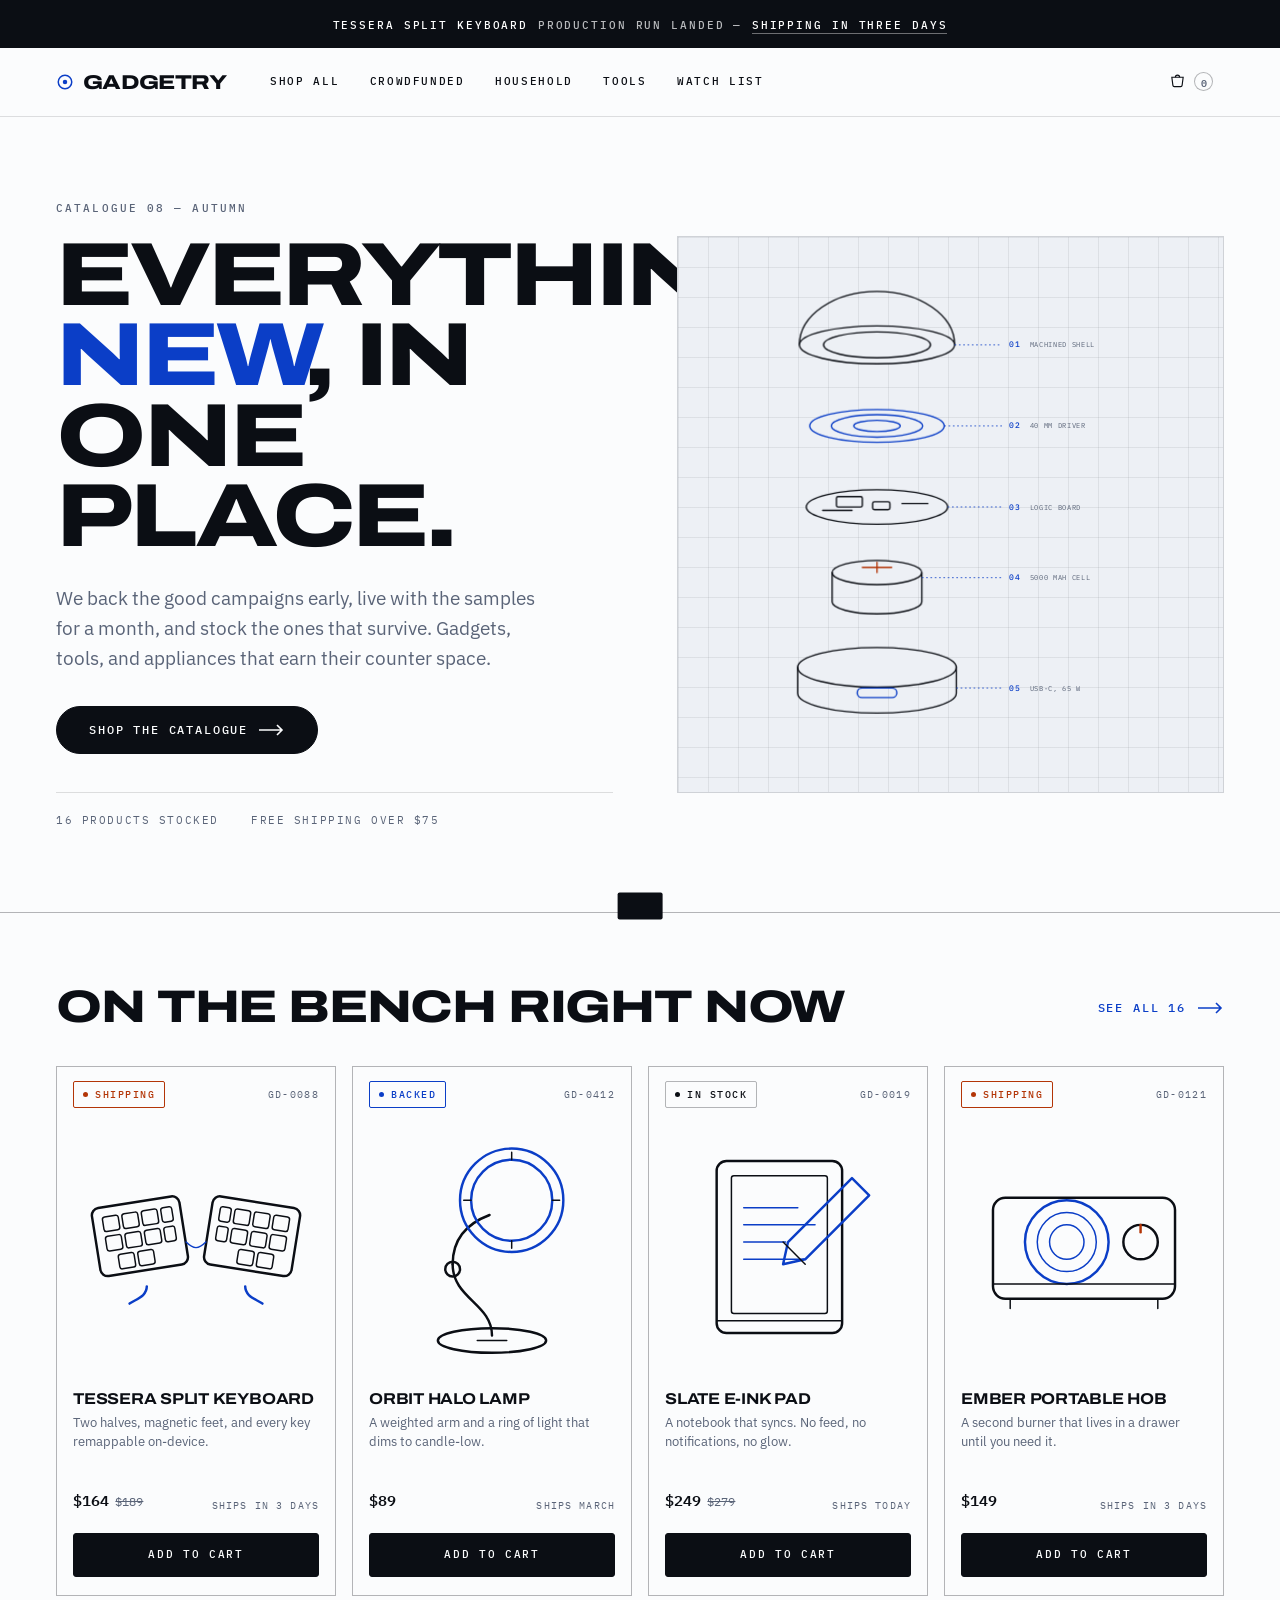
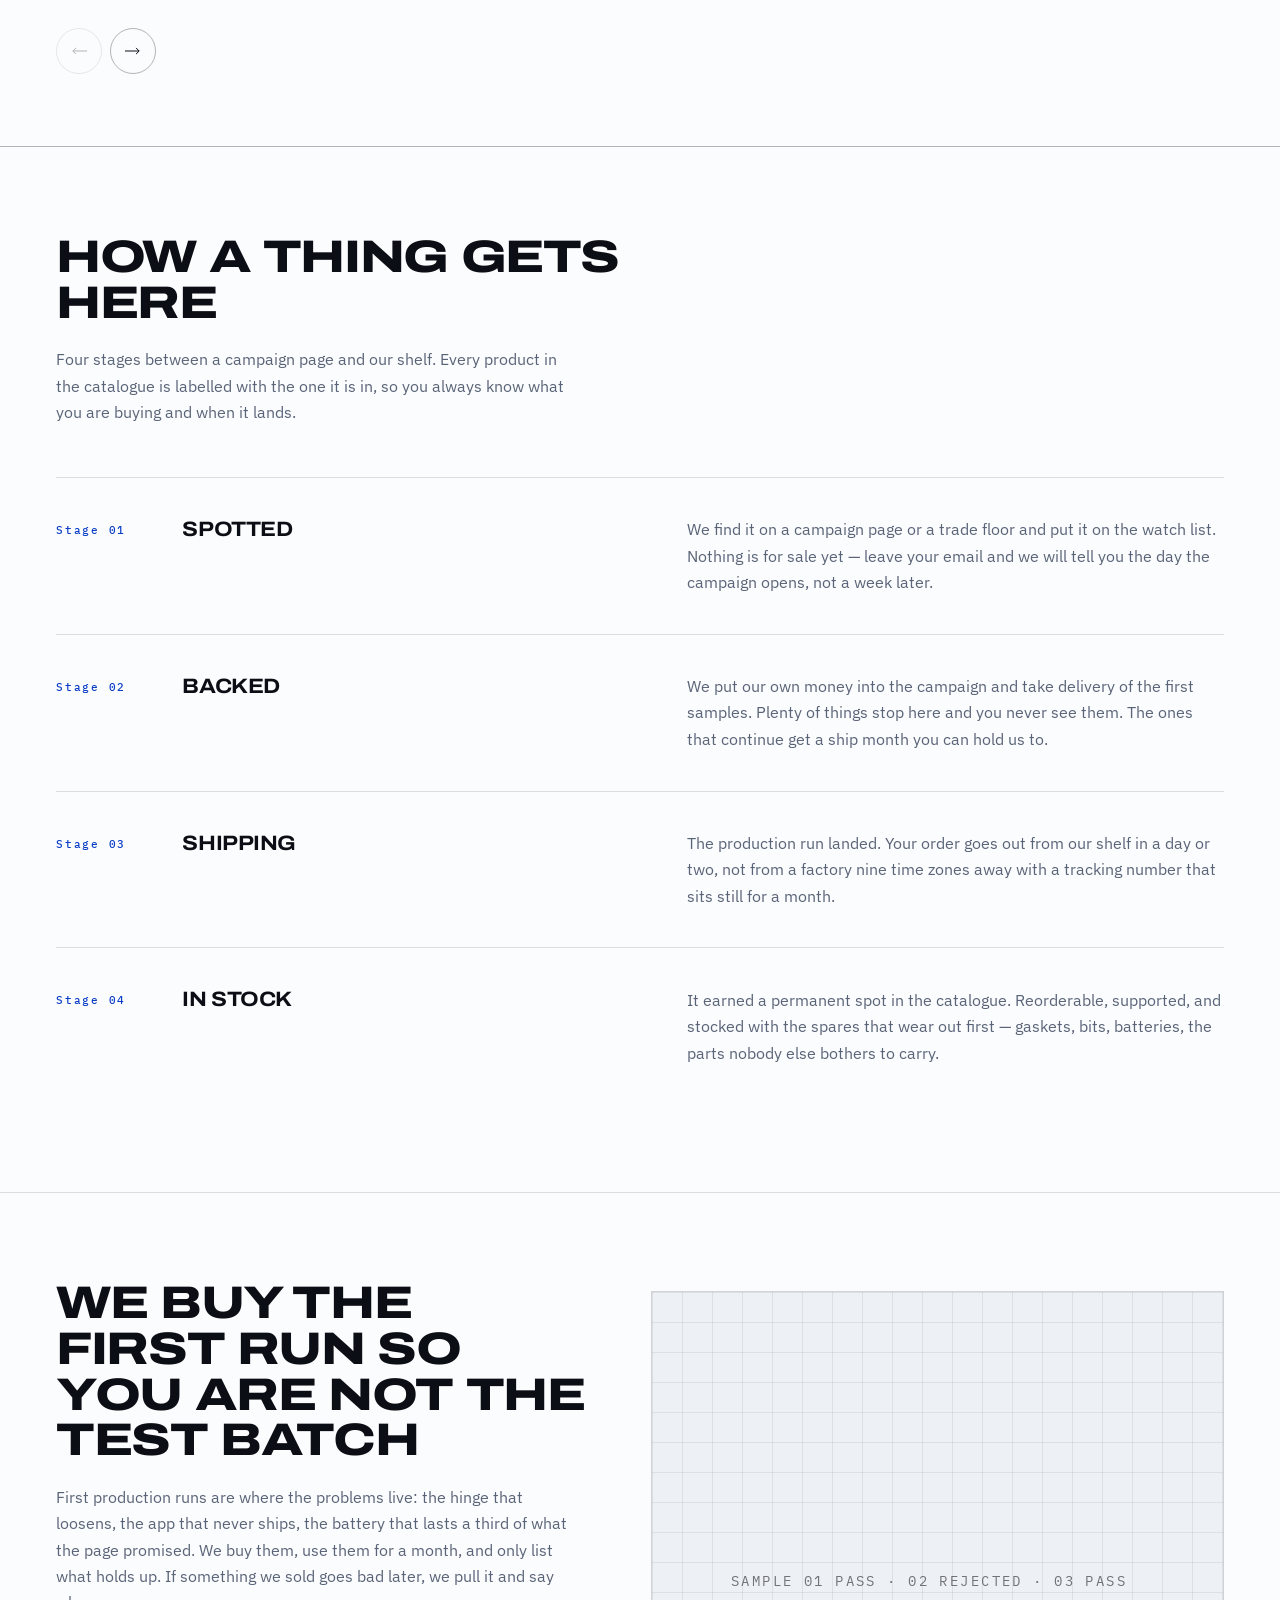
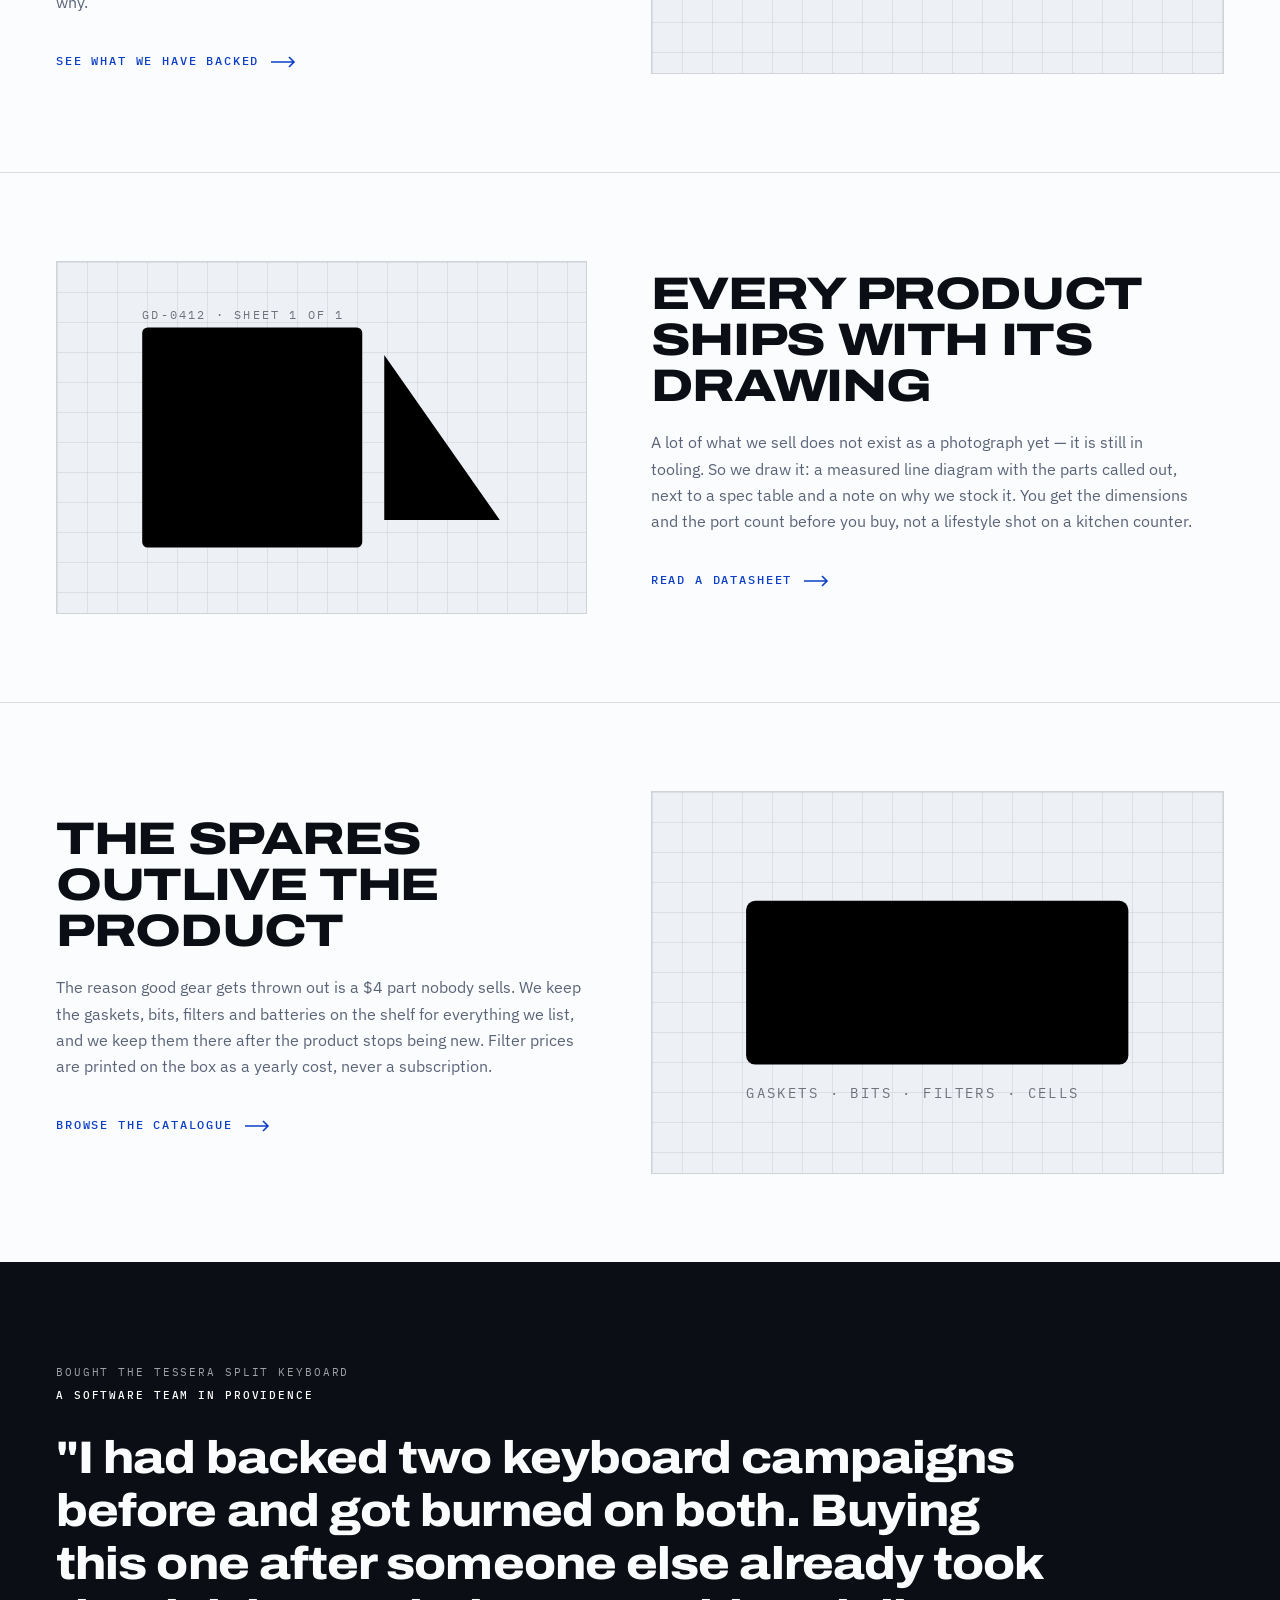
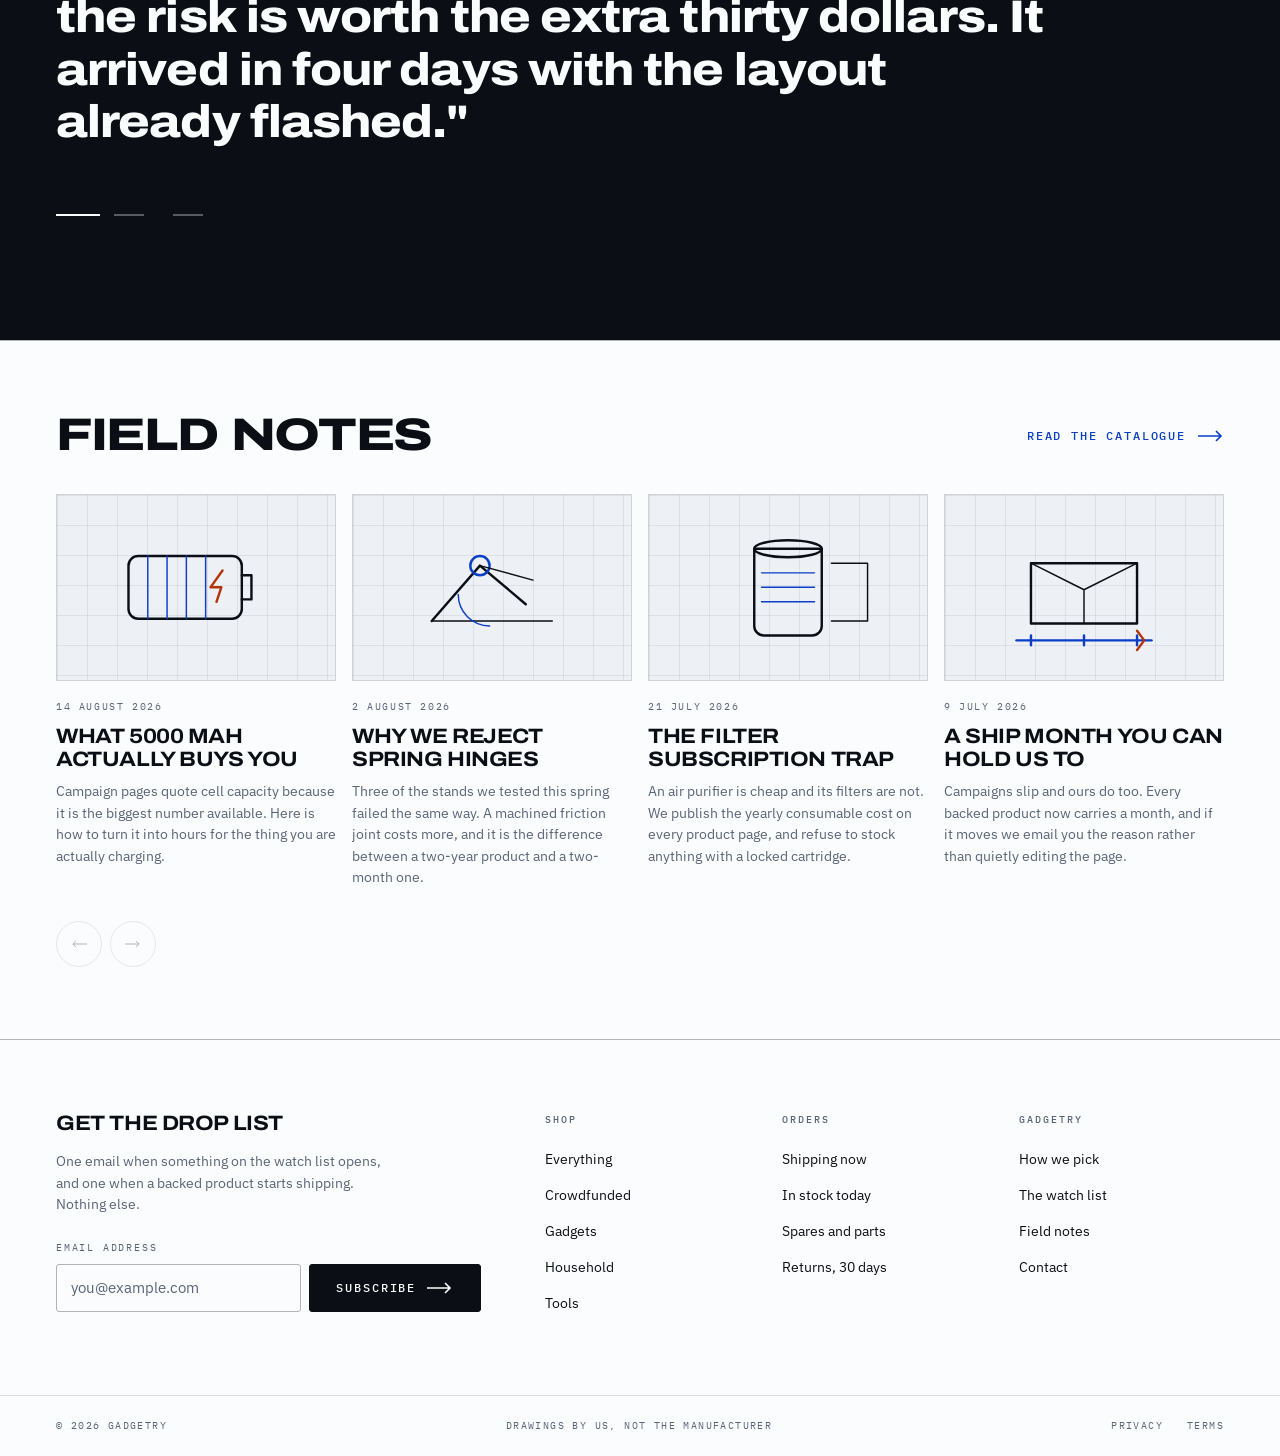
==== commit 953173f2: "Rebuild the home page on the reference section structure Adopts the section rhythm and CSS conventio" ====
--- a/index.html
+++ b/index.html
@@ -6,73 +6,95 @@
 <title>Gadgetry — Everything new, in one place</title>
 <meta name="description" content="Gadgetry stocks crowdfunded gear, new gadgets, household appliances and tools. We back the campaigns early, live with the samples, and sell the ones that survive.">
 <meta name="theme-color" content="#0b0e14">
+<link rel="canonical" href="https://jhughes281.github.io/gadgetry/">
 <meta property="og:title" content="Gadgetry — Everything new, in one place">
 <meta property="og:description" content="Crowdfunded gear, new gadgets, household appliances and tools — backed early, tested, then stocked.">
 <meta property="og:type" content="website">
+<meta property="og:url" content="https://jhughes281.github.io/gadgetry/">
+<meta property="og:image" content="https://jhughes281.github.io/gadgetry/assets/img/og.svg">
+<meta name="twitter:card" content="summary_large_image">
 <link rel="preconnect" href="https://fonts.googleapis.com">
 <link rel="preconnect" href="https://fonts.gstatic.com" crossorigin>
 <link href="https://fonts.googleapis.com/css2?family=Archivo:wdth,wght@62.5..125,100..900&family=IBM+Plex+Mono:wght@400;500;600&family=IBM+Plex+Sans:wght@400;500;600;700&display=swap" rel="stylesheet">
 <link rel="stylesheet" href="assets/css/gadgetry.css">
-<link rel="icon" href="data:image/svg+xml,%3Csvg xmlns='http://www.w3.org/2000/svg' viewBox='0 0 32 32'%3E%3Crect width='32' height='32' fill='%230b0e14'/%3E%3Ccircle cx='16' cy='16' r='9' fill='none' stroke='%231b34d8' stroke-width='2.5'/%3E%3Ccircle cx='16' cy='16' r='3' fill='%23ff5b24'/%3E%3C/svg%3E">
+<link rel="icon" href="data:image/svg+xml,%3Csvg xmlns='http://www.w3.org/2000/svg' viewBox='0 0 32 32'%3E%3Crect width='32' height='32' fill='%230b0e14'/%3E%3Ccircle cx='16' cy='16' r='9' fill='none' stroke='%230b3ec7' stroke-width='2.5'/%3E%3Ccircle cx='16' cy='16' r='3' fill='%23b33507'/%3E%3C/svg%3E">
+<script type="application/ld+json">
+{
+  "@context": "https://schema.org",
+  "@type": "Store",
+  "name": "Gadgetry",
+  "description": "Crowdfunded gear, new gadgets, household appliances and tools — backed early, tested, then stocked.",
+  "url": "https://jhughes281.github.io/gadgetry/",
+  "slogan": "Everything new, in one place."
+}
+</script>
 </head>
 <body>
 
-<a class="skip" href="#main">Skip to content</a>
-
-<header class="masthead">
-  <div class="masthead-in">
-    <a class="brand" href="index.html">
-      <svg class="brand-mark" viewBox="0 0 24 24" aria-hidden="true"><circle cx="12" cy="12" r="9" fill="none" stroke="currentColor" stroke-width="2"/><circle cx="12" cy="12" r="3" fill="currentColor"/></svg>
-      Gadgetry
-    </a>
-    <ul class="nav" data-nav>
-      <li><a href="shop.html">Shop all</a></li>
-      <li><a href="shop.html?stage=shipping">New</a></li>
-      <li><a href="shop.html?cat=crowdfunded">Crowdfunded</a></li>
-      <li><a href="shop.html?cat=household">Home</a></li>
-      <li><a href="shop.html?cat=tools">Tools</a></li>
-    </ul>
-    <div class="masthead-end">
-      <button class="icon-btn menu-btn" data-menu aria-expanded="false" aria-label="Toggle menu">
+<a class="o-skip-link" href="#main-content">Skip to main content</a>
+
+<div class="c-announce">
+  <p class="c-announce__text">
+    <b>Tessera Split Keyboard</b> production run landed —
+    <a href="shop.html?stage=shipping">shipping in three days</a>
+  </p>
+</div>
+
+<header class="c-nav">
+  <div class="c-nav__bar">
+    <div class="c-nav__logo">
+      <a href="index.html" aria-label="Gadgetry, go to homepage">
+        <svg class="c-nav__mark" viewBox="0 0 24 24" aria-hidden="true"><circle cx="12" cy="12" r="9" fill="none" stroke="currentColor" stroke-width="2"/><circle cx="12" cy="12" r="3" fill="currentColor"/></svg>
+        Gadgetry
+      </a>
+    </div>
+
+    <nav class="c-nav__nav" id="main-nav" data-nav>
+      <h2 class="u-visually-hidden">Main navigation</h2>
+      <ul class="c-nav__list o-list">
+        <li class="c-nav__item"><a href="shop.html">Shop all</a></li>
+        <li class="c-nav__item"><a href="shop.html?cat=crowdfunded">Crowdfunded</a></li>
+        <li class="c-nav__item"><a href="shop.html?cat=household">Household</a></li>
+        <li class="c-nav__item"><a href="shop.html?cat=tools">Tools</a></li>
+        <li class="c-nav__item"><a href="shop.html?stage=spotted">Watch list</a></li>
+      </ul>
+      <div class="c-nav__footer">
+        <a class="o-btn o-btn--ghost o-btn--arrow" href="#newsletter">Get the drop list</a>
+      </div>
+    </nav>
+
+    <div class="c-nav__controls">
+      <button class="c-nav__btn c-nav__toggle" data-menu aria-expanded="false" aria-controls="main-nav" aria-label="Open navigation">
         <svg viewBox="0 0 24 24" fill="none" stroke="currentColor" stroke-width="1.8" aria-hidden="true"><path d="M3 7h18M3 12h18M3 17h18"/></svg>
       </button>
-      <button class="icon-btn" data-open-cart aria-label="Open cart">
+      <button class="c-nav__btn" data-open-cart aria-label="Open cart" aria-haspopup="dialog">
         <svg viewBox="0 0 24 24" fill="none" stroke="currentColor" stroke-width="1.6" aria-hidden="true"><path d="M4 6h16l-1.5 11.5a2 2 0 0 1-2 1.75H7.5a2 2 0 0 1-2-1.75z"/><path d="M9 6a3 3 0 0 1 6 0"/></svg>
-        <span class="cart-count" data-cart-count data-empty="true">0</span>
+        <span class="c-nav__counter" data-cart-count data-empty="true">0</span>
       </button>
     </div>
   </div>
 </header>
 
-<div class="ticker">
-  <div class="ticker-track" data-ticker></div>
-</div>
-
-<main id="main">
-
-  <!-- ===================================================== HERO ======= -->
-  <section class="hero wrap">
-    <div>
-      <p class="eyebrow">Catalogue 08 — Autumn</p>
-      <h1 class="display hero-title">Everything <em>new</em>, in one place.</h1>
-      <p class="lede">We back the good campaigns early, live with the samples for a month, and stock the ones that survive. Gadgets, tools, and appliances that earn their counter space.</p>
-
-      <div class="hero-meta">
-        <span class="hero-stat"><b>214</b> in the catalogue</span>
-        <span class="hero-stat"><b>18</b> added this week</span>
-        <span class="hero-stat"><b>41</b> campaigns backed</span>
-      </div>
-
-      <div class="hero-cta">
-        <a class="btn" href="shop.html">Shop the catalogue</a>
-        <a class="btn btn-ghost" href="shop.html?stage=shipping">See what just shipped</a>
+<main id="main-content" tabindex="-1">
+
+  <!-- ===================================================== HERO ========= -->
+  <section class="c-hero l-wrapper">
+    <div class="c-hero__content">
+      <p class="o-eyebrow">Catalogue 08 — Autumn</p>
+      <h1 class="c-hero__headline o-title--large">Everything <em>new</em>, in one place.</h1>
+      <p class="c-hero__text o-text o-text--lead">We back the good campaigns early, live with the samples for a month, and stock the ones that survive. Gadgets, tools, and appliances that earn their counter space.</p>
+      <a class="c-hero__cta o-btn o-btn--rounded o-btn--arrow" href="shop.html">Shop the catalogue</a>
+
+      <div class="c-hero__meta">
+        <span class="c-hero__meta-item">16 products stocked</span>
+        <span class="c-hero__meta-item">Free shipping over $75</span>
       </div>
     </div>
 
     <!-- The exploded view is the thesis: we know these things part by part,
          because we take delivery before anyone else does. -->
-    <div class="exploded">
-      <svg viewBox="0 0 520 570" role="img" aria-label="Exploded technical drawing of a gadget: machined shell, 40 mm driver, logic board, 5000 mAh cell and USB-C base">
+    <div class="c-hero__image-wrap o-plate">
+      <svg class="c-hero__image" viewBox="0 0 520 570" role="img" aria-label="Exploded technical drawing of a gadget: machined shell, 40 mm driver, logic board, 5000 mAh cell and USB-C base">
         <g class="exp-layer" style="--i:0;--from:70px">
           <path class="exp-part" d="M85 88a90 62 0 0 1 180 0"/>
           <ellipse class="exp-fill" cx="175" cy="88" rx="90" ry="22"/>
@@ -99,7 +121,6 @@
           <path class="exp-part" d="M83 462v30a92 23 0 0 0 184 0v-30"/>
           <rect class="exp-part exp-accent" x="152" y="486" width="46" height="11" rx="5.5"/>
         </g>
-
         <g class="exp-callout" style="--i:0">
           <path class="exp-leader" d="M265 88h55"/>
           <text class="exp-num" x="328" y="91">01</text>
@@ -129,102 +150,328 @@
     </div>
   </section>
 
-  <!-- =============================================== STAGE RAIL ======= -->
-  <!-- A real sequence: a product moves through these in order, and the stage
-       chip on every card refers back to it. That is what the numbering is for. -->
-  <section class="stages wrap">
-    <div class="rule">
-      <span class="rule-code">SEC.01</span>
-      <h2 class="rule-title">How a thing gets here</h2>
-      <span class="rule-aside">Four stages</span>
-    </div>
-    <ol class="stage-grid">
-      <li class="stage">
-        <span class="stage-step">STEP 01</span>
-        <h3 class="stage-name">Spotted</h3>
-        <p class="stage-copy">We find it on a campaign page or a trade floor and put it on the watch list. Nothing is for sale yet — you can ask us to email you when it opens.</p>
-      </li>
-      <li class="stage">
-        <span class="stage-step">STEP 02</span>
-        <h3 class="stage-name">Backed</h3>
-        <p class="stage-copy">We put our own money into the campaign and take the first samples. Plenty of things stop here, and you never see them.</p>
-      </li>
-      <li class="stage">
-        <span class="stage-step">STEP 03</span>
-        <h3 class="stage-name">Shipping</h3>
-        <p class="stage-copy">The production run landed. Your order goes out from our shelf in a day or two, not from a factory nine time zones away.</p>
-      </li>
-      <li class="stage">
-        <span class="stage-step">STEP 04</span>
-        <h3 class="stage-name">In stock</h3>
-        <p class="stage-copy">It earned a permanent spot in the catalogue. Reorderable, supported, and stocked with the spares that wear out first.</p>
+  <!-- ============================================== PRODUCT SLIDER ====== -->
+  <section class="l-slider l-wrapper" data-slider>
+    <div class="l-slider__header">
+      <h2 class="l-slider__title o-title--medium">On the bench right now</h2>
+      <a class="l-slider__link o-link--arrow" href="shop.html">See all 16</a>
+    </div>
+    <ul class="l-slider__list o-list" data-slider-track data-grid="featured"></ul>
+    <div class="l-slider__btns">
+      <button class="l-slider__btn" data-slider-prev aria-label="Previous products">
+        <svg viewBox="0 0 26 12" fill="none" stroke="currentColor" stroke-width="1.6" aria-hidden="true" style="transform:rotate(180deg)"><path d="M0 6h23M18 1l5 5-5 5"/></svg>
+      </button>
+      <button class="l-slider__btn" data-slider-next aria-label="Next products">
+        <svg viewBox="0 0 26 12" fill="none" stroke="currentColor" stroke-width="1.6" aria-hidden="true"><path d="M0 6h23M18 1l5 5-5 5"/></svg>
+      </button>
+    </div>
+  </section>
+
+  <!-- ============================================== SPLITTED SECTION ==== -->
+  <!-- Numbered because a product genuinely moves through these in order,
+       and the stage chip on every card refers back to this list. -->
+  <section class="c-splitted l-wrapper">
+    <div class="c-splitted__header">
+      <h2 class="c-splitted__title o-title--medium">How a thing gets here</h2>
+      <p class="c-splitted__intro o-text">Four stages between a campaign page and our shelf. Every product in the catalogue is labelled with the one it is in, so you always know what you are buying and when it lands.</p>
+    </div>
+
+    <ol class="o-list">
+      <li class="c-splitted__item">
+        <span class="c-splitted__num">Stage 01</span>
+        <h3 class="c-splitted__name o-title--small">Spotted</h3>
+        <p class="c-splitted__text o-text">We find it on a campaign page or a trade floor and put it on the watch list. Nothing is for sale yet — leave your email and we will tell you the day the campaign opens, not a week later.</p>
+      </li>
+      <li class="c-splitted__item">
+        <span class="c-splitted__num">Stage 02</span>
+        <h3 class="c-splitted__name o-title--small">Backed</h3>
+        <p class="c-splitted__text o-text">We put our own money into the campaign and take delivery of the first samples. Plenty of things stop here and you never see them. The ones that continue get a ship month you can hold us to.</p>
+      </li>
+      <li class="c-splitted__item">
+        <span class="c-splitted__num">Stage 03</span>
+        <h3 class="c-splitted__name o-title--small">Shipping</h3>
+        <p class="c-splitted__text o-text">The production run landed. Your order goes out from our shelf in a day or two, not from a factory nine time zones away with a tracking number that sits still for a month.</p>
+      </li>
+      <li class="c-splitted__item">
+        <span class="c-splitted__num">Stage 04</span>
+        <h3 class="c-splitted__name o-title--small">In stock</h3>
+        <p class="c-splitted__text o-text">It earned a permanent spot in the catalogue. Reorderable, supported, and stocked with the spares that wear out first — gaskets, bits, batteries, the parts nobody else bothers to carry.</p>
       </li>
     </ol>
   </section>
 
-  <!-- ================================================== FEATURED ====== -->
-  <section class="wrap">
-    <div class="rule">
-      <span class="rule-code">SEC.02</span>
-      <h2 class="rule-title">On the bench right now</h2>
-      <a class="rule-aside" href="shop.html">All 16 →</a>
-    </div>
-    <div class="grid" data-grid="featured"></div>
-  </section>
-
-  <!-- ====================================================== BAND ====== -->
-  <section class="band">
-    <div class="band-in">
-      <h2>We buy the first run so you are not the test batch.</h2>
-      <div>
-        <p>First production runs are where the problems live: the hinge that loosens, the app that never ships, the battery that lasts a third of what the page promised. We buy them, use them for a month, and only list what holds up. If something we sold goes bad later, we pull it and tell you why.</p>
-        <a class="btn" href="shop.html?stage=backed">See what we have backed</a>
-      </div>
+  <!-- ================================================ PROMO SECTIONS ==== -->
+  <section class="c-promo l-wrapper">
+    <div class="c-promo__content">
+      <h2 class="c-promo__headline o-title--medium">We buy the first run so you are not the test batch</h2>
+      <p class="o-text">First production runs are where the problems live: the hinge that loosens, the app that never ships, the battery that lasts a third of what the page promised. We buy them, use them for a month, and only list what holds up. If something we sold goes bad later, we pull it and say why.</p>
+      <a class="c-promo__link o-link--arrow" href="shop.html?stage=backed">See what we have backed</a>
+    </div>
+    <div class="c-promo__img-wrap o-plate">
+      <svg class="c-promo__img" viewBox="0 0 300 200" role="img" aria-label="Drawing of three sample units on a bench, one marked with a rejection cross">
+        <g class="ln" fill="none">
+          <rect x="26" y="86" width="66" height="58" rx="6"/>
+          <rect x="117" y="72" width="66" height="72" rx="6"/>
+          <rect x="208" y="96" width="66" height="48" rx="6"/>
+          <path d="M14 144h272"/>
+        </g>
+        <g class="ln ln-thin">
+          <path d="M40 104h38M40 118h24"/>
+          <path d="M131 90h38M131 104h38M131 118h20"/>
+          <path d="M222 112h38M222 126h24"/>
+        </g>
+        <path class="ln ln-hot" d="M126 62l48 48M174 62l-48 48"/>
+        <g class="ln ln-blue ln-thin"><path d="M59 60v18M59 60l-6 8M59 60l6 8"/></g>
+        <g class="ln ln-blue ln-thin"><path d="M241 60v28M241 60l-6 8M241 60l6 8"/></g>
+        <text x="14" y="168" font-family="IBM Plex Mono, monospace" font-size="9" letter-spacing="1.6" fill="currentColor" opacity="0.55">SAMPLE 01 PASS &#183; 02 REJECTED &#183; 03 PASS</text>
+      </svg>
+    </div>
+  </section>
+
+  <section class="c-promo c-promo--reverse l-wrapper">
+    <div class="c-promo__content">
+      <h2 class="c-promo__headline o-title--medium">Every product ships with its drawing</h2>
+      <p class="o-text">A lot of what we sell does not exist as a photograph yet — it is still in tooling. So we draw it: a measured line diagram with the parts called out, next to a spec table and a note on why we stock it. You get the dimensions and the port count before you buy, not a lifestyle shot on a kitchen counter.</p>
+      <a class="c-promo__link o-link--arrow" href="product.html?id=orbit-halo-lamp">Read a datasheet</a>
+    </div>
+    <div class="c-promo__img-wrap o-plate">
+      <svg class="c-promo__img" viewBox="0 0 300 200" role="img" aria-label="Drawing of a datasheet page with a dimensioned product diagram and a spec table">
+        <rect class="ln" x="20" y="20" width="160" height="160" rx="4"/>
+        <circle class="ln ln-blue" cx="86" cy="76" r="30"/>
+        <circle class="ln ln-blue ln-thin" cx="86" cy="76" r="18"/>
+        <g class="ln ln-thin ln-blue">
+          <path d="M56 118h60M56 114v8M116 114v8"/>
+          <path d="M136 46v60M132 46h8M132 106h8"/>
+        </g>
+        <g class="ln ln-thin"><path d="M36 138h128M36 152h96M36 166h116"/></g>
+        <g class="ln ln-thin ln-blue"><path d="M116 62h58M174 62l-6-4M174 62l-6 4"/></g>
+        <g class="ln"><path d="M196 40h84M196 40v120h84"/></g>
+        <g class="ln ln-thin"><path d="M204 62h68M204 82h68M204 102h68M204 122h44"/></g>
+        <text x="20" y="14" font-family="IBM Plex Mono, monospace" font-size="8.5" letter-spacing="1.6" fill="currentColor" opacity="0.55">GD-0412 &#183; SHEET 1 OF 1</text>
+      </svg>
+    </div>
+  </section>
+
+  <section class="c-promo l-wrapper">
+    <div class="c-promo__content">
+      <h2 class="c-promo__headline o-title--medium">The spares outlive the product</h2>
+      <p class="o-text">The reason good gear gets thrown out is a $4 part nobody sells. We keep the gaskets, bits, filters and batteries on the shelf for everything we list, and we keep them there after the product stops being new. Filter prices are printed on the box as a yearly cost, never a subscription.</p>
+      <a class="c-promo__link o-link--arrow" href="shop.html">Browse the catalogue</a>
+    </div>
+    <div class="c-promo__img-wrap o-plate">
+      <svg class="c-promo__img" viewBox="0 0 300 200" role="img" aria-label="Drawing of a parts drawer holding gaskets, driver bits, a filter and a battery cell">
+        <rect class="ln" x="24" y="46" width="252" height="108" rx="6"/>
+        <g class="ln ln-thin"><path d="M87 46v108M150 46v108M213 46v108M24 100h252"/></g>
+        <circle class="ln ln-blue" cx="55" cy="73" r="15"/><circle class="ln ln-blue ln-thin" cx="55" cy="73" r="8"/>
+        <g class="ln ln-blue"><path d="M112 62h14v16l-7 8-7-8z"/></g>
+        <g class="ln"><path d="M170 62h24v26h-24z"/><path d="M174 62v26M182 62v26M190 62v26"/></g>
+        <g class="ln"><rect x="230" y="62" width="30" height="26" rx="3"/><path d="M238 58h14v4h-14z"/></g>
+        <circle class="ln ln-thin" cx="55" cy="127" r="11"/>
+        <g class="ln ln-thin"><path d="M108 118h24M108 127h24M108 136h16"/></g>
+        <g class="ln ln-thin"><rect x="166" y="116" width="32" height="22" rx="2"/></g>
+        <g class="ln ln-thin"><path d="M228 118h34M228 127h34M228 136h20"/></g>
+        <text x="24" y="176" font-family="IBM Plex Mono, monospace" font-size="9" letter-spacing="1.6" fill="currentColor" opacity="0.55">GASKETS &#183; BITS &#183; FILTERS &#183; CELLS</text>
+      </svg>
+    </div>
+  </section>
+
+  <!-- =================================================== TESTIMONIALS ==== -->
+  <!-- PLACEHOLDER COPY. These are written examples, not real customers.
+       Replace with genuine, attributable quotes before this goes live. -->
+  <section class="c-testimonials" data-testimonials>
+    <div class="l-wrapper">
+      <h2 class="u-visually-hidden">What buyers said</h2>
+
+      <div class="c-testimonials__slide" data-active="true">
+        <p class="c-testimonials__header">Bought the Tessera Split Keyboard
+          <strong class="c-testimonials__client">A software team in Providence</strong>
+        </p>
+        <blockquote class="c-testimonials__quote o-title--medium">"I had backed two keyboard campaigns before and got burned on both. Buying this one after someone else already took the risk is worth the extra thirty dollars. It arrived in four days with the layout already flashed."</blockquote>
+      </div>
+
+      <div class="c-testimonials__slide">
+        <p class="c-testimonials__header">Bought the Quiet Hour Air Scrubber
+          <strong class="c-testimonials__client">A ceramicist working from a home studio</strong>
+        </p>
+        <blockquote class="c-testimonials__quote o-title--medium">"The thing I actually needed to know was the yearly filter cost, and it was the second line on the page. Every other shop makes you find that out after you own the machine."</blockquote>
+      </div>
+
+      <div class="c-testimonials__slide">
+        <p class="c-testimonials__header">Bought the Torq Ratcheting Driver
+          <strong class="c-testimonials__client">A cabinet installer in Bristol</strong>
+        </p>
+        <blockquote class="c-testimonials__quote o-title--medium">"The drawing showed the swing arc in degrees. That is the only number that mattered to me and it was right there before I bought it. A photo would never have told me it fits inside a face frame."</blockquote>
+      </div>
+
+      <div class="c-testimonials__controls" role="tablist" aria-label="Choose a review">
+        <button class="c-testimonials__dot" role="tab" aria-selected="true" aria-label="Review 1 of 3"></button>
+        <button class="c-testimonials__dot" role="tab" aria-selected="false" aria-label="Review 2 of 3"></button>
+        <button class="c-testimonials__dot" role="tab" aria-selected="false" aria-label="Review 3 of 3"></button>
+      </div>
+    </div>
+  </section>
+
+  <!-- ================================================ JOURNAL SLIDER ==== -->
+  <section class="l-slider l-wrapper" data-slider>
+    <div class="l-slider__header">
+      <h2 class="l-slider__title o-title--medium">Field notes</h2>
+      <a class="l-slider__link o-link--arrow" href="shop.html">Read the catalogue</a>
+    </div>
+
+    <ul class="l-slider__list o-list" data-slider-track>
+      <li class="l-slider__slide">
+        <article class="c-journal-card">
+          <div class="c-journal-card__img-wrap o-plate">
+            <svg class="c-journal-card__img plate-art" viewBox="0 0 180 120" role="img" aria-label="Drawing of a battery cell cut away to show its layers">
+              <rect class="ln" x="34" y="34" width="94" height="52" rx="8"/>
+              <path class="ln" d="M128 50h8v20h-8"/>
+              <g class="ln ln-thin ln-blue"><path d="M50 34v52M66 34v52M82 34v52M98 34v52"/></g>
+              <path class="ln ln-hot" d="M112 46l-10 14h9l-4 12"/>
+            </svg>
+          </div>
+          <div class="c-journal-card__content">
+            <p class="c-journal-card__date">14 August 2026</p>
+            <h3 class="c-journal-card__title o-title--small"><a href="index.html#main-content">What 5000 mAh actually buys you</a></h3>
+            <p class="c-journal-card__text">Campaign pages quote cell capacity because it is the biggest number available. Here is how to turn it into hours for the thing you are actually charging.</p>
+          </div>
+        </article>
+      </li>
+
+      <li class="l-slider__slide">
+        <article class="c-journal-card">
+          <div class="c-journal-card__img-wrap o-plate">
+            <svg class="c-journal-card__img plate-art" viewBox="0 0 180 120" role="img" aria-label="Drawing of a hinge joint shown in two positions">
+              <path class="ln" d="M40 88l40-46M80 42l38 32"/>
+              <circle class="ln ln-blue" cx="80" cy="42" r="8"/>
+              <path class="ln ln-thin" d="M40 88h100"/>
+              <path class="ln ln-thin ln-blue" d="M62 66a26 26 0 0 0 26 26"/>
+              <path class="ln ln-thin" d="M80 42l44 12"/>
+            </svg>
+          </div>
+          <div class="c-journal-card__content">
+            <p class="c-journal-card__date">2 August 2026</p>
+            <h3 class="c-journal-card__title o-title--small"><a href="index.html#main-content">Why we reject spring hinges</a></h3>
+            <p class="c-journal-card__text">Three of the stands we tested this spring failed the same way. A machined friction joint costs more, and it is the difference between a two-year product and a two-month one.</p>
+          </div>
+        </article>
+      </li>
+
+      <li class="l-slider__slide">
+        <article class="c-journal-card">
+          <div class="c-journal-card__img-wrap o-plate">
+            <svg class="c-journal-card__img plate-art" viewBox="0 0 180 120" role="img" aria-label="Drawing of a filter stack inside a cylindrical housing">
+              <path class="ln" d="M62 28h56v64a8 8 0 0 1-8 8H70a8 8 0 0 1-8-8z"/>
+              <ellipse class="ln" cx="90" cy="28" rx="28" ry="7"/>
+              <g class="ln ln-thin ln-blue"><path d="M68 48h44M68 60h44M68 72h44"/></g>
+              <path class="ln ln-thin" d="M126 40h30M126 88h30M156 40v48"/>
+            </svg>
+          </div>
+          <div class="c-journal-card__content">
+            <p class="c-journal-card__date">21 July 2026</p>
+            <h3 class="c-journal-card__title o-title--small"><a href="index.html#main-content">The filter subscription trap</a></h3>
+            <p class="c-journal-card__text">An air purifier is cheap and its filters are not. We publish the yearly consumable cost on every product page, and refuse to stock anything with a locked cartridge.</p>
+          </div>
+        </article>
+      </li>
+
+      <li class="l-slider__slide">
+        <article class="c-journal-card">
+          <div class="c-journal-card__img-wrap o-plate">
+            <svg class="c-journal-card__img plate-art" viewBox="0 0 180 120" role="img" aria-label="Drawing of a shipping crate above a delivery timeline">
+              <path class="ln" d="M46 40h88v50H46z"/>
+              <path class="ln ln-thin" d="M46 40l44 22 44-22M90 62v28"/>
+              <path class="ln ln-blue" d="M34 104h112"/>
+              <g class="ln ln-blue"><path d="M46 100v8M90 100v8M134 100v8"/></g>
+              <path class="ln ln-hot" d="M134 96l6 8-6 8"/>
+            </svg>
+          </div>
+          <div class="c-journal-card__content">
+            <p class="c-journal-card__date">9 July 2026</p>
+            <h3 class="c-journal-card__title o-title--small"><a href="index.html#main-content">A ship month you can hold us to</a></h3>
+            <p class="c-journal-card__text">Campaigns slip and ours do too. Every backed product now carries a month, and if it moves we email you the reason rather than quietly editing the page.</p>
+          </div>
+        </article>
+      </li>
+    </ul>
+
+    <div class="l-slider__btns">
+      <button class="l-slider__btn" data-slider-prev aria-label="Previous notes">
+        <svg viewBox="0 0 26 12" fill="none" stroke="currentColor" stroke-width="1.6" aria-hidden="true" style="transform:rotate(180deg)"><path d="M0 6h23M18 1l5 5-5 5"/></svg>
+      </button>
+      <button class="l-slider__btn" data-slider-next aria-label="Next notes">
+        <svg viewBox="0 0 26 12" fill="none" stroke="currentColor" stroke-width="1.6" aria-hidden="true"><path d="M0 6h23M18 1l5 5-5 5"/></svg>
+      </button>
     </div>
   </section>
 
 </main>
 
-<footer class="foot">
-  <div class="wrap">
-    <div class="foot-grid">
-      <div>
-        <p class="foot-brand">Gadgetry</p>
-        <p class="foot-note">Crowdfunded gear, new gadgets, household appliances and tools — backed early, tested, then stocked.</p>
-      </div>
-      <div>
-        <h4>Shop</h4>
-        <ul>
-          <li><a href="shop.html">Everything</a></li>
-          <li><a href="shop.html?cat=crowdfunded">Crowdfunded</a></li>
-          <li><a href="shop.html?cat=gadgets">Gadgets</a></li>
-          <li><a href="shop.html?cat=household">Household</a></li>
-          <li><a href="shop.html?cat=tools">Tools</a></li>
-        </ul>
-      </div>
-      <div>
-        <h4>Orders</h4>
-        <ul>
-          <li><a href="shop.html">Shipping</a></li>
-          <li><a href="shop.html">Returns, 30 days</a></li>
-          <li><a href="shop.html">Track an order</a></li>
-          <li><a href="shop.html">Spares and parts</a></li>
-        </ul>
-      </div>
-      <div>
-        <h4>Gadgetry</h4>
-        <ul>
-          <li><a href="index.html#main">How we pick</a></li>
-          <li><a href="shop.html?stage=spotted">The watch list</a></li>
-          <li><a href="index.html">Contact</a></li>
-        </ul>
-      </div>
-    </div>
-    <div class="foot-base">
-      <span>© 2026 Gadgetry</span>
-      <span>Free shipping over $75 · 30-day returns</span>
-      <span>Drawings by us, not the manufacturer</span>
-    </div>
+<footer class="c-footer">
+  <div class="c-footer__inner l-wrapper">
+    <div class="c-newsletter" id="newsletter">
+      <h2 class="c-newsletter__headline o-title--small">Get the drop list</h2>
+      <p class="c-newsletter__text">One email when something on the watch list opens, and one when a backed product starts shipping. Nothing else.</p>
+
+      <!-- Set data-endpoint to a form handler (Formspree, Buttondown, Mailchimp)
+           to make this live. Until then it validates and reports honestly. -->
+      <form class="c-newsletter__form" data-newsletter data-endpoint="" novalidate>
+        <label class="c-newsletter__label" for="drop-email">Email address</label>
+        <div class="c-newsletter__field">
+          <input class="c-newsletter__input" type="email" id="drop-email" name="email" autocomplete="email" placeholder="you@example.com" required>
+          <button class="o-btn o-btn--arrow" type="submit">Subscribe</button>
+        </div>
+        <div class="c-newsletter__pot" aria-hidden="true">
+          <label for="drop-company">Company</label>
+          <input type="text" id="drop-company" name="company" tabindex="-1" autocomplete="off">
+        </div>
+        <p class="c-newsletter__note" data-newsletter-note role="status" aria-live="polite"></p>
+      </form>
+    </div>
+
+    <nav class="c-footer__nav">
+      <h2 class="u-visually-hidden">Footer navigation</h2>
+      <ul class="c-footer__nav-list o-list">
+        <li>
+          <h3 class="c-footer__heading">Shop</h3>
+          <ul class="o-list">
+            <li class="c-footer__child-item"><a href="shop.html">Everything</a></li>
+            <li class="c-footer__child-item"><a href="shop.html?cat=crowdfunded">Crowdfunded</a></li>
+            <li class="c-footer__child-item"><a href="shop.html?cat=gadgets">Gadgets</a></li>
+            <li class="c-footer__child-item"><a href="shop.html?cat=household">Household</a></li>
+            <li class="c-footer__child-item"><a href="shop.html?cat=tools">Tools</a></li>
+          </ul>
+        </li>
+        <li>
+          <h3 class="c-footer__heading">Orders</h3>
+          <ul class="o-list">
+            <li class="c-footer__child-item"><a href="shop.html?stage=shipping">Shipping now</a></li>
+            <li class="c-footer__child-item"><a href="shop.html?stage=stock">In stock today</a></li>
+            <li class="c-footer__child-item"><a href="shop.html">Spares and parts</a></li>
+            <li class="c-footer__child-item"><a href="#newsletter">Returns, 30 days</a></li>
+          </ul>
+        </li>
+        <li>
+          <h3 class="c-footer__heading">Gadgetry</h3>
+          <ul class="o-list">
+            <li class="c-footer__child-item"><a href="index.html#main-content">How we pick</a></li>
+            <li class="c-footer__child-item"><a href="shop.html?stage=spotted">The watch list</a></li>
+            <li class="c-footer__child-item"><a href="index.html#main-content">Field notes</a></li>
+            <li class="c-footer__child-item"><a href="#newsletter">Contact</a></li>
+          </ul>
+        </li>
+      </ul>
+    </nav>
+  </div>
+
+  <div class="c-footer__base l-wrapper">
+    <p>&#169; 2026 Gadgetry</p>
+    <p>Drawings by us, not the manufacturer</p>
+    <nav aria-label="Legal">
+      <ul class="c-footer__legal-list o-list">
+        <li class="c-footer__legal-item"><a href="#newsletter">Privacy</a></li>
+        <li class="c-footer__legal-item"><a href="#newsletter">Terms</a></li>
+      </ul>
+    </nav>
   </div>
 </footer>
 
--- a/assets/css/gadgetry.css
+++ b/assets/css/gadgetry.css
@@ -1,114 +1,175 @@
 /* ==========================================================================
-   GADGETRY — spec-sheet commerce
-   Everything is a technical drawing until it arrives.
-
-   Tokens
-   ink      #0B0E14   cool near-black — text, dark surfaces
-   paper    #E6EAF1   cool drafting-paper grey — page ground
-   sheet    #FAFBFD   near-white — card surface
-   cobalt   #1B34D8   blueprint blue — primary, rules, links
-   signal   #FF5B24   the one hot accent — live / shipping / limited
-   zinc     #6E7891   muted labels and hairlines
+   GADGETRY
+   Structure follows the reference build: o- objects, c- components,
+   l- layout, u- utilities, js- hooks.
+
+   Palette — 5 values, all from the drafting-room subject.
+   ink    #0B0E14  text and dark surfaces
+   sheet  #FBFCFD  page ground
+   paper  #EDF0F5  drafting-paper plates behind every drawing
+   cobalt #0B3EC7  blueprint blue: rules, arrows, the one accent
+   rust   #B33507  live / shipping states only
    ========================================================================== */
 
 :root {
   --ink: #0b0e14;
-  --paper: #e6eaf1;
-  --sheet: #fafbfd;
-  --cobalt: #1b34d8;
-  --cobalt-soft: rgba(27, 52, 216, 0.1);
-  --signal: #ff5b24;
-  /* Signal at full chroma is only 3:1 on our grounds, so text and filled
-     badges use the darkened cut. The bright one stays for strokes and rules. */
-  --signal-ink: #b33507;
+  --sheet: #fbfcfd;
+  --paper: #edf0f5;
+  --cobalt: #0b3ec7;
+  --rust: #b33507;
   --zinc: #5a6478;
 
+  --ground: var(--sheet);
+  --plate: var(--paper);
   --text: var(--ink);
   --text-mute: var(--zinc);
-  --ground: var(--paper);
-  --surface: var(--sheet);
-  --line: rgba(11, 14, 20, 0.14);
-  --line-strong: rgba(11, 14, 20, 0.32);
+  --line: rgba(11, 14, 20, 0.13);
+  --line-strong: rgba(11, 14, 20, 0.3);
   --draw: var(--ink);
 
   --font-display: "Archivo", "Arial Black", system-ui, sans-serif;
   --font-body: "IBM Plex Sans", system-ui, -apple-system, sans-serif;
-  --font-mono: "IBM Plex Mono", ui-monospace, "SF Mono", Menlo, monospace;
-
-  --pad: clamp(1.15rem, 4vw, 3.25rem);
+  --font-mono: "IBM Plex Mono", ui-monospace, Menlo, monospace;
+
+  --gut: clamp(1.15rem, 4.5vw, 3.5rem);
   --max: 1440px;
-  --radius: 3px;
+  --nav-height: 68px;
   --ease: cubic-bezier(0.2, 0.7, 0.3, 1);
-}
-
-:root:not([data-theme="light"]) {
-  color-scheme: light;
+
+  --arrow: url("data:image/svg+xml,%3Csvg xmlns='http://www.w3.org/2000/svg' viewBox='0 0 26 12'%3E%3Cpath d='M0 6h23M18 1l5 5-5 5' fill='none' stroke='%23000' stroke-width='1.6'/%3E%3C/svg%3E");
 }
 
 @media (prefers-color-scheme: dark) {
   :root:not([data-theme="light"]) {
+    --ground: #080a0f;
+    --plate: #141924;
     --text: #e9edf5;
-    --text-mute: #8d97ad;
-    --ground: #080a0f;
-    --surface: #11151e;
-    --line: rgba(233, 237, 245, 0.15);
-    --line-strong: rgba(233, 237, 245, 0.34);
-    --cobalt: #6a80ff;
-    --cobalt-soft: rgba(106, 128, 255, 0.14);
-    --signal-ink: #ff7a45;
+    --text-mute: #949eb4;
+    --line: rgba(233, 237, 245, 0.14);
+    --line-strong: rgba(233, 237, 245, 0.32);
+    --cobalt: #7d93ff;
+    --rust: #ff7a45;
     --draw: #e9edf5;
     color-scheme: dark;
   }
 }
 
-*,
-*::before,
-*::after {
-  box-sizing: border-box;
-  margin: 0;
-  padding: 0;
-}
-
-html {
-  scroll-behavior: smooth;
-  -webkit-text-size-adjust: 100%;
-}
-
+*, *::before, *::after { box-sizing: border-box; margin: 0; padding: 0; }
+html { -webkit-text-size-adjust: 100%; scroll-behavior: smooth; }
 body {
   background: var(--ground);
   color: var(--text);
   font-family: var(--font-body);
   font-size: 16px;
-  line-height: 1.55;
+  line-height: 1.6;
   overflow-x: hidden;
   -webkit-font-smoothing: antialiased;
 }
-
-img,
-svg {
-  display: block;
-  max-width: 100%;
-}
-
-a {
-  color: inherit;
-  text-decoration: none;
-}
-
-button,
-input,
-select {
-  font: inherit;
-  color: inherit;
-}
-
-:focus-visible {
-  outline: 2px solid var(--cobalt);
-  outline-offset: 3px;
-  border-radius: 1px;
-}
-
-.sr {
+img, svg { display: block; max-width: 100%; }
+a { color: inherit; text-decoration: none; }
+button, input, select { font: inherit; color: inherit; }
+:focus-visible { outline: 2px solid var(--cobalt); outline-offset: 3px; border-radius: 1px; }
+
+/* ============================================================== OBJECTS == */
+
+.o-list { list-style: none; }
+
+.o-title--large, .o-title--medium, .o-title--small {
+  font-family: var(--font-display);
+  font-weight: 800;
+  font-stretch: 125%;
+  letter-spacing: -0.035em;
+  text-transform: uppercase;
+}
+.o-title--large { font-size: clamp(2.55rem, 7.4vw, 5.6rem); line-height: 0.9; }
+.o-title--medium { font-size: clamp(1.55rem, 3.7vw, 2.85rem); line-height: 1; letter-spacing: -0.03em; }
+.o-title--small { font-size: clamp(1.05rem, 1.7vw, 1.3rem); line-height: 1.12; font-stretch: 112%; font-weight: 700; letter-spacing: -0.02em; }
+
+.o-eyebrow {
+  font-family: var(--font-mono);
+  font-size: 10.5px;
+  font-weight: 500;
+  letter-spacing: 0.2em;
+  text-transform: uppercase;
+  color: var(--text-mute);
+}
+
+.o-text { font-size: clamp(0.97rem, 1.15vw, 1.08rem); line-height: 1.7; color: var(--text-mute); }
+.o-text--lead { font-size: clamp(1.05rem, 1.45vw, 1.28rem); line-height: 1.62; }
+
+.o-btn {
+  display: inline-flex;
+  align-items: center;
+  justify-content: center;
+  gap: 0.7rem;
+  min-height: 46px;
+  padding: 0.85rem 1.65rem;
+  font-family: var(--font-mono);
+  font-size: 11.5px;
+  font-weight: 500;
+  letter-spacing: 0.16em;
+  text-transform: uppercase;
+  border: 1px solid var(--text);
+  background: var(--text);
+  color: var(--ground);
+  border-radius: 3px;
+  cursor: pointer;
+  transition: background 0.2s var(--ease), border-color 0.2s var(--ease), color 0.2s var(--ease);
+}
+.o-btn:hover { background: var(--cobalt); border-color: var(--cobalt); color: #fff; }
+.o-btn:disabled { opacity: 0.45; cursor: not-allowed; }
+.o-btn--rounded { border-radius: 46px; padding-left: 2rem; padding-right: 2rem; }
+.o-btn--ghost { background: transparent; color: var(--text); border-color: var(--line-strong); }
+.o-btn--ghost:hover { background: transparent; color: var(--cobalt); border-color: var(--cobalt); }
+.o-btn--block { width: 100%; }
+.o-btn--sm { min-height: 40px; padding: 0.6rem 1.05rem; font-size: 10.5px; }
+
+/* The arrow is the signature: every forward action grows one. */
+.o-btn--arrow::after, .o-link--arrow::after {
+  content: "";
+  width: 26px;
+  height: 12px;
+  flex: none;
+  background: currentColor;
+  -webkit-mask: var(--arrow) no-repeat center / contain;
+  mask: var(--arrow) no-repeat center / contain;
+  transition: transform 0.3s var(--ease);
+}
+.o-btn--arrow:hover::after, .o-link--arrow:hover::after { transform: translateX(7px); }
+
+.o-link--arrow {
+  display: inline-flex;
+  align-items: center;
+  gap: 0.75rem;
+  font-family: var(--font-mono);
+  font-size: 11.5px;
+  font-weight: 500;
+  letter-spacing: 0.16em;
+  text-transform: uppercase;
+  color: var(--cobalt);
+  padding: 0.5rem 0;
+  min-height: 44px;
+}
+
+.o-plate { background: var(--plate); border: 1px solid var(--line); position: relative; overflow: hidden; }
+.o-plate::before {
+  content: "";
+  position: absolute;
+  inset: 0;
+  background-image: linear-gradient(var(--line) 1px, transparent 1px),
+    linear-gradient(90deg, var(--line) 1px, transparent 1px);
+  background-size: 30px 30px;
+  opacity: 0.55;
+  pointer-events: none;
+}
+
+/* ============================================================== LAYOUT === */
+
+.l-wrapper { max-width: var(--max); margin-inline: auto; padding-inline: var(--gut); }
+
+/* ============================================================ UTILITIES == */
+
+.u-visually-hidden, .sr {
   position: absolute;
   width: 1px;
   height: 1px;
@@ -116,186 +177,392 @@
   clip-path: inset(50%);
   white-space: nowrap;
 }
-
-.skip {
+.o-skip-link {
   position: absolute;
   left: -9999px;
   top: 0;
   z-index: 999;
   background: var(--ink);
   color: #fff;
-  padding: 0.75rem 1.25rem;
+  padding: 0.8rem 1.3rem;
   font-family: var(--font-mono);
   font-size: 12px;
 }
-.skip:focus {
-  left: 0.5rem;
-  top: 0.5rem;
-}
-
-.wrap {
+.o-skip-link:focus { left: 0.5rem; top: 0.5rem; }
+
+/* Kept from the catalogue build — shop and product pages use these. */
+.display { font-family: var(--font-display); font-weight: 800; font-stretch: 125%; line-height: 0.9; letter-spacing: -0.035em; text-transform: uppercase; }
+.eyebrow { font-family: var(--font-mono); font-size: 10.5px; font-weight: 500; letter-spacing: 0.2em; text-transform: uppercase; color: var(--text-mute); }
+.lede { font-size: clamp(1rem, 1.5vw, 1.15rem); line-height: 1.65; color: var(--text-mute); max-width: 46ch; }
+
+/* ====================================================== ANNOUNCEMENT ===== */
+
+.c-announce { background: var(--ink); color: var(--sheet); text-align: center; padding: 0.7rem var(--gut); }
+.c-announce__text {
+  font-family: var(--font-mono);
+  font-size: 10.5px;
+  font-weight: 500;
+  letter-spacing: 0.18em;
+  text-transform: uppercase;
+  display: inline-flex;
+  align-items: center;
+  gap: 0.6rem;
+  flex-wrap: wrap;
+  justify-content: center;
+  color: rgba(251, 252, 253, 0.72);
+}
+.c-announce__text b { color: #fff; font-weight: 500; }
+.c-announce__text a { color: #fff; border-bottom: 1px solid rgba(255, 255, 255, 0.4); }
+.c-announce__text a:hover { border-bottom-color: #fff; }
+
+/* ============================================================= NAV ======= */
+
+.c-nav {
+  position: sticky;
+  top: 0;
+  z-index: 60;
+  background: color-mix(in srgb, var(--ground) 90%, transparent);
+  backdrop-filter: blur(16px);
+  border-bottom: 1px solid var(--line);
+}
+.c-nav__bar {
+  display: flex;
+  align-items: center;
+  gap: 1.5rem;
+  height: var(--nav-height);
   max-width: var(--max);
-  margin: 0 auto;
-  padding-left: var(--pad);
-  padding-right: var(--pad);
-}
-
-/* --------------------------------------------------------------------------
-   Type roles
-   -------------------------------------------------------------------------- */
-
-.display {
+  margin-inline: auto;
+  padding-inline: var(--gut);
+}
+.c-nav__logo { flex: none; }
+.c-nav__logo a {
+  display: flex;
+  align-items: center;
+  gap: 0.55rem;
   font-family: var(--font-display);
   font-weight: 800;
   font-stretch: 125%;
-  line-height: 0.9;
-  letter-spacing: -0.035em;
-  text-transform: uppercase;
-}
-
-.mono {
+  font-size: 20px;
+  letter-spacing: -0.03em;
+  text-transform: uppercase;
+}
+.c-nav__mark { width: 18px; height: 18px; flex: none; color: var(--cobalt); }
+.c-nav__nav { margin-left: 1.25rem; }
+.c-nav__list { display: flex; align-items: center; gap: 1.9rem; }
+.c-nav__item a {
+  display: inline-block;
   font-family: var(--font-mono);
   font-size: 11px;
   font-weight: 500;
+  letter-spacing: 0.15em;
+  text-transform: uppercase;
+  padding: 0.3rem 0;
+  border-bottom: 1px solid transparent;
+  transition: color 0.18s var(--ease), border-color 0.18s var(--ease);
+}
+.c-nav__item a:hover, .c-nav__item a[aria-current="page"] { color: var(--cobalt); border-bottom-color: var(--cobalt); }
+.c-nav__footer { display: none; }
+.c-nav__controls { margin-left: auto; display: flex; align-items: center; gap: 0.35rem; flex: none; }
+.c-nav__btn {
+  background: none;
+  border: 1px solid transparent;
+  border-radius: 3px;
+  cursor: pointer;
+  min-height: 44px;
+  min-width: 44px;
+  padding: 0.5rem 0.6rem;
+  display: flex;
+  align-items: center;
+  justify-content: center;
+  gap: 0.5rem;
+  font-family: var(--font-mono);
+  font-size: 11px;
   letter-spacing: 0.14em;
   text-transform: uppercase;
-}
-
-.eyebrow {
+  transition: color 0.18s var(--ease);
+}
+.c-nav__btn:hover { color: var(--cobalt); }
+.c-nav__btn svg { width: 17px; height: 17px; }
+.c-nav__counter {
+  font-family: var(--font-mono);
+  font-size: 10px;
+  font-weight: 600;
+  min-width: 19px;
+  height: 19px;
+  padding: 0 5px;
+  border-radius: 10px;
+  background: var(--rust);
+  color: #fff;
+  display: inline-flex;
+  align-items: center;
+  justify-content: center;
+  letter-spacing: 0;
+}
+.c-nav__counter[data-empty="true"] { background: transparent; color: var(--text-mute); box-shadow: inset 0 0 0 1px var(--line-strong); }
+.c-nav__toggle { display: none; }
+
+@media (max-width: 940px) {
+  .c-nav__nav {
+    position: fixed;
+    inset: var(--nav-height) 0 auto 0;
+    margin: 0;
+    background: var(--ground);
+    border-bottom: 1px solid var(--line-strong);
+    padding: 0.5rem var(--gut) 1.5rem;
+    transform: translateY(-135%);
+    transition: transform 0.38s var(--ease);
+    z-index: 55;
+    max-height: calc(100dvh - var(--nav-height));
+    overflow-y: auto;
+  }
+  .c-nav__nav[data-open="true"] { transform: translateY(0); }
+  .c-nav__list { flex-direction: column; align-items: stretch; gap: 0; }
+  .c-nav__item a { padding: 1rem 0; border-bottom: 1px solid var(--line); font-size: 13px; width: 100%; }
+  .c-nav__footer { display: block; padding-top: 1.25rem; }
+  .c-nav__toggle { display: flex; }
+}
+
+/* ============================================================= HERO ====== */
+
+.c-hero {
+  display: grid;
+  grid-template-columns: minmax(0, 1.02fr) minmax(0, 1fr);
+  align-items: center;
+  gap: clamp(2rem, 5vw, 4.5rem);
+  padding-block: clamp(2.75rem, 6.5vw, 6rem);
+}
+.c-hero__content { max-width: 40rem; }
+.c-hero__headline { margin: 1.1rem 0 1.6rem; }
+.c-hero__headline em { font-style: normal; color: var(--cobalt); }
+.c-hero__text { max-width: 44ch; }
+.c-hero__cta { margin-top: 2.1rem; }
+.c-hero__image-wrap {
+  aspect-ratio: 1 / 1.02;
+  padding: clamp(1rem, 2.5vw, 2rem);
+  display: flex;
+  align-items: center;
+  justify-content: center;
+}
+.c-hero__image { width: 100%; height: 100%; overflow: visible; position: relative; z-index: 1; }
+.c-hero__meta {
+  display: flex;
+  flex-wrap: wrap;
+  gap: 0.4rem 2rem;
+  margin-top: 2.4rem;
+  padding-top: 1.15rem;
+  border-top: 1px solid var(--line);
+}
+.c-hero__meta-item {
   font-family: var(--font-mono);
   font-size: 10.5px;
-  font-weight: 500;
-  letter-spacing: 0.2em;
+  letter-spacing: 0.15em;
   text-transform: uppercase;
   color: var(--text-mute);
 }
-
-.lede {
-  font-size: clamp(1rem, 1.5vw, 1.15rem);
-  line-height: 1.6;
+@media (max-width: 940px) {
+  .c-hero { grid-template-columns: 1fr; gap: 2.5rem; }
+  .c-hero__image-wrap { max-width: 460px; margin-inline: auto; width: 100%; }
+}
+
+/* Exploded drawing */
+.exp-part { fill: none; stroke: var(--draw); stroke-width: 1.6; stroke-linecap: round; stroke-linejoin: round; }
+.exp-fill { fill: var(--plate); stroke: var(--draw); stroke-width: 1.6; }
+.exp-accent { stroke: var(--cobalt); }
+.exp-hot { stroke: var(--rust); }
+.exp-leader { stroke: var(--cobalt); stroke-width: 0.9; stroke-dasharray: 2 3; fill: none; }
+.exp-num { font-family: var(--font-mono); font-size: 9px; font-weight: 500; letter-spacing: 0.1em; fill: var(--cobalt); }
+.exp-label { font-family: var(--font-mono); font-size: 8.5px; letter-spacing: 0.09em; fill: var(--text-mute); text-transform: uppercase; }
+.exp-layer { animation: assemble 1.05s var(--ease) both; animation-delay: calc(var(--i) * 110ms); }
+@keyframes assemble {
+  from { opacity: 0; transform: translateY(var(--from, 40px)); }
+  to { opacity: 1; transform: translateY(0); }
+}
+.exp-callout { animation: fadein 0.5s var(--ease) both; animation-delay: calc(700ms + var(--i) * 110ms); }
+@keyframes fadein { from { opacity: 0; } to { opacity: 1; } }
+
+/* ============================================================ SLIDER ===== */
+
+.l-slider { padding-block: clamp(2.5rem, 6vw, 4.5rem); border-top: 1px solid var(--line-strong); }
+.l-slider__header { display: flex; align-items: flex-end; gap: 1rem 2rem; flex-wrap: wrap; margin-bottom: 2.25rem; }
+.l-slider__title { max-width: 22ch; }
+.l-slider__link { margin-left: auto; }
+.l-slider__list {
+  display: grid;
+  grid-auto-flow: column;
+  grid-auto-columns: calc(25% - 0.75rem);
+  gap: 1rem;
+  overflow-x: auto;
+  scroll-snap-type: x mandatory;
+  scroll-behavior: smooth;
+  scrollbar-width: none;
+  padding-bottom: 0.25rem;
+}
+.l-slider__list::-webkit-scrollbar { display: none; }
+.l-slider__slide { scroll-snap-align: start; min-width: 0; }
+.l-slider__btns { display: flex; gap: 0.5rem; margin-top: 1.75rem; }
+.l-slider__btn {
+  width: 46px;
+  height: 46px;
+  border: 1px solid var(--line-strong);
+  background: transparent;
+  border-radius: 50%;
+  cursor: pointer;
+  display: flex;
+  align-items: center;
+  justify-content: center;
+  transition: background 0.2s var(--ease), color 0.2s var(--ease), border-color 0.2s var(--ease);
+}
+.l-slider__btn:hover:not(:disabled) { background: var(--text); border-color: var(--text); color: var(--ground); }
+.l-slider__btn:disabled { opacity: 0.3; cursor: not-allowed; }
+.l-slider__btn svg { width: 16px; height: 12px; }
+@media (max-width: 1180px) { .l-slider__list { grid-auto-columns: calc(33.333% - 0.7rem); } }
+@media (max-width: 860px) { .l-slider__list { grid-auto-columns: calc(50% - 0.5rem); } }
+@media (max-width: 560px) { .l-slider__list { grid-auto-columns: 82%; } }
+
+/* ==================================================== SPLITTED SECTION === */
+
+.c-splitted { border-top: 1px solid var(--line-strong); padding-block: clamp(3rem, 7vw, 5.5rem); }
+.c-splitted__header { margin-bottom: clamp(2rem, 4vw, 3.25rem); }
+.c-splitted__title { max-width: 18ch; }
+.c-splitted__intro { margin-top: 1.25rem; max-width: 52ch; }
+.c-splitted__item {
+  display: grid;
+  grid-template-columns: 5.5rem minmax(0, 1fr) minmax(0, 1.15fr);
+  gap: clamp(1rem, 3vw, 2.5rem);
+  padding-block: clamp(1.6rem, 3vw, 2.4rem);
+  border-top: 1px solid var(--line);
+  align-items: start;
+}
+.c-splitted__num { font-family: var(--font-mono); font-size: 11px; font-weight: 500; letter-spacing: 0.16em; color: var(--cobalt); padding-top: 0.35rem; }
+.c-splitted__name { padding-top: 0.1rem; }
+.c-splitted__text { max-width: 56ch; }
+@media (max-width: 880px) {
+  .c-splitted__item { grid-template-columns: 3.5rem minmax(0, 1fr); }
+  .c-splitted__text { grid-column: 2; }
+}
+
+/* ======================================================= PROMO SECTION === */
+
+.c-promo {
+  display: grid;
+  grid-template-columns: minmax(0, 1fr) minmax(0, 1.08fr);
+  align-items: center;
+  gap: clamp(2rem, 5vw, 5rem);
+  padding-block: clamp(3rem, 7vw, 5.5rem);
+  border-top: 1px solid var(--line);
+}
+.c-promo__content { max-width: 34rem; }
+.c-promo__headline { margin-bottom: 1.25rem; }
+.c-promo__link { margin-top: 1.5rem; }
+.c-promo__img-wrap {
+  aspect-ratio: 3 / 2;
+  padding: clamp(1.25rem, 3vw, 2.75rem);
+  display: flex;
+  align-items: center;
+  justify-content: center;
+}
+.c-promo__img { width: 100%; height: 100%; position: relative; z-index: 1; }
+.c-promo--reverse .c-promo__content { order: 2; }
+.c-promo--reverse .c-promo__img-wrap { order: 1; }
+@media (max-width: 880px) {
+  .c-promo { grid-template-columns: 1fr; gap: 2rem; }
+  .c-promo--reverse .c-promo__content { order: 0; }
+  .c-promo--reverse .c-promo__img-wrap { order: 0; }
+}
+
+/* ======================================================== TESTIMONIALS === */
+
+.c-testimonials { background: var(--ink); color: var(--sheet); padding-block: clamp(3.5rem, 8vw, 6.5rem); }
+.c-testimonials__slide { display: none; max-width: 62rem; }
+.c-testimonials__slide[data-active="true"] { display: block; animation: fadein 0.45s var(--ease) both; }
+.c-testimonials__header {
+  font-family: var(--font-mono);
+  font-size: 10.5px;
+  letter-spacing: 0.18em;
+  text-transform: uppercase;
+  color: rgba(251, 252, 253, 0.62);
+  margin-bottom: 1.75rem;
+}
+.c-testimonials__client { display: block; color: #fff; font-weight: 500; margin-top: 0.4rem; }
+.c-testimonials__quote { color: var(--sheet); text-transform: none; font-stretch: 112%; letter-spacing: -0.02em; line-height: 1.16; }
+.c-testimonials__controls { display: flex; align-items: center; gap: 0.9rem; margin-top: 2.75rem; }
+.c-testimonials__dot { width: 44px; height: 44px; padding: 0; border: none; background: none; cursor: pointer; display: flex; align-items: center; justify-content: flex-start; }
+.c-testimonials__dot::before { content: ""; width: 30px; height: 2px; background: rgba(251, 252, 253, 0.32); transition: background 0.25s var(--ease), width 0.25s var(--ease); }
+.c-testimonials__dot[aria-selected="true"]::before { background: var(--sheet); width: 44px; }
+.c-testimonials__dot:focus-visible { outline-offset: -4px; }
+
+/* ============================================================ JOURNAL ==== */
+
+.c-journal-card { display: flex; flex-direction: column; height: 100%; }
+.c-journal-card__img-wrap { aspect-ratio: 3 / 2; padding: 1.25rem; display: flex; align-items: center; justify-content: center; }
+.c-journal-card__img { width: 100%; height: 100%; position: relative; z-index: 1; }
+.c-journal-card__content { padding-top: 1.15rem; }
+.c-journal-card__date { font-family: var(--font-mono); font-size: 10px; letter-spacing: 0.16em; text-transform: uppercase; color: var(--text-mute); margin-bottom: 0.6rem; }
+.c-journal-card__title { margin-bottom: 0.6rem; }
+.c-journal-card__title a { transition: color 0.18s var(--ease); }
+.c-journal-card__title a:hover { color: var(--cobalt); }
+.c-journal-card__text { font-size: 13.5px; line-height: 1.6; color: var(--text-mute); }
+
+/* ========================================================= NEWSLETTER ==== */
+
+.c-newsletter { max-width: 34rem; }
+.c-newsletter__headline { margin-bottom: 1rem; }
+.c-newsletter__text { font-size: 13.5px; line-height: 1.6; color: var(--text-mute); margin-bottom: 1.5rem; max-width: 42ch; }
+.c-newsletter__field { display: flex; gap: 0.5rem; flex-wrap: wrap; }
+.c-newsletter__label { font-family: var(--font-mono); font-size: 10px; letter-spacing: 0.18em; text-transform: uppercase; color: var(--text-mute); display: block; margin-bottom: 0.5rem; width: 100%; }
+.c-newsletter__input {
+  flex: 1 1 15rem;
+  min-height: 46px;
+  padding: 0.7rem 0.9rem;
+  background: transparent;
+  border: 1px solid var(--line-strong);
+  border-radius: 3px;
+  font-size: 15px;
+  transition: border-color 0.18s var(--ease);
+}
+.c-newsletter__input::placeholder { color: var(--text-mute); }
+.c-newsletter__input:hover { border-color: var(--text-mute); }
+.c-newsletter__note { font-family: var(--font-mono); font-size: 10.5px; letter-spacing: 0.1em; text-transform: uppercase; margin-top: 0.9rem; min-height: 1.2em; }
+.c-newsletter__note[data-state="ok"] { color: var(--cobalt); }
+.c-newsletter__note[data-state="error"] { color: var(--rust); }
+.c-newsletter__pot { position: absolute; left: -5000px; }
+
+/* ============================================================= FOOTER ==== */
+
+.c-footer { border-top: 1px solid var(--line-strong); padding-top: clamp(3rem, 6vw, 4.5rem); }
+.c-footer__inner {
+  display: grid;
+  grid-template-columns: minmax(0, 1.25fr) minmax(0, 2fr);
+  gap: clamp(2.5rem, 5vw, 4rem);
+  padding-bottom: clamp(2.5rem, 5vw, 3.5rem);
+}
+.c-footer__nav-list { display: grid; grid-template-columns: repeat(3, minmax(0, 1fr)); gap: 2rem; }
+.c-footer__heading { font-family: var(--font-mono); font-size: 10px; font-weight: 500; letter-spacing: 0.2em; text-transform: uppercase; color: var(--text-mute); margin-bottom: 1.1rem; }
+.c-footer__child-item { margin-bottom: 0.65rem; }
+.c-footer__child-item a { font-size: 14px; transition: color 0.18s var(--ease); }
+.c-footer__child-item a:hover { color: var(--cobalt); }
+.c-footer__base {
+  display: flex;
+  flex-wrap: wrap;
+  gap: 0.75rem 1.5rem;
+  justify-content: space-between;
+  padding-block: 1.35rem;
+  border-top: 1px solid var(--line);
+  font-family: var(--font-mono);
+  font-size: 10px;
+  letter-spacing: 0.14em;
+  text-transform: uppercase;
   color: var(--text-mute);
-  max-width: 46ch;
-}
-
-/* --------------------------------------------------------------------------
-   Section rule — hairline with a spec code in the margin
-   -------------------------------------------------------------------------- */
-
-.rule {
-  display: flex;
-  align-items: baseline;
-  gap: 1.25rem;
-  border-top: 1px solid var(--line-strong);
-  padding-top: 0.75rem;
-  margin-bottom: 2.5rem;
-}
-
-.rule-code {
-  font-family: var(--font-mono);
-  font-size: 10.5px;
-  font-weight: 500;
-  letter-spacing: 0.18em;
-  color: var(--cobalt);
-  flex: none;
-}
-
-.rule-title {
-  font-family: var(--font-display);
-  font-weight: 800;
-  font-stretch: 125%;
-  font-size: clamp(1.35rem, 3vw, 2.1rem);
-  line-height: 1;
-  letter-spacing: -0.03em;
-  text-transform: uppercase;
-}
-
-.rule-aside {
-  margin-left: auto;
-  font-family: var(--font-mono);
-  font-size: 11px;
-  letter-spacing: 0.12em;
-  text-transform: uppercase;
-  color: var(--text-mute);
-  flex: none;
-}
-.rule-aside:is(a):hover {
-  color: var(--cobalt);
-}
-
-/* --------------------------------------------------------------------------
-   Buttons
-   -------------------------------------------------------------------------- */
-
-.btn {
-  display: inline-flex;
-  align-items: center;
-  justify-content: center;
-  gap: 0.6rem;
-  font-family: var(--font-mono);
-  font-size: 11.5px;
-  font-weight: 500;
-  letter-spacing: 0.16em;
-  text-transform: uppercase;
-  padding: 0.95rem 1.6rem;
-  border: 1px solid var(--ink);
-  background: var(--ink);
-  color: var(--sheet);
-  border-radius: var(--radius);
-  cursor: pointer;
-  transition: background 0.18s var(--ease), color 0.18s var(--ease),
-    border-color 0.18s var(--ease);
-}
-.btn:hover {
-  background: var(--cobalt);
-  border-color: var(--cobalt);
-  color: #fff;
-}
-.btn:disabled {
-  opacity: 0.4;
-  cursor: not-allowed;
-}
-.btn:disabled:hover {
-  background: var(--ink);
-  border-color: var(--ink);
-}
-
-.btn-ghost {
-  background: transparent;
-  color: var(--text);
-  border-color: var(--line-strong);
-}
-.btn-ghost:hover {
-  background: transparent;
-  color: var(--cobalt);
-  border-color: var(--cobalt);
-}
-
-.btn-block {
-  width: 100%;
-}
-
-.btn-sm {
-  padding: 0.6rem 1rem;
-  font-size: 10.5px;
-}
-
-@media (prefers-color-scheme: dark) {
-  :root:not([data-theme="light"]) .btn {
-    background: var(--text);
-    border-color: var(--text);
-    color: var(--ground);
-  }
-  :root:not([data-theme="light"]) .btn-ghost {
-    background: transparent;
-    color: var(--text);
-    border-color: var(--line-strong);
-  }
-}
-
-/* --------------------------------------------------------------------------
-   Stage chips — the product lifecycle. Order carries meaning:
-   SPOTTED -> BACKED -> SHIPPING -> IN STOCK
-   -------------------------------------------------------------------------- */
+}
+.c-footer__legal-list { display: flex; gap: 1.5rem; }
+.c-footer__legal-item a:hover { color: var(--cobalt); }
+@media (max-width: 880px) {
+  .c-footer__inner { grid-template-columns: 1fr; }
+  .c-footer__nav-list { grid-template-columns: 1fr 1fr; }
+}
+@media (max-width: 520px) { .c-footer__nav-list { grid-template-columns: 1fr; gap: 1.75rem; } }
+
+/* ======================================================== STAGE CHIPS ==== */
 
 .chip {
   display: inline-flex;
@@ -311,1256 +578,178 @@
   border-radius: 2px;
   white-space: nowrap;
 }
-.chip::before {
-  content: "";
-  width: 5px;
-  height: 5px;
-  border-radius: 50%;
-  background: currentColor;
-  flex: none;
-}
-.chip-spotted {
-  color: var(--text-mute);
-}
-.chip-spotted::before {
-  background: transparent;
-  box-shadow: inset 0 0 0 1px currentColor;
-}
-.chip-backed {
-  color: var(--cobalt);
-}
-.chip-shipping {
-  color: var(--signal-ink);
-}
-.chip-stock {
-  color: var(--text);
-  border-color: var(--line-strong);
-}
-
-/* --------------------------------------------------------------------------
-   Header
-   -------------------------------------------------------------------------- */
-
-.masthead {
-  position: sticky;
-  top: 0;
-  z-index: 60;
-  background: color-mix(in srgb, var(--ground) 88%, transparent);
-  backdrop-filter: blur(14px);
-  border-bottom: 1px solid var(--line);
-}
-
-.masthead-in {
-  display: flex;
-  align-items: center;
-  gap: 1.5rem;
-  height: 66px;
-  max-width: var(--max);
-  margin: 0 auto;
-  padding-left: var(--pad);
-  padding-right: var(--pad);
-}
-
-.brand {
-  font-family: var(--font-display);
-  font-weight: 800;
-  font-stretch: 125%;
-  font-size: 19px;
-  letter-spacing: -0.02em;
-  text-transform: uppercase;
-  display: flex;
-  align-items: center;
-  gap: 0.5rem;
-  flex: none;
-}
-.brand-mark {
-  width: 17px;
-  height: 17px;
-  flex: none;
-  color: var(--cobalt);
-}
-
-.nav {
-  display: flex;
-  align-items: center;
-  gap: 1.75rem;
-  list-style: none;
-  margin-left: 1rem;
-}
-.nav a {
-  font-family: var(--font-mono);
-  font-size: 11px;
-  font-weight: 500;
-  letter-spacing: 0.15em;
-  text-transform: uppercase;
-  padding: 0.25rem 0;
-  border-bottom: 1px solid transparent;
-  transition: color 0.15s var(--ease), border-color 0.15s var(--ease);
-}
-.nav a:hover,
-.nav a[aria-current="page"] {
-  color: var(--cobalt);
-  border-bottom-color: var(--cobalt);
-}
-
-.masthead-end {
-  margin-left: auto;
-  display: flex;
-  align-items: center;
-  gap: 0.5rem;
-  flex: none;
-}
-
-.icon-btn {
-  background: none;
-  border: 1px solid transparent;
-  border-radius: 2px;
-  cursor: pointer;
-  padding: 0.5rem;
-  display: flex;
-  align-items: center;
-  gap: 0.5rem;
-  font-family: var(--font-mono);
-  font-size: 11px;
-  letter-spacing: 0.14em;
-  text-transform: uppercase;
-  transition: color 0.15s var(--ease);
-}
-.icon-btn:hover {
-  color: var(--cobalt);
-}
-.icon-btn svg {
-  width: 17px;
-  height: 17px;
-}
-
-.cart-count {
-  font-family: var(--font-mono);
-  font-size: 10px;
-  font-weight: 600;
-  min-width: 18px;
-  height: 18px;
-  padding: 0 4px;
-  border-radius: 9px;
-  background: var(--signal-ink);
-  color: #fff;
-  display: inline-flex;
-  align-items: center;
-  justify-content: center;
-  letter-spacing: 0;
-}
-.cart-count[data-empty="true"] {
-  background: transparent;
-  color: var(--text-mute);
-  box-shadow: inset 0 0 0 1px var(--line-strong);
-}
-
-.menu-btn {
-  display: none;
-}
-
-@media (max-width: 900px) {
-  .nav {
-    position: fixed;
-    inset: 66px 0 auto 0;
-    flex-direction: column;
-    align-items: stretch;
-    gap: 0;
-    margin: 0;
-    background: var(--surface);
-    border-bottom: 1px solid var(--line-strong);
-    padding: 0.5rem var(--pad) 1.25rem;
-    transform: translateY(-130%);
-    transition: transform 0.35s var(--ease);
-    z-index: 55;
-  }
-  .nav[data-open="true"] {
-    transform: translateY(0);
-  }
-  .nav a {
-    padding: 0.9rem 0;
-    border-bottom: 1px solid var(--line);
-    font-size: 12px;
-  }
-  .menu-btn {
-    display: flex;
-  }
-}
-
-/* --------------------------------------------------------------------------
-   Ticker — live inventory events. Quiet by design.
-   -------------------------------------------------------------------------- */
-
-.ticker {
-  border-bottom: 1px solid var(--line);
-  background: var(--ink);
-  color: var(--paper);
-  overflow: hidden;
-  padding: 0.55rem 0;
-}
-.ticker-track {
-  display: flex;
-  gap: 3rem;
-  width: max-content;
-  animation: slide 42s linear infinite;
-}
-.ticker-item {
-  font-family: var(--font-mono);
-  font-size: 10.5px;
-  font-weight: 500;
-  letter-spacing: 0.16em;
-  text-transform: uppercase;
-  display: flex;
-  align-items: center;
-  gap: 0.55rem;
-  white-space: nowrap;
-  color: rgba(230, 234, 241, 0.62);
-}
-.ticker-item b {
-  font-weight: 500;
-  color: var(--paper);
-}
-.ticker-item i {
-  font-style: normal;
-  color: var(--signal);
-}
-@keyframes slide {
-  to {
-    transform: translateX(-50%);
-  }
-}
-
-/* --------------------------------------------------------------------------
-   Hero — the exploded view is the thesis
-   -------------------------------------------------------------------------- */
-
-.hero {
-  display: grid;
-  grid-template-columns: minmax(0, 1fr) minmax(0, 0.95fr);
-  gap: clamp(2rem, 5vw, 5rem);
-  align-items: center;
-  padding-top: clamp(3rem, 7vw, 5.5rem);
-  padding-bottom: clamp(3rem, 7vw, 5rem);
-}
-
-.hero-title {
-  font-size: clamp(2.9rem, 8.5vw, 6.6rem);
-  margin-bottom: 1.5rem;
-}
-.hero-title em {
-  font-style: normal;
-  color: var(--cobalt);
-}
-
-.hero-meta {
-  display: flex;
-  flex-wrap: wrap;
-  gap: 0.5rem 1.75rem;
-  margin: 2.25rem 0 2rem;
-  padding-top: 1rem;
-  border-top: 1px solid var(--line);
-}
-.hero-stat {
-  font-family: var(--font-mono);
-  font-size: 11px;
-  letter-spacing: 0.14em;
-  text-transform: uppercase;
-  color: var(--text-mute);
-}
-.hero-stat b {
-  display: block;
-  font-family: var(--font-display);
-  font-weight: 800;
-  font-stretch: 125%;
-  font-size: 1.7rem;
-  letter-spacing: -0.03em;
-  color: var(--text);
-  line-height: 1.1;
-}
-
-.hero-cta {
-  display: flex;
-  flex-wrap: wrap;
-  gap: 0.75rem;
-}
-
-/* Exploded diagram */
-.exploded {
-  position: relative;
-  aspect-ratio: 1 / 1.06;
-  width: 100%;
-}
-.exploded svg {
-  width: 100%;
-  height: 100%;
-  overflow: visible;
-}
-.exp-part {
-  fill: none;
-  stroke: var(--draw);
-  stroke-width: 1.6;
-  stroke-linecap: round;
-  stroke-linejoin: round;
-}
-.exp-fill {
-  fill: var(--surface);
-  stroke: var(--draw);
-  stroke-width: 1.6;
-}
-.exp-accent {
-  stroke: var(--cobalt);
-}
-.exp-hot {
-  stroke: var(--signal);
-}
-.exp-leader {
-  stroke: var(--cobalt);
-  stroke-width: 0.9;
-  stroke-dasharray: 2 3;
-  fill: none;
-}
-.exp-num {
-  font-family: var(--font-mono);
-  font-size: 9px;
-  font-weight: 500;
-  letter-spacing: 0.1em;
-  fill: var(--cobalt);
-}
-.exp-label {
-  font-family: var(--font-mono);
-  font-size: 8.5px;
-  letter-spacing: 0.09em;
-  fill: var(--text-mute);
-  text-transform: uppercase;
-}
-
-.exp-layer {
-  animation: assemble 1.05s var(--ease) both;
-  animation-delay: calc(var(--i) * 110ms);
-}
-@keyframes assemble {
-  from {
-    opacity: 0;
-    transform: translateY(var(--from, 40px));
-  }
-  to {
-    opacity: 1;
-    transform: translateY(0);
-  }
-}
-.exp-callout {
-  animation: fade 0.5s var(--ease) both;
-  animation-delay: calc(700ms + var(--i) * 110ms);
-}
-@keyframes fade {
-  from {
-    opacity: 0;
-  }
-  to {
-    opacity: 1;
-  }
-}
-
-@media (max-width: 940px) {
-  .hero {
-    grid-template-columns: 1fr;
-    gap: 2.5rem;
-  }
-  .exploded {
-    max-width: 420px;
-    margin: 0 auto;
-  }
-}
-
-/* --------------------------------------------------------------------------
-   Stage rail — a real sequence, so the ordering is load-bearing
-   -------------------------------------------------------------------------- */
-
-.stages {
-  padding-top: clamp(2.5rem, 6vw, 4rem);
-  padding-bottom: clamp(2.5rem, 6vw, 4rem);
-}
-.stage-grid {
-  display: grid;
-  grid-template-columns: repeat(4, 1fr);
-  gap: 1px;
-  background: var(--line-strong);
-  border: 1px solid var(--line-strong);
-}
-.stage {
-  background: var(--ground);
-  padding: 1.5rem 1.35rem 1.75rem;
-  position: relative;
-}
-.stage-step {
-  font-family: var(--font-mono);
-  font-size: 10px;
-  letter-spacing: 0.18em;
-  color: var(--cobalt);
-  margin-bottom: 1.5rem;
-  display: block;
-}
-.stage-name {
-  font-family: var(--font-display);
-  font-weight: 800;
-  font-stretch: 125%;
-  font-size: 1.15rem;
-  letter-spacing: -0.02em;
-  text-transform: uppercase;
-  margin-bottom: 0.5rem;
-}
-.stage-copy {
-  font-size: 13.5px;
-  line-height: 1.55;
-  color: var(--text-mute);
-}
-@media (max-width: 860px) {
-  .stage-grid {
-    grid-template-columns: repeat(2, 1fr);
-  }
-}
-@media (max-width: 480px) {
-  .stage-grid {
-    grid-template-columns: 1fr;
-  }
-}
-
-/* --------------------------------------------------------------------------
-   Datasheet card — the signature
-   -------------------------------------------------------------------------- */
-
-.grid {
-  display: grid;
-  grid-template-columns: repeat(4, minmax(0, 1fr));
-  gap: 1px;
-  background: var(--line-strong);
-  border: 1px solid var(--line-strong);
-}
-@media (max-width: 1100px) {
-  .grid {
-    grid-template-columns: repeat(3, minmax(0, 1fr));
-  }
-}
-@media (max-width: 820px) {
-  .grid {
-    grid-template-columns: repeat(2, minmax(0, 1fr));
-  }
-}
-@media (max-width: 440px) {
-  .grid {
-    grid-template-columns: 1fr;
-  }
-}
-
-.card {
-  background: var(--surface);
-  display: flex;
-  flex-direction: column;
-  position: relative;
-  transition: background 0.2s var(--ease);
-}
-.card:hover,
-.card:focus-within {
-  background: var(--ground);
-}
-
-.card-head {
-  display: flex;
-  align-items: center;
-  justify-content: space-between;
-  gap: 0.5rem;
-  padding: 0.85rem 1rem 0;
-}
-.card-sku {
-  font-family: var(--font-mono);
-  font-size: 9.5px;
-  letter-spacing: 0.14em;
-  color: var(--text-mute);
-}
-
-/* Drawing plate + callouts */
-.plate {
-  position: relative;
-  aspect-ratio: 1 / 0.86;
-  margin: 0.5rem 0 0.25rem;
-  padding: 0.5rem 1rem;
-}
-.plate-art {
-  width: 100%;
-  height: 100%;
-  overflow: visible;
-  transition: transform 0.4s var(--ease);
-}
-.card:hover .plate-art {
-  transform: scale(1.03);
-}
-.plate-art .ln {
-  fill: none;
-  stroke: var(--draw);
-  stroke-width: 2;
-  stroke-linecap: round;
-  stroke-linejoin: round;
-}
-.plate-art .ln-thin {
-  stroke-width: 1.2;
-}
-.plate-art .ln-blue {
-  stroke: var(--cobalt);
-}
-.plate-art .ln-hot {
-  stroke: var(--signal);
-}
-.plate-art .fl {
-  fill: var(--cobalt);
-  stroke: none;
-}
-
-.callout {
-  position: absolute;
-  right: 0.5rem;
-  display: flex;
-  align-items: center;
-  gap: 3px;
-  pointer-events: none;
-  opacity: 0;
-  transition: opacity 0.25s var(--ease);
-}
-.card:hover .callout,
-.card:focus-within .callout {
-  opacity: 1;
-}
-.callout::before {
-  content: "";
-  width: 5px;
-  height: 5px;
-  border-radius: 50%;
-  background: var(--cobalt);
-  flex: none;
-}
-.callout::after {
-  content: "";
-  height: 1px;
-  flex: 1;
-  background: var(--cobalt);
-  opacity: 0.5;
-}
-.callout span {
-  font-family: var(--font-mono);
-  font-size: 8.5px;
-  letter-spacing: 0.1em;
-  text-transform: uppercase;
-  color: var(--cobalt);
-  background: var(--surface);
-  padding-left: 4px;
-  flex: none;
-}
-.card:hover .callout span,
-.card:focus-within .callout span {
-  background: var(--ground);
-}
-
-.card-body {
-  padding: 0.5rem 1rem 1.15rem;
-  display: flex;
-  flex-direction: column;
-  flex: 1;
-  gap: 0.35rem;
-}
-.card-name {
-  font-family: var(--font-display);
-  font-weight: 700;
-  font-stretch: 112%;
-  font-size: 0.98rem;
-  line-height: 1.15;
-  letter-spacing: -0.015em;
-  text-transform: uppercase;
-}
-.card-name a::after {
-  content: "";
-  position: absolute;
-  inset: 0;
-}
-.card-tag {
-  font-size: 12.5px;
-  line-height: 1.45;
-  color: var(--text-mute);
-}
-.card-foot {
-  margin-top: auto;
-  padding-top: 0.9rem;
-  display: flex;
-  align-items: flex-end;
-  justify-content: space-between;
-  gap: 0.5rem;
-}
-.price {
-  font-family: var(--font-mono);
-  font-size: 15px;
-  font-weight: 600;
-  letter-spacing: 0.01em;
-}
-.price s {
-  font-size: 11.5px;
-  font-weight: 400;
-  color: var(--text-mute);
-  margin-left: 0.4rem;
-}
-.card-ship {
-  font-family: var(--font-mono);
-  font-size: 9.5px;
-  letter-spacing: 0.12em;
-  text-transform: uppercase;
-  color: var(--text-mute);
-}
-.card-add {
-  position: relative;
-  z-index: 2;
-  margin-top: 0.9rem;
-}
-
-/* --------------------------------------------------------------------------
-   Shop page — filter rail
-   -------------------------------------------------------------------------- */
-
-.shop {
-  display: grid;
-  grid-template-columns: 208px minmax(0, 1fr);
-  gap: clamp(1.5rem, 3vw, 2.75rem);
-  padding-bottom: 4rem;
-  align-items: start;
-}
-@media (max-width: 860px) {
-  .shop {
-    grid-template-columns: 1fr;
-  }
-}
-
-.rail {
-  position: sticky;
-  top: 90px;
-}
-@media (max-width: 860px) {
-  .rail {
-    position: static;
-  }
-}
-
-.rail-group {
-  margin-bottom: 2rem;
-}
-.rail-legend {
-  font-family: var(--font-mono);
-  font-size: 10px;
-  letter-spacing: 0.2em;
-  text-transform: uppercase;
-  color: var(--text-mute);
-  padding-bottom: 0.6rem;
-  margin-bottom: 0.6rem;
-  border-bottom: 1px solid var(--line-strong);
-  display: block;
-  width: 100%;
-}
-.rail-opt {
-  display: flex;
-  align-items: center;
-  gap: 0.6rem;
-  padding: 0.4rem 0;
-  cursor: pointer;
-  font-family: var(--font-mono);
-  font-size: 11px;
-  letter-spacing: 0.1em;
-  text-transform: uppercase;
-  color: var(--text-mute);
-  transition: color 0.15s var(--ease);
-}
-.rail-opt:hover {
-  color: var(--text);
-}
-.rail-opt input {
-  appearance: none;
-  width: 12px;
-  height: 12px;
-  border: 1px solid var(--line-strong);
-  border-radius: 1px;
-  flex: none;
-  cursor: pointer;
-  transition: background 0.15s var(--ease), border-color 0.15s var(--ease);
-}
-.rail-opt input:checked {
-  background: var(--cobalt);
-  border-color: var(--cobalt);
-}
-.rail-opt:has(input:checked) {
-  color: var(--text);
-}
-.rail-opt-n {
-  margin-left: auto;
-  font-size: 10px;
-  opacity: 0.7;
-}
-
-.shop-bar {
-  display: flex;
-  align-items: center;
-  gap: 1rem;
-  flex-wrap: wrap;
-  padding-bottom: 1rem;
-  margin-bottom: 1.5rem;
-  border-bottom: 1px solid var(--line-strong);
-}
-.shop-count {
-  font-family: var(--font-mono);
-  font-size: 11px;
-  letter-spacing: 0.14em;
-  text-transform: uppercase;
-  color: var(--text-mute);
-}
-.sort {
-  margin-left: auto;
-  display: flex;
-  align-items: center;
-  gap: 0.6rem;
-}
+.chip::before { content: ""; width: 5px; height: 5px; border-radius: 50%; background: currentColor; flex: none; }
+.chip-spotted { color: var(--text-mute); }
+.chip-spotted::before { background: transparent; box-shadow: inset 0 0 0 1px currentColor; }
+.chip-backed { color: var(--cobalt); }
+.chip-shipping { color: var(--rust); }
+.chip-stock { color: var(--text); border-color: var(--line-strong); }
+
+/* ===================================================== DATASHEET CARD ==== */
+
+.grid { display: grid; grid-template-columns: repeat(4, minmax(0, 1fr)); gap: 1px; background: var(--line-strong); border: 1px solid var(--line-strong); }
+@media (max-width: 1100px) { .grid { grid-template-columns: repeat(3, minmax(0, 1fr)); } }
+@media (max-width: 820px) { .grid { grid-template-columns: repeat(2, minmax(0, 1fr)); } }
+@media (max-width: 440px) { .grid { grid-template-columns: 1fr; } }
+
+.card { background: var(--ground); display: flex; flex-direction: column; position: relative; height: 100%; transition: background 0.22s var(--ease); }
+.card:hover, .card:focus-within { background: var(--plate); }
+.l-slider__slide .card { border: 1px solid var(--line-strong); }
+.card-head { display: flex; align-items: center; justify-content: space-between; gap: 0.5rem; padding: 0.85rem 1rem 0; }
+.card-sku { font-family: var(--font-mono); font-size: 9.5px; letter-spacing: 0.14em; color: var(--text-mute); }
+.plate { position: relative; aspect-ratio: 1 / 0.86; margin: 0.5rem 0 0.25rem; padding: 0.5rem 1rem; }
+.plate-art { width: 100%; height: 100%; overflow: visible; transition: transform 0.4s var(--ease); }
+.card:hover .plate-art { transform: scale(1.03); }
+.plate-art .ln, .line-art .ln { fill: none; stroke: var(--draw); stroke-width: 2; stroke-linecap: round; stroke-linejoin: round; }
+.plate-art .ln-thin, .line-art .ln-thin { stroke-width: 1.2; }
+.plate-art .ln-blue, .line-art .ln-blue { stroke: var(--cobalt); }
+.plate-art .ln-hot, .line-art .ln-hot { stroke: var(--rust); }
+.plate-art .fl, .line-art .fl { fill: var(--cobalt); stroke: none; }
+.callout { position: absolute; right: 0.5rem; display: flex; align-items: center; gap: 3px; pointer-events: none; opacity: 0; transition: opacity 0.25s var(--ease); }
+.card:hover .callout, .card:focus-within .callout { opacity: 1; }
+.callout::before { content: ""; width: 5px; height: 5px; border-radius: 50%; background: var(--cobalt); flex: none; }
+.callout::after { content: ""; height: 1px; flex: 1; background: var(--cobalt); opacity: 0.5; }
+.callout span { font-family: var(--font-mono); font-size: 8.5px; letter-spacing: 0.1em; text-transform: uppercase; color: var(--cobalt); background: var(--ground); padding-left: 4px; flex: none; }
+.card:hover .callout span, .card:focus-within .callout span { background: var(--plate); }
+.card-body { padding: 0.5rem 1rem 1.15rem; display: flex; flex-direction: column; flex: 1; gap: 0.35rem; }
+.card-name { font-family: var(--font-display); font-weight: 700; font-stretch: 112%; font-size: 0.98rem; line-height: 1.15; letter-spacing: -0.015em; text-transform: uppercase; }
+.card-name a::after { content: ""; position: absolute; inset: 0; }
+.card-tag { font-size: 12.5px; line-height: 1.5; color: var(--text-mute); }
+.card-foot { margin-top: auto; padding-top: 0.9rem; display: flex; align-items: flex-end; justify-content: space-between; gap: 0.5rem; }
+.price { font-family: var(--font-mono); font-size: 15px; font-weight: 600; }
+.price s { font-size: 11.5px; font-weight: 400; color: var(--text-mute); margin-left: 0.4rem; }
+.card-ship { font-family: var(--font-mono); font-size: 9.5px; letter-spacing: 0.12em; text-transform: uppercase; color: var(--text-mute); }
+.card-add { position: relative; z-index: 2; margin-top: 0.9rem; }
+
+/* ============================================================== SHOP ===== */
+
+.rule { display: flex; align-items: baseline; gap: 1.25rem; border-top: 1px solid var(--line-strong); padding-top: 0.75rem; margin-bottom: 2.5rem; }
+.rule-code { font-family: var(--font-mono); font-size: 10.5px; font-weight: 500; letter-spacing: 0.18em; color: var(--cobalt); flex: none; }
+.rule-title { font-family: var(--font-display); font-weight: 800; font-stretch: 125%; font-size: clamp(1.35rem, 3vw, 2.1rem); line-height: 1; letter-spacing: -0.03em; text-transform: uppercase; }
+.rule-aside { margin-left: auto; font-family: var(--font-mono); font-size: 11px; letter-spacing: 0.12em; text-transform: uppercase; color: var(--text-mute); flex: none; }
+.rule-aside:is(a):hover { color: var(--cobalt); }
+
+.shop { display: grid; grid-template-columns: 208px minmax(0, 1fr); gap: clamp(1.5rem, 3vw, 2.75rem); padding-bottom: 4rem; align-items: start; }
+@media (max-width: 860px) { .shop { grid-template-columns: 1fr; } }
+.rail { position: sticky; top: calc(var(--nav-height) + 1.5rem); }
+@media (max-width: 860px) { .rail { position: static; } }
+.rail-group { margin-bottom: 2rem; border: 0; }
+.rail-legend { font-family: var(--font-mono); font-size: 10px; letter-spacing: 0.2em; text-transform: uppercase; color: var(--text-mute); padding-bottom: 0.6rem; margin-bottom: 0.6rem; border-bottom: 1px solid var(--line-strong); display: block; width: 100%; }
+.rail-opt { display: flex; align-items: center; gap: 0.6rem; padding: 0.55rem 0; cursor: pointer; font-family: var(--font-mono); font-size: 11px; letter-spacing: 0.1em; text-transform: uppercase; color: var(--text-mute); transition: color 0.15s var(--ease); min-height: 44px; }
+.rail-opt:hover { color: var(--text); }
+.rail-opt input { appearance: none; width: 14px; height: 14px; border: 1px solid var(--line-strong); border-radius: 1px; flex: none; cursor: pointer; transition: background 0.15s var(--ease), border-color 0.15s var(--ease); }
+.rail-opt input:checked { background: var(--cobalt); border-color: var(--cobalt); }
+.rail-opt:has(input:checked) { color: var(--text); }
+.rail-opt-n { margin-left: auto; font-size: 10px; opacity: 0.75; }
+
+.shop-bar { display: flex; align-items: center; gap: 1rem; flex-wrap: wrap; padding-bottom: 1rem; margin-bottom: 1.5rem; border-bottom: 1px solid var(--line-strong); }
+.shop-count { font-family: var(--font-mono); font-size: 11px; letter-spacing: 0.14em; text-transform: uppercase; color: var(--text-mute); }
+.sort { margin-left: auto; display: flex; align-items: center; gap: 0.6rem; }
 .sort select {
   appearance: none;
   background: transparent;
   border: 1px solid var(--line-strong);
   border-radius: 2px;
+  min-height: 44px;
   padding: 0.5rem 2rem 0.5rem 0.7rem;
   font-family: var(--font-mono);
   font-size: 11px;
   letter-spacing: 0.1em;
   text-transform: uppercase;
   cursor: pointer;
-  background-image: linear-gradient(45deg, transparent 50%, currentColor 50%),
-    linear-gradient(135deg, currentColor 50%, transparent 50%);
+  background-image: linear-gradient(45deg, transparent 50%, currentColor 50%), linear-gradient(135deg, currentColor 50%, transparent 50%);
   background-position: calc(100% - 15px) 55%, calc(100% - 10px) 55%;
   background-size: 5px 5px, 5px 5px;
   background-repeat: no-repeat;
 }
-
-.empty {
-  grid-column: 1 / -1;
-  background: var(--surface);
-  padding: 4rem 2rem;
-  text-align: center;
-}
-.empty h3 {
-  font-family: var(--font-display);
-  font-weight: 800;
-  font-stretch: 125%;
-  font-size: 1.4rem;
-  text-transform: uppercase;
-  letter-spacing: -0.02em;
-  margin-bottom: 0.5rem;
-}
-.empty p {
-  color: var(--text-mute);
-  font-size: 14px;
-  margin-bottom: 1.5rem;
-}
-
-/* --------------------------------------------------------------------------
-   Product detail
-   -------------------------------------------------------------------------- */
-
-.detail {
-  display: grid;
-  grid-template-columns: minmax(0, 1.05fr) minmax(0, 1fr);
-  gap: clamp(2rem, 5vw, 4rem);
-  padding-top: 2rem;
-  padding-bottom: 4rem;
-  align-items: start;
-}
-@media (max-width: 900px) {
-  .detail {
-    grid-template-columns: 1fr;
-  }
-}
-
-.detail-plate {
-  background: var(--surface);
-  border: 1px solid var(--line-strong);
-  position: relative;
-  aspect-ratio: 1 / 0.92;
-  padding: clamp(1.5rem, 4vw, 3.5rem);
-}
-.detail-plate .plate {
-  aspect-ratio: auto;
-  height: 100%;
-  margin: 0;
-  padding: 0;
-}
-.detail-plate .callout {
-  opacity: 1;
-}
-.detail-plate .callout span {
-  background: var(--surface);
-  font-size: 9.5px;
-}
-.detail-grid-bg {
-  position: absolute;
-  inset: 0;
-  pointer-events: none;
-  background-image: linear-gradient(var(--line) 1px, transparent 1px),
-    linear-gradient(90deg, var(--line) 1px, transparent 1px);
-  background-size: 28px 28px;
-  opacity: 0.5;
-}
-
-.crumb {
-  font-family: var(--font-mono);
-  font-size: 10.5px;
-  letter-spacing: 0.16em;
-  text-transform: uppercase;
-  color: var(--text-mute);
-  padding: 1.5rem 0 0;
-}
-.crumb a:hover {
-  color: var(--cobalt);
-}
-
-.detail-title {
-  font-size: clamp(1.9rem, 4.5vw, 3rem);
-  margin: 0.85rem 0 0.75rem;
-}
-.detail-price {
-  font-family: var(--font-mono);
-  font-size: 1.4rem;
-  font-weight: 600;
-  margin: 1.5rem 0 0.35rem;
-}
-.detail-ship {
-  font-family: var(--font-mono);
-  font-size: 11px;
-  letter-spacing: 0.14em;
-  text-transform: uppercase;
-  color: var(--text-mute);
-  margin-bottom: 1.75rem;
-}
-.detail-actions {
-  display: flex;
-  gap: 0.6rem;
-  flex-wrap: wrap;
-  margin-bottom: 2.25rem;
-}
-.qty {
-  display: flex;
-  align-items: center;
-  border: 1px solid var(--line-strong);
-  border-radius: var(--radius);
-}
-.qty button {
-  background: none;
-  border: none;
-  cursor: pointer;
-  width: 40px;
-  height: 100%;
-  font-family: var(--font-mono);
-  font-size: 15px;
-  transition: color 0.15s var(--ease);
-}
-.qty button:hover {
-  color: var(--cobalt);
-}
-.qty output {
-  font-family: var(--font-mono);
-  font-size: 13px;
-  min-width: 26px;
-  text-align: center;
-}
-
-.specs {
-  width: 100%;
-  border-collapse: collapse;
-  border-top: 1px solid var(--line-strong);
-  margin-bottom: 2rem;
-}
-.specs th,
-.specs td {
-  text-align: left;
-  padding: 0.7rem 0;
-  border-bottom: 1px solid var(--line);
-  font-family: var(--font-mono);
-  font-size: 11.5px;
-  letter-spacing: 0.06em;
-  font-weight: 400;
-  vertical-align: top;
-}
-.specs th {
-  color: var(--text-mute);
-  text-transform: uppercase;
-  letter-spacing: 0.14em;
-  font-size: 10.5px;
-  width: 40%;
-  padding-right: 1rem;
-}
-
-.note {
-  border-left: 2px solid var(--cobalt);
-  padding: 0.15rem 0 0.15rem 1.15rem;
-  font-size: 14.5px;
-  line-height: 1.65;
-  color: var(--text-mute);
-  margin-bottom: 2rem;
-}
-.note b {
-  color: var(--text);
-  font-weight: 600;
-}
-
-/* --------------------------------------------------------------------------
-   Cart drawer
-   -------------------------------------------------------------------------- */
-
-.scrim {
-  position: fixed;
-  inset: 0;
-  background: rgba(11, 14, 20, 0.55);
-  opacity: 0;
-  visibility: hidden;
-  transition: opacity 0.3s var(--ease), visibility 0.3s;
-  z-index: 90;
-}
-.scrim[data-open="true"] {
-  opacity: 1;
-  visibility: visible;
-}
-
-.drawer {
-  position: fixed;
-  top: 0;
-  right: 0;
-  bottom: 0;
-  width: min(410px, 100%);
-  background: var(--ground);
-  border-left: 1px solid var(--line-strong);
-  z-index: 95;
-  display: flex;
-  flex-direction: column;
-  transform: translateX(101%);
-  transition: transform 0.35s var(--ease);
-}
-.drawer[data-open="true"] {
-  transform: translateX(0);
-}
-
-.drawer-head {
-  display: flex;
-  align-items: center;
-  justify-content: space-between;
-  padding: 1.25rem var(--pad);
-  border-bottom: 1px solid var(--line-strong);
-  flex: none;
-}
-.drawer-title {
-  font-family: var(--font-display);
-  font-weight: 800;
-  font-stretch: 125%;
-  font-size: 1.05rem;
-  text-transform: uppercase;
-  letter-spacing: -0.02em;
-}
-.drawer-body {
-  flex: 1;
-  overflow-y: auto;
-  padding: 0 var(--pad);
-}
-.drawer-empty {
-  padding: 3.5rem 0;
-  text-align: center;
-  color: var(--text-mute);
-  font-size: 14px;
-}
-.drawer-empty p {
-  margin-bottom: 1.25rem;
-}
-
-.line {
-  display: grid;
-  grid-template-columns: 62px minmax(0, 1fr);
-  gap: 0.9rem;
-  padding: 1.1rem 0;
-  border-bottom: 1px solid var(--line);
-  align-items: start;
-}
-.line-art {
-  background: var(--surface);
-  border: 1px solid var(--line);
-  aspect-ratio: 1;
-  padding: 6px;
-}
-.line-art svg {
-  width: 100%;
-  height: 100%;
-}
-.line-name {
-  font-family: var(--font-display);
-  font-weight: 700;
-  font-stretch: 112%;
-  font-size: 0.85rem;
-  text-transform: uppercase;
-  letter-spacing: -0.01em;
-  line-height: 1.2;
-  margin-bottom: 0.15rem;
-}
-.line-meta {
-  font-family: var(--font-mono);
-  font-size: 9.5px;
-  letter-spacing: 0.12em;
-  text-transform: uppercase;
-  color: var(--text-mute);
-  margin-bottom: 0.55rem;
-}
-.line-foot {
-  display: flex;
-  align-items: center;
-  gap: 0.75rem;
-}
-.line-qty {
-  display: flex;
-  align-items: center;
-  border: 1px solid var(--line-strong);
-  border-radius: 2px;
-}
-.line-qty button {
-  background: none;
-  border: none;
-  cursor: pointer;
-  width: 24px;
-  height: 24px;
-  font-family: var(--font-mono);
-  font-size: 13px;
-  line-height: 1;
-}
-.line-qty button:hover {
-  color: var(--cobalt);
-}
-.line-qty output {
-  font-family: var(--font-mono);
-  font-size: 11px;
-  min-width: 20px;
-  text-align: center;
-}
-.line-price {
-  margin-left: auto;
-  font-family: var(--font-mono);
-  font-size: 12.5px;
-  font-weight: 600;
-}
-.line-drop {
-  background: none;
-  border: none;
-  cursor: pointer;
-  font-family: var(--font-mono);
-  font-size: 9.5px;
-  letter-spacing: 0.12em;
-  text-transform: uppercase;
-  color: var(--text-mute);
-  padding: 0;
-}
-.line-drop:hover {
-  color: var(--signal-ink);
-}
-
-.drawer-foot {
-  flex: none;
-  padding: 1.25rem var(--pad) 1.5rem;
-  border-top: 1px solid var(--line-strong);
-}
-.total-row {
-  display: flex;
-  justify-content: space-between;
-  align-items: baseline;
-  font-family: var(--font-mono);
-  font-size: 11px;
-  letter-spacing: 0.14em;
-  text-transform: uppercase;
-  color: var(--text-mute);
-  margin-bottom: 0.5rem;
-}
-.total-row.is-grand {
-  font-size: 13px;
-  color: var(--text);
-  padding-top: 0.6rem;
-  margin-bottom: 1.1rem;
-  border-top: 1px solid var(--line);
-}
-.total-row.is-grand b {
-  font-size: 1.15rem;
-  font-weight: 600;
-}
-.drawer-fine {
-  font-family: var(--font-mono);
-  font-size: 9.5px;
-  letter-spacing: 0.1em;
-  text-transform: uppercase;
-  color: var(--text-mute);
-  text-align: center;
-  margin-top: 0.85rem;
-}
-
-/* Toast */
-.toast {
-  position: fixed;
-  left: 50%;
-  bottom: 1.5rem;
-  transform: translate(-50%, 150%);
-  background: var(--ink);
-  color: var(--paper);
-  font-family: var(--font-mono);
-  font-size: 11px;
-  letter-spacing: 0.14em;
-  text-transform: uppercase;
-  padding: 0.85rem 1.4rem;
-  border-radius: 2px;
-  z-index: 120;
-  transition: transform 0.35s var(--ease);
-  max-width: calc(100vw - 2rem);
-  text-align: center;
-}
-.toast[data-show="true"] {
-  transform: translate(-50%, 0);
-}
-
-/* --------------------------------------------------------------------------
-   Editorial band + footer
-   -------------------------------------------------------------------------- */
-
-.band {
-  background: var(--ink);
-  color: var(--paper);
-  padding: clamp(3rem, 7vw, 5.5rem) 0;
-  margin-top: clamp(3rem, 7vw, 5rem);
-}
-.band-in {
-  display: grid;
-  grid-template-columns: minmax(0, 1fr) minmax(0, 1fr);
-  gap: clamp(2rem, 5vw, 4rem);
-  align-items: center;
-  max-width: var(--max);
-  margin: 0 auto;
-  padding-left: var(--pad);
-  padding-right: var(--pad);
-}
-.band h2 {
-  font-family: var(--font-display);
-  font-weight: 800;
-  font-stretch: 125%;
-  font-size: clamp(1.8rem, 4.5vw, 3.1rem);
-  line-height: 0.95;
-  letter-spacing: -0.035em;
-  text-transform: uppercase;
-}
-.band p {
-  color: rgba(230, 234, 241, 0.68);
-  font-size: 15px;
-  line-height: 1.7;
-  max-width: 48ch;
-  margin-bottom: 1.5rem;
-}
-.band .btn {
-  background: var(--paper);
-  border-color: var(--paper);
-  color: var(--ink);
-}
-.band .btn:hover {
-  background: var(--signal-ink);
-  border-color: var(--signal-ink);
-  color: #fff;
-}
-@media (max-width: 820px) {
-  .band-in {
-    grid-template-columns: 1fr;
-  }
-}
-
-.foot {
-  border-top: 1px solid var(--line-strong);
-  padding: clamp(2.5rem, 5vw, 3.5rem) 0 2rem;
-}
-.foot-grid {
-  display: grid;
-  grid-template-columns: 1.4fr repeat(3, 1fr);
-  gap: 2rem;
-  margin-bottom: 3rem;
-}
-@media (max-width: 780px) {
-  .foot-grid {
-    grid-template-columns: 1fr 1fr;
-  }
-}
-.foot h4 {
-  font-family: var(--font-mono);
-  font-size: 10px;
-  font-weight: 500;
-  letter-spacing: 0.2em;
-  text-transform: uppercase;
-  color: var(--text-mute);
-  margin-bottom: 1rem;
-}
-.foot ul {
-  list-style: none;
-}
-.foot li {
-  margin-bottom: 0.6rem;
-}
-.foot li a {
-  font-size: 13.5px;
-  color: var(--text-mute);
-  transition: color 0.15s var(--ease);
-}
-.foot li a:hover {
-  color: var(--cobalt);
-}
-.foot-brand {
-  font-family: var(--font-display);
-  font-weight: 800;
-  font-stretch: 125%;
-  font-size: 1.5rem;
-  letter-spacing: -0.03em;
-  text-transform: uppercase;
-  margin-bottom: 0.75rem;
-}
-.foot-note {
-  font-size: 13.5px;
-  color: var(--text-mute);
-  max-width: 34ch;
-  line-height: 1.6;
-}
-.foot-base {
-  display: flex;
-  flex-wrap: wrap;
-  gap: 1rem;
-  justify-content: space-between;
-  padding-top: 1.5rem;
-  border-top: 1px solid var(--line);
-  font-family: var(--font-mono);
-  font-size: 10px;
-  letter-spacing: 0.14em;
-  text-transform: uppercase;
-  color: var(--text-mute);
-}
-
-/* --------------------------------------------------------------------------
-   Reduced motion
-   -------------------------------------------------------------------------- */
+.empty { grid-column: 1 / -1; background: var(--plate); padding: 4rem 2rem; text-align: center; }
+.empty h3 { font-family: var(--font-display); font-weight: 800; font-stretch: 125%; font-size: 1.4rem; text-transform: uppercase; letter-spacing: -0.02em; margin-bottom: 0.5rem; }
+.empty p { color: var(--text-mute); font-size: 14px; margin-bottom: 1.5rem; }
+
+/* =========================================================== PRODUCT ===== */
+
+.detail { display: grid; grid-template-columns: minmax(0, 1.05fr) minmax(0, 1fr); gap: clamp(2rem, 5vw, 4rem); padding-top: 2rem; padding-bottom: 4rem; align-items: start; }
+@media (max-width: 900px) { .detail { grid-template-columns: 1fr; } }
+.detail-plate { aspect-ratio: 1 / 0.92; padding: clamp(1.5rem, 4vw, 3.5rem); }
+.detail-plate .plate { aspect-ratio: auto; height: 100%; margin: 0; padding: 0; position: relative; z-index: 1; }
+.detail-plate .callout { opacity: 1; }
+.detail-plate .callout span { background: var(--plate); font-size: 9.5px; }
+.crumb { font-family: var(--font-mono); font-size: 10.5px; letter-spacing: 0.16em; text-transform: uppercase; color: var(--text-mute); }
+.crumb a:hover { color: var(--cobalt); }
+.detail-title { font-size: clamp(1.9rem, 4.5vw, 3rem); margin: 0.85rem 0 0.75rem; }
+.detail-price { font-family: var(--font-mono); font-size: 1.4rem; font-weight: 600; margin: 1.5rem 0 0.35rem; }
+.detail-ship { font-family: var(--font-mono); font-size: 11px; letter-spacing: 0.14em; text-transform: uppercase; color: var(--text-mute); margin-bottom: 1.75rem; }
+.detail-actions { display: flex; gap: 0.6rem; flex-wrap: wrap; margin-bottom: 2.25rem; }
+.qty { display: flex; align-items: center; border: 1px solid var(--line-strong); border-radius: 3px; }
+.qty button { background: none; border: none; cursor: pointer; width: 46px; min-height: 46px; font-family: var(--font-mono); font-size: 15px; transition: color 0.15s var(--ease); }
+.qty button:hover { color: var(--cobalt); }
+.qty output { font-family: var(--font-mono); font-size: 13px; min-width: 26px; text-align: center; }
+.specs { width: 100%; border-collapse: collapse; border-top: 1px solid var(--line-strong); margin-bottom: 2rem; }
+.specs th, .specs td { text-align: left; padding: 0.75rem 0; border-bottom: 1px solid var(--line); font-family: var(--font-mono); font-size: 11.5px; letter-spacing: 0.06em; font-weight: 400; vertical-align: top; }
+.specs th { color: var(--text-mute); text-transform: uppercase; letter-spacing: 0.14em; font-size: 10.5px; width: 40%; padding-right: 1rem; }
+.note { border-left: 2px solid var(--cobalt); padding: 0.15rem 0 0.15rem 1.15rem; font-size: 14.5px; line-height: 1.7; color: var(--text-mute); margin-bottom: 2rem; }
+.note b { color: var(--text); font-weight: 600; }
+
+/* ============================================================= DRAWER ==== */
+
+.scrim { position: fixed; inset: 0; background: rgba(11, 14, 20, 0.55); opacity: 0; visibility: hidden; transition: opacity 0.3s var(--ease), visibility 0.3s; z-index: 90; }
+.scrim[data-open="true"] { opacity: 1; visibility: visible; }
+.drawer { position: fixed; top: 0; right: 0; bottom: 0; width: min(420px, 100%); background: var(--ground); border-left: 1px solid var(--line-strong); z-index: 95; display: flex; flex-direction: column; transform: translateX(101%); transition: transform 0.36s var(--ease); }
+.drawer[data-open="true"] { transform: translateX(0); }
+.drawer-head { display: flex; align-items: center; justify-content: space-between; gap: 1rem; padding: 1.1rem var(--gut); border-bottom: 1px solid var(--line-strong); flex: none; }
+.drawer-title { font-family: var(--font-display); font-weight: 800; font-stretch: 125%; font-size: 1.05rem; text-transform: uppercase; letter-spacing: -0.02em; }
+.drawer-body { flex: 1; overflow-y: auto; padding-inline: var(--gut); }
+.drawer-empty { padding: 3.5rem 0; text-align: center; color: var(--text-mute); font-size: 14px; }
+.drawer-empty p { margin-bottom: 1.25rem; }
+.line { display: grid; grid-template-columns: 64px minmax(0, 1fr); gap: 0.9rem; padding: 1.1rem 0; border-bottom: 1px solid var(--line); align-items: start; }
+.line-art { background: var(--plate); border: 1px solid var(--line); aspect-ratio: 1; padding: 6px; }
+.line-art svg { width: 100%; height: 100%; }
+.line-name { font-family: var(--font-display); font-weight: 700; font-stretch: 112%; font-size: 0.85rem; text-transform: uppercase; letter-spacing: -0.01em; line-height: 1.2; margin-bottom: 0.15rem; }
+.line-meta { font-family: var(--font-mono); font-size: 9.5px; letter-spacing: 0.12em; text-transform: uppercase; color: var(--text-mute); margin-bottom: 0.55rem; }
+.line-foot { display: flex; align-items: center; gap: 0.75rem; }
+.line-qty { display: flex; align-items: center; border: 1px solid var(--line-strong); border-radius: 2px; }
+.line-qty button { background: none; border: none; cursor: pointer; width: 30px; height: 30px; font-family: var(--font-mono); font-size: 13px; line-height: 1; }
+.line-qty button:hover { color: var(--cobalt); }
+.line-qty output { font-family: var(--font-mono); font-size: 11px; min-width: 20px; text-align: center; }
+.line-price { margin-left: auto; font-family: var(--font-mono); font-size: 12.5px; font-weight: 600; }
+.line-drop { background: none; border: none; cursor: pointer; font-family: var(--font-mono); font-size: 9.5px; letter-spacing: 0.12em; text-transform: uppercase; color: var(--text-mute); padding: 0.25rem 0; }
+.line-drop:hover { color: var(--rust); }
+.drawer-foot { flex: none; padding: 1.25rem var(--gut) 1.5rem; border-top: 1px solid var(--line-strong); }
+.total-row { display: flex; justify-content: space-between; align-items: baseline; font-family: var(--font-mono); font-size: 11px; letter-spacing: 0.14em; text-transform: uppercase; color: var(--text-mute); margin-bottom: 0.5rem; }
+.total-row.is-grand { font-size: 13px; color: var(--text); padding-top: 0.6rem; margin-bottom: 1.1rem; border-top: 1px solid var(--line); }
+.total-row.is-grand b { font-size: 1.15rem; font-weight: 600; }
+.drawer-fine { font-family: var(--font-mono); font-size: 9.5px; letter-spacing: 0.1em; text-transform: uppercase; color: var(--text-mute); text-align: center; margin-top: 0.85rem; }
+.toast { position: fixed; left: 50%; bottom: 1.5rem; transform: translate(-50%, 160%); background: var(--ink); color: var(--sheet); font-family: var(--font-mono); font-size: 11px; letter-spacing: 0.14em; text-transform: uppercase; padding: 0.85rem 1.4rem; border-radius: 2px; z-index: 120; transition: transform 0.35s var(--ease); max-width: calc(100vw - 2rem); text-align: center; }
+.toast[data-show="true"] { transform: translate(-50%, 0); }
+
+/* ==================================================== REDUCED MOTION ===== */
 
 @media (prefers-reduced-motion: reduce) {
-  html {
-    scroll-behavior: auto;
-  }
-  *,
-  *::before,
-  *::after {
+  html { scroll-behavior: auto; }
+  *, *::before, *::after {
     animation-duration: 0.001ms !important;
     animation-iteration-count: 1 !important;
     transition-duration: 0.001ms !important;
   }
-  .ticker-track {
-    animation: none;
-  }
-  .callout {
-    opacity: 1;
-  }
-}
+  .callout { opacity: 1; }
+  .l-slider__list { scroll-behavior: auto; }
+}
+
+/* ==================================================== TARGET SIZING ====== */
+/* Everything a finger is meant to hit clears 44px. Inline links inside a
+   sentence are left alone — padding them out would wreck the line rhythm. */
+
+.o-btn--sm { min-height: 44px; }
+
+.c-nav__logo a { min-height: 44px; }
+
+/* The journal card title link covers its whole card, the way product cards do. */
+.c-journal-card { position: relative; }
+.c-journal-card__title a::after { content: ""; position: absolute; inset: 0; }
+
+@media (max-width: 940px) {
+  .c-footer__child-item { margin-bottom: 0; }
+  .c-footer__child-item a { display: flex; align-items: center; min-height: 44px; }
+  .c-footer__legal-item a { display: flex; align-items: center; min-height: 44px; }
+  .c-footer__base { gap: 0.25rem 1.5rem; }
+}
